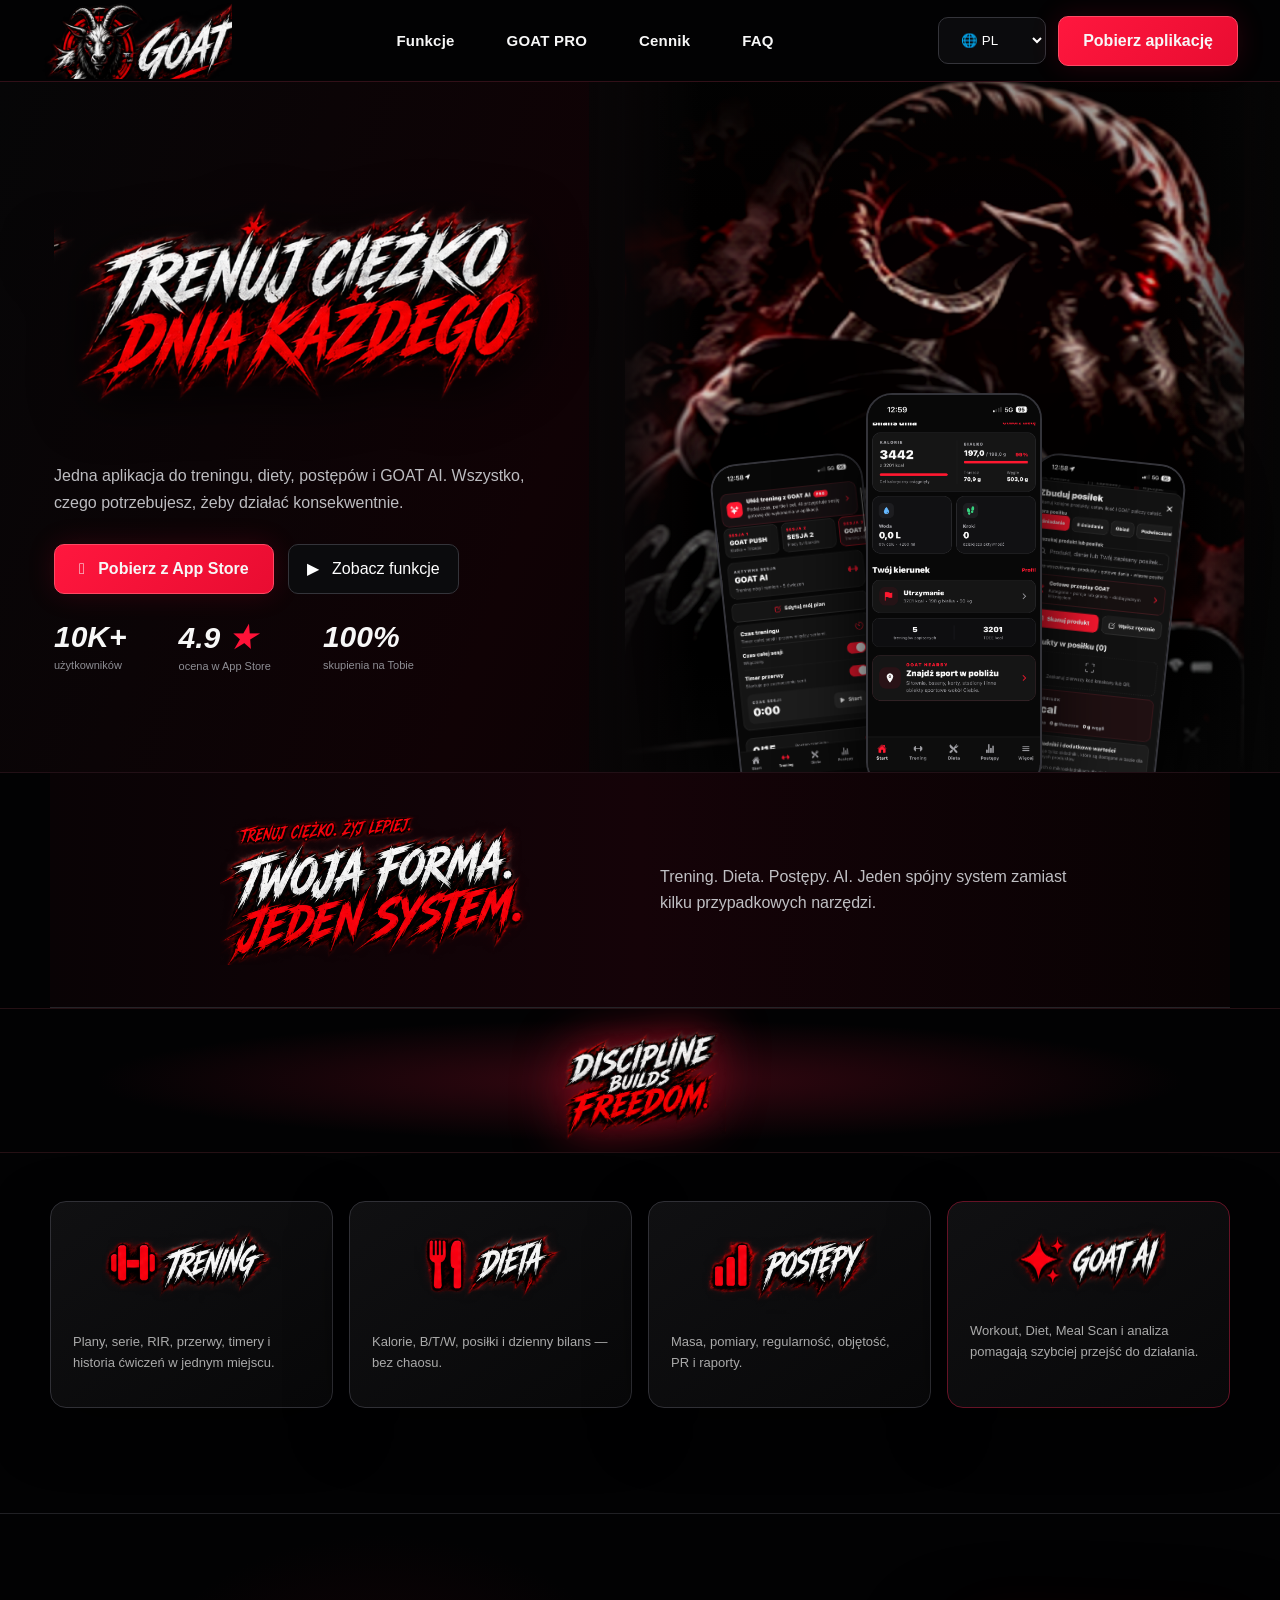
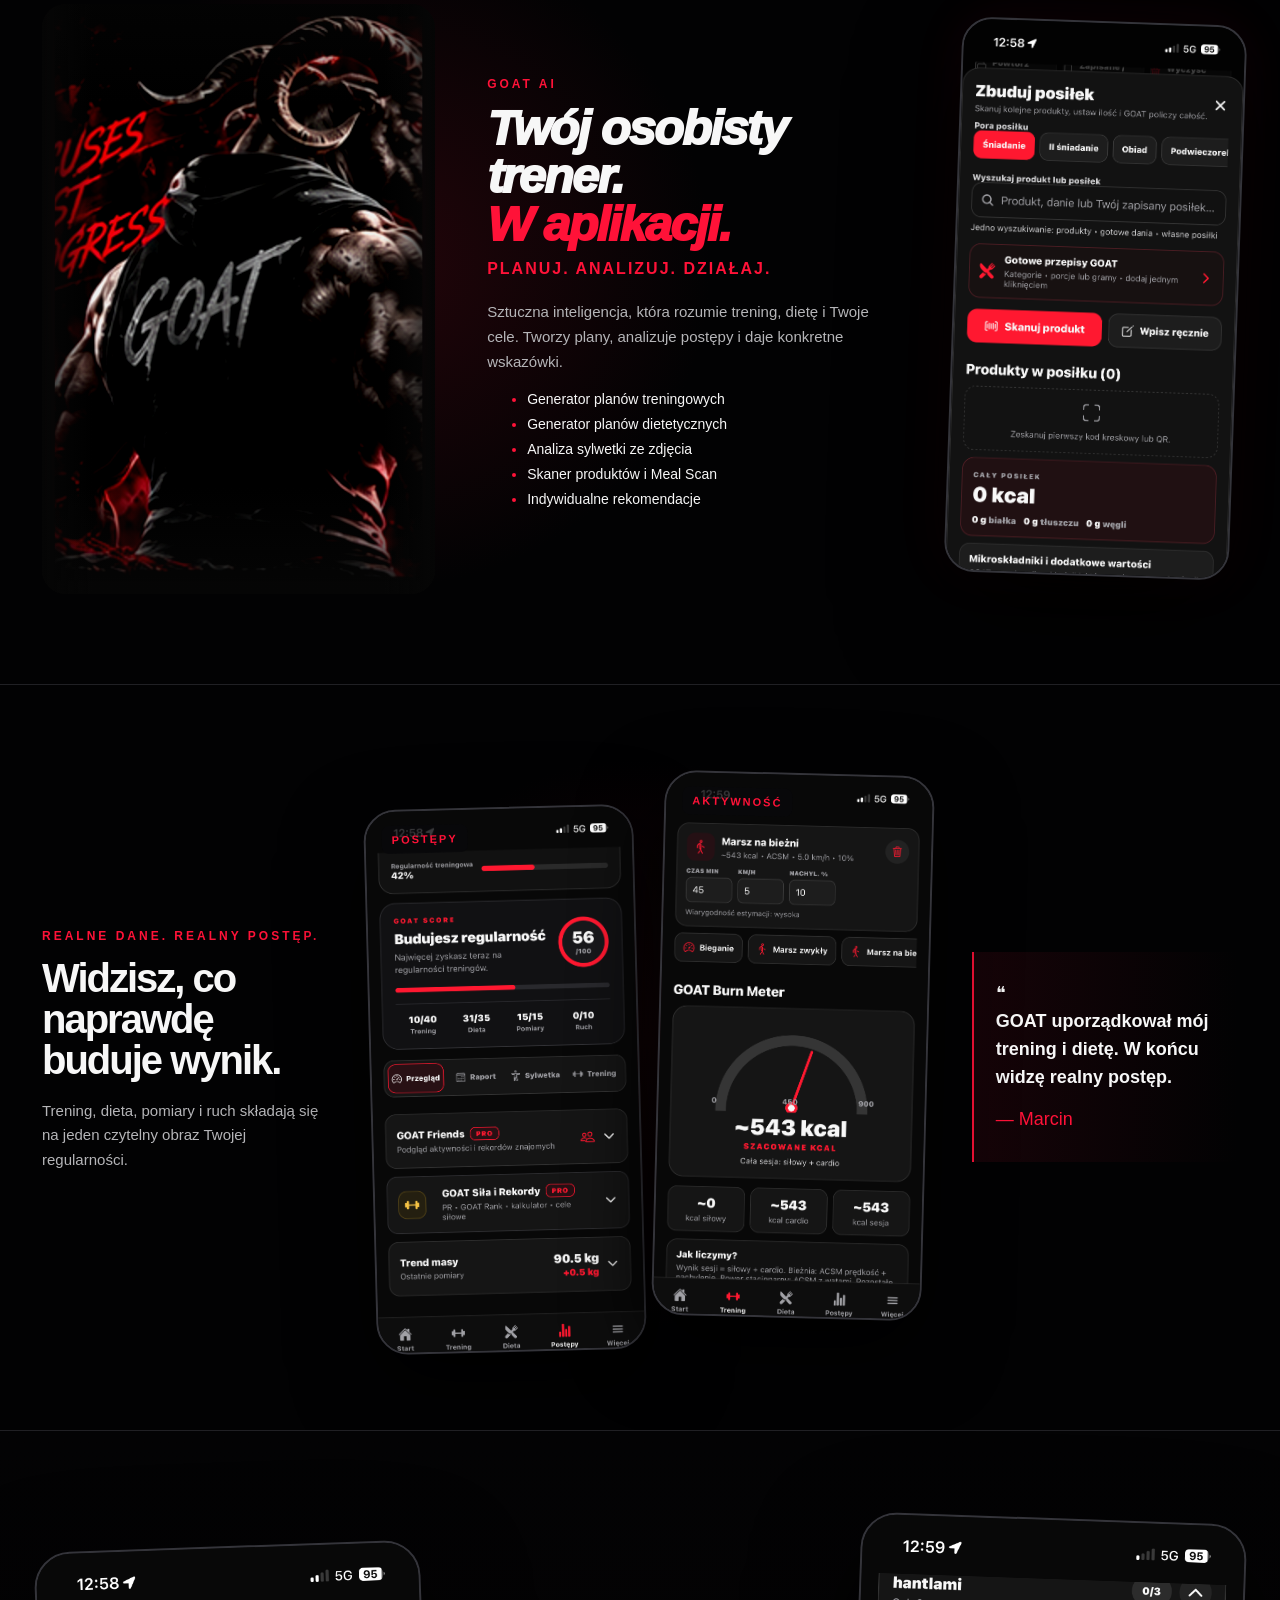
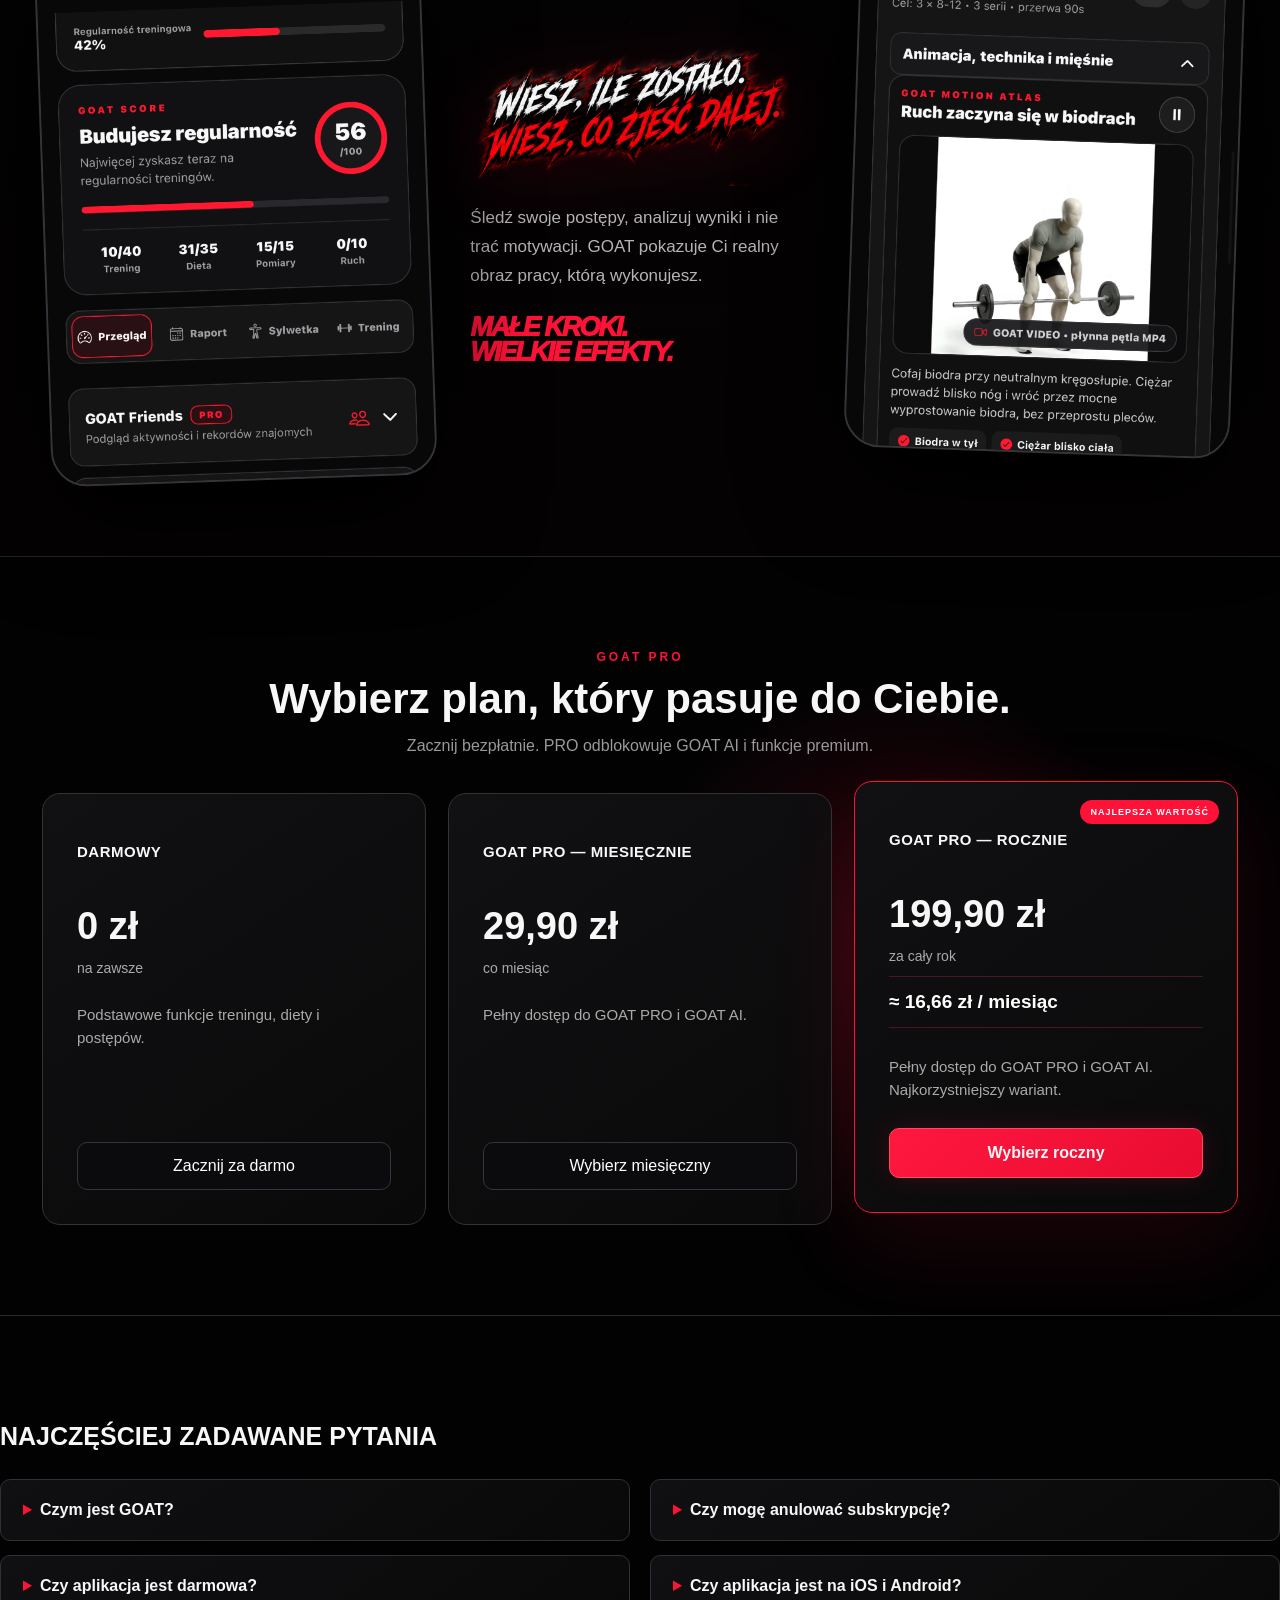
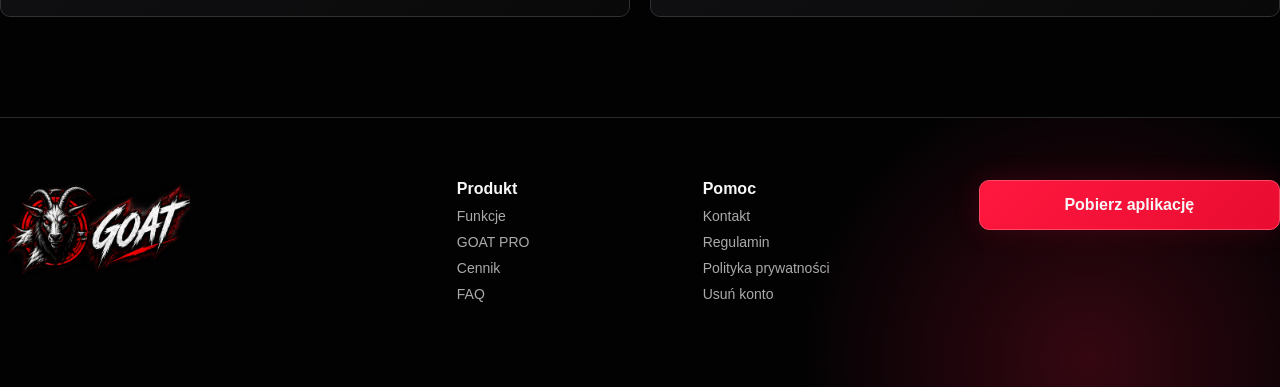
==== index.html @ b2b96bf7 "Add files via upload" ====
<!DOCTYPE html>
<html lang="pl"><head><meta charset="utf-8"/><meta content="width=device-width,initial-scale=1" name="viewport"/><title>GOAT — Trenuj ciężko dnia każdego</title><meta content="GOAT łączy trening, dietę, postępy i GOAT AI w jednej aplikacji." name="description"/><link as="image" href="hero-title2.png" rel="preload"/><link as="image" href="hero-goat.png" rel="preload"/><link href="styles.css" rel="stylesheet"/><!-- GOAT_DEPLOY_V22_20260923_1628 -->
</head><body>
<header class="nav"><a class="brand" href="#top"><img alt="GOAT" src="brand.png"/></a><nav><a data-i18n="nav_features" href="#features">Funkcje</a><a data-i18n="nav_pro" href="#ai">GOAT PRO</a><a data-i18n="nav_pricing" href="#pricing">Cennik</a><a data-i18n="nav_faq" href="#faq">FAQ</a></nav><div class="actions"><select aria-label="Language" id="lang"><option value="pl">🌐 PL</option><option value="en">🌐 EN</option><option value="de">🌐 DE</option><option value="fr">🌐 FR</option><option value="it">🌐 IT</option><option value="es">🌐 ES</option><option value="pt">🌐 PT</option></select><a class="btn" data-i18n="download" href="https://apps.apple.com/app/id6810804684" rel="noopener" target="_blank">Pobierz aplikację</a></div></header>
<main id="top"><section class="hero"><div class="hero-copy"><img alt="Trenuj ciężko dnia każdego" class="art hero-art" id="asset-hero" src="hero-title2.png"/><p class="hero-lead" data-i18n="hero_lead">Jedna aplikacja do treningu, diety, postępów i GOAT AI. Wszystko, czego potrzebujesz, żeby działać konsekwentnie.</p><div class="cta"><a class="btn" data-i18n="appstore" href="https://apps.apple.com/app/id6810804684" rel="noopener" target="_blank">   Pobierz z App Store</a><a class="ghost" data-i18n="see_features" href="#features">▶   Zobacz funkcje</a></div><div class="stats"><b>10K+<small data-i18n="stat_users">użytkowników</small></b><b>4.9 <i>★</i><small data-i18n="stat_rating">ocena w App Store</small></b><b>100%<small data-i18n="stat_focus">skupienia na Tobie</small></b></div></div><div class="hero-visual"><img alt="GOAT — siła, dyscyplina i progres" class="hero-goat" src="hero-goat.png"/><div class="phones"><img src="training.png"/><img class="mainphone" src="start.png"/><img src="diet.png"/></div></div></section>
<section class="statement"><img alt="Twoja forma. Jeden system." id="asset-system" src="twoja.png"/><p data-i18n="statement">Trening. Dieta. Postępy. AI. Jeden spójny system zamiast kilku przypadkowych narzędzi.</p></section>
<section class="discipline"><img id="asset-middle" src="discipline.png" alt="Discipline builds freedom"/></section>
<section class="feature-grid" id="features">
<article><img id="asset-training" src="training-label.png" alt="Training"/><p data-i18n="feat_training">Plany, serie, RIR, przerwy, timery i historia ćwiczeń w jednym miejscu.</p></article>
<article><img id="asset-diet" src="diet-label.png" alt="Dieta"/><p data-i18n="feat_diet">Kalorie, B/T/W, posiłki i dzienny bilans — bez chaosu.</p></article>
<article><img id="asset-progress" src="progress-label.png" alt="Postępy"/><p data-i18n="feat_progress">Masa, pomiary, regularność, objętość, PR i raporty.</p></article>
<article><img src="ai-label.png" alt="GOAT AI"/><p data-i18n="feat_ai">Workout, Diet, Meal Scan i analiza pomagają szybciej przejść do działania.</p></article>
</section>
<section class="ai-section" id="ai"><div class="ai-photo"><img src="ai-goat.png"/></div><div class="ai-copy"><span class="kicker">GOAT AI</span><h2 data-i18n="ai_title">Twój osobisty trener.<br/><span>W aplikacji.</span></h2><h3 data-i18n="ai_tag">PLANUJ. ANALIZUJ. DZIAŁAJ.</h3><p data-i18n="ai_desc">Sztuczna inteligencja, która rozumie trening, dietę i Twoje cele. Tworzy plany, analizuje postępy i daje konkretne wskazówki.</p><ul><li data-i18n="ai1">Generator planów treningowych</li><li data-i18n="ai2">Generator planów dietetycznych</li><li data-i18n="ai3">Analiza sylwetki ze zdjęcia</li><li data-i18n="ai4">Skaner produktów i Meal Scan</li><li data-i18n="ai5">Indywidualne rekomendacje</li></ul></div><div class="single-phone"><img src="diet.png"/></div></section>
<section class="results"><div class="results-head"><span class="kicker" data-i18n="results_kicker">REALNE DANE. REALNY POSTĘP.</span><h2 data-i18n="results_title">Widzisz, co naprawdę buduje wynik.</h2><p data-i18n="results_desc">Trening, dieta, pomiary i ruch składają się na jeden czytelny obraz Twojej regularności.</p></div><div class="result-screens"><div class="screen-wrap"><b data-i18n="progress_label">POSTĘPY</b><img src="progress.png"/></div><div class="screen-wrap"><b data-i18n="activity_label">AKTYWNOŚĆ</b><img src="burn.png"/></div></div><div class="quote">❝<br/><b data-i18n="quote">GOAT uporządkował mój trening i dietę. W końcu widzę realny postęp.</b><br/><span>— Marcin</span></div></section>
<section class="control"><div class="phone-side"><img src="progress.png"/></div><div class="control-copy"><img id="asset-food" src="wiesz.png"/><p data-i18n="control">Śledź swoje postępy, analizuj wyniki i nie trać motywacji. GOAT pokazuje Ci realny obraz pracy, którą wykonujesz.</p><div id="asset-steps" class="scribble red small" data-i18n="small_steps">MAŁE KROKI.<br/>WIELKIE EFEKTY.</div></div><div class="phone-side"><img src="meal.png"/></div></section>
<section class="pricing-wrap" id="pricing"><div class="pricing-head"><span class="kicker">GOAT PRO</span><h2 data-i18n="pricing_title">Wybierz plan, który pasuje do Ciebie.</h2><p data-i18n="pricing_desc">Zacznij bezpłatnie. PRO odblokowuje GOAT AI i funkcje premium.</p></div><div class="pricing"><article><h3 data-i18n="free">DARMOWY</h3><strong id="price-free">0 zł</strong><span data-i18n="forever">na zawsze</span><p data-i18n="free_desc">Podstawowe funkcje treningu, diety i postępów.</p><a class="ghost" data-i18n="free_btn" href="https://apps.apple.com/app/id6810804684" rel="noopener" target="_blank">Zacznij za darmo</a></article><article><h3 data-i18n="monthly">GOAT PRO — MIESIĘCZNIE</h3><strong id="price-monthly">29,90 zł</strong><span data-i18n="per_month">co miesiąc</span><p data-i18n="pro_desc">Pełny dostęp do GOAT PRO i GOAT AI.</p><a class="ghost" data-i18n="monthly_btn" href="https://apps.apple.com/app/id6810804684" rel="noopener" target="_blank">Wybierz miesięczny</a></article><article class="hot"><div class="best" data-i18n="best">NAJLEPSZA WARTOŚĆ</div><h3 data-i18n="yearly">GOAT PRO — ROCZNIE</h3><strong id="price-yearly">199,90 zł</strong><span data-i18n="per_year">za cały rok</span><div class="saving" data-i18n="saving">≈ 16,66 zł / miesiąc</div><p data-i18n="yearly_desc">Pełny dostęp do GOAT PRO i GOAT AI. Najkorzystniejszy wariant.</p><a class="btn" data-i18n="yearly_btn" href="https://apps.apple.com/app/id6810804684" rel="noopener" target="_blank">Wybierz roczny</a></article></div></section>
<section class="faq" id="faq"><h2 data-i18n="faq_title">NAJCZĘŚCIEJ ZADAWANE PYTANIA</h2><div class="faq-grid"><details><summary data-i18n="q1">Czym jest GOAT?</summary><p data-i18n="a1">GOAT łączy trening, dietę, postępy i AI.</p></details><details><summary data-i18n="q2">Czy mogę anulować subskrypcję?</summary><p data-i18n="a2">Tak, z poziomu konta sklepu.</p></details><details><summary data-i18n="q3">Czy aplikacja jest darmowa?</summary><p data-i18n="a3">Tak. Podstawowe funkcje są bezpłatne.</p></details><details><summary data-i18n="q4">Czy aplikacja jest na iOS i Android?</summary><p data-i18n="a4">Zależnie od dostępności platform.</p></details></div></section></main>
<footer id="download"><img src="brand.png"/><div><b data-i18n="product">Produkt</b><a data-i18n="nav_features" href="#features">Funkcje</a><a data-i18n="nav_pro" href="#ai">GOAT PRO</a><a data-i18n="nav_pricing" href="#pricing">Cennik</a><a data-i18n="nav_faq" href="#faq">FAQ</a></div><div><b data-i18n="help">Pomoc</b><a data-i18n="contact" href="mailto:goatfitness.support@gmail.com">Kontakt</a><a data-i18n="terms" href="terms.html">Regulamin</a><a data-i18n="privacy" href="https://goatapp91.github.io/goatfitnessapp/privacy.html" rel="noopener" target="_blank">Polityka prywatności</a><a data-i18n="delete" href="https://goatapp91.github.io/goatfitnessapp/delete-account.html" rel="noopener" target="_blank">Usuń konto</a></div><a class="btn" data-i18n="download" href="https://apps.apple.com/app/id6810804684" rel="noopener" target="_blank">Pobierz aplikację</a></footer><script src="app-v15.js?v=26-clean-final-20260923"></script></body></html>
---- styles.css ----
:root{--r:#ff1238;--bg:#030303;--panel:#0d0d0f;--line:#2c2c31;--muted:#aaa;--max:1440px}*{box-sizing:border-box}html{scroll-behavior:smooth}body{margin:0;background:#030303;color:#f7f7f7;font-family:Arial,Helvetica,sans-serif;overflow-x:hidden}a{color:inherit;text-decoration:none}.nav{height:86px;position:sticky;top:0;z-index:100;display:flex;align-items:center;padding:0 max(calc((100vw - 1440px)/2 + 28px),28px);background:#050505f2;border-bottom:1px solid #311018;backdrop-filter:blur(16px)}.brand{width:210px;height:80px;overflow:hidden;flex:none}.brand img{width:230px;height:120px;object-fit:cover;object-position:left top;transform:translate(-4px,-8px)}.nav nav{display:flex;gap:42px;margin:auto}.nav nav a{font-weight:900;font-size:14px}.actions{display:flex;gap:12px;align-items:center}.actions select,.ghost{background:#0b0b0d;color:#fff;border:1px solid #34343a;border-radius:10px;padding:14px 18px}.btn{display:inline-flex;align-items:center;justify-content:center;background:linear-gradient(135deg,#ff173e,#e90c31);border:1px solid #ff4964;border-radius:10px;padding:15px 24px;font-weight:900;box-shadow:0 0 28px #ff123827}.hero{min-height:720px;max-width:var(--max);margin:auto;display:grid;grid-template-columns:48% 52%;overflow:hidden;background:linear-gradient(100deg,#050505,#0e0204 48%,#050505)}.hero-copy{padding:45px 20px 55px 38px;z-index:4;display:flex;flex-direction:column;justify-content:center}.hero-art{width:min(620px,100%);height:auto;display:block}.system-art{width:min(560px,95%);height:auto;display:block;margin-top:-18px}.hero-copy>p{max-width:590px;color:#bdbdc1;line-height:1.65;font-size:17px;margin:0}.cta{display:flex;gap:14px;margin:24px 0}.stats{display:flex;gap:46px}.stats b{font-size:30px;font-style:italic}.stats i{color:var(--r)}.stats small{display:block;font-size:11px;color:#8e8e94;font-style:normal;font-weight:400;margin-top:5px}.hero-visual{position:relative;min-height:720px;overflow:hidden;background:radial-gradient(circle at 60% 35%,#550816 0,transparent 36%)}.hero-goat{position:absolute;width:100%;height:100%;object-fit:cover;object-position:64% top;opacity:.58;filter:contrast(1.08) saturate(1.08)}.phones{position:absolute;left:3%;right:2%;bottom:18px;height:490px;display:flex;justify-content:center;align-items:flex-end;z-index:3}.phones img{width:27%;height:405px;object-fit:cover;object-position:top;border:2px solid #34343a;border-radius:30px;box-shadow:0 30px 80px #000;transform:rotate(-6deg);margin-right:-18px}.phones .mainphone{width:32%;height:470px;transform:none;z-index:4}.phones img:last-child{transform:rotate(6deg);margin-left:-18px;margin-right:0}.discipline{height:210px;display:grid;place-items:center;overflow:hidden;background:radial-gradient(ellipse at center,#5b0717 0,transparent 62%);border-block:1px solid #251014}.discipline img{width:390px;max-height:175px;object-fit:contain;filter:drop-shadow(0 0 25px #8d0a1d)}.feature-grid{max-width:1320px;margin:auto;padding:55px 30px 90px;display:grid;grid-template-columns:repeat(4,1fr);gap:18px}.feature-grid article{min-height:220px;padding:20px;background:linear-gradient(145deg,#101012,#080809);border:1px solid #303036;border-radius:14px;box-shadow:0 20px 55px #0008}.feature-grid article:last-child{border-color:#651326}.feature-grid article img{width:100%;height:100px;object-fit:contain}.feature-grid p{color:#aaa;line-height:1.55;font-size:14px}.ai-section,.results,.control{max-width:1320px;margin:auto;padding:90px 35px;display:grid;align-items:center;gap:48px;border-top:1px solid #202024}.ai-section{grid-template-columns:.9fr 1fr .65fr;background:radial-gradient(circle at 20% 50%,#350710 0,transparent 30%)}.ai-photo{height:620px;overflow:hidden;border-radius:22px}.ai-photo img{width:100%;height:100%;object-fit:cover;object-position:center;filter:contrast(1.08)}.ai-copy{max-width:520px}.ai-copy h2{font-size:54px;line-height:.95;margin:8px 0 10px;font-weight:1000;font-style:italic}.ai-copy h2 span,.ai-copy h3{color:var(--r)}.ai-copy h3{font-size:22px;margin:0 0 22px}.ai-copy p,.results p,.control p{color:#b5b5b8;line-height:1.65}.ai-copy li{margin:11px 0}.ai-copy li::marker{color:var(--r)}.single-phone{width:300px;height:590px;overflow:hidden;border:2px solid #34343a;border-radius:34px;box-shadow:0 30px 80px #000}.single-phone img{width:100%;height:100%;object-fit:cover;object-position:top}.scribble{font-size:42px;line-height:.92;font-weight:1000;font-style:italic;letter-spacing:-2px}.scribble.red{color:var(--r)}.results{grid-template-columns:.75fr 1.3fr .75fr;background:radial-gradient(circle at 52% 48%,#2e050c 0,transparent 35%)}.result-screens{height:620px;display:flex;justify-content:center;align-items:center;gap:18px}.result-screens img{width:300px;height:590px;object-fit:cover;object-position:top;border:2px solid #34343a;border-radius:34px;box-shadow:0 30px 80px #000}.result-screens img:last-child{transform:translateY(26px)}.quote{font-size:20px;line-height:1.5}.quote span{display:block;color:var(--r);margin-top:15px}.control{grid-template-columns:.8fr 1fr .8fr;background:radial-gradient(circle at 50% 50%,#26050b 0,transparent 30%)}.phone-side{height:600px;overflow:hidden;border:2px solid #34343a;border-radius:34px;box-shadow:0 30px 80px #000}.phone-side img{width:100%;height:100%;object-fit:cover;object-position:top}.control-copy{max-width:500px}.control-copy>img{width:100%;height:auto;display:block}.control .scribble{font-size:30px;margin-top:24px}.pricing{max-width:1320px;margin:auto;padding:90px 35px;display:grid;grid-template-columns:.7fr 1fr 1fr .55fr;gap:20px;align-items:stretch;border-top:1px solid #252525;background:radial-gradient(circle at 66% 50%,#350711 0,transparent 28%)}.plan-intro .scribble,.pricing>.scribble{font-size:46px;line-height:.9;font-weight:1000;font-style:italic}.pricing>.scribble{color:var(--r)}.pricing article{min-height:330px;background:linear-gradient(145deg,#111113,#09090a);border:1px solid #333;border-radius:14px;padding:30px;display:flex;flex-direction:column;gap:12px}.pricing .hot{border-color:var(--r);box-shadow:0 0 42px #ff17382b}.pricing strong{font-size:34px}.pricing strong small,.pricing span,.pricing p{font-size:13px;color:#999}.pricing article .btn,.pricing article .ghost{margin-top:auto;text-align:center}.faq{max-width:1320px;margin:auto;padding:70px 35px 90px;border-top:1px solid #292929}.faq h2{font-size:25px;margin-bottom:28px}.faq-grid{display:grid;grid-template-columns:1fr 1fr;gap:14px 20px}.faq details{background:linear-gradient(145deg,#101012,#09090a);border:1px solid #303035;border-radius:10px;padding:19px}.faq details[open]{border-color:#741428}.faq summary{cursor:pointer;font-weight:800}.faq summary::marker{color:var(--r)}.faq p{color:#aaa;line-height:1.5}footer{max-width:1320px;margin:auto;padding:55px 35px 75px;border-top:1px solid #2a2a2a;display:grid;grid-template-columns:1.4fr .7fr .8fr 1fr;gap:35px;align-items:start;background:radial-gradient(circle at 85% 90%,#350711 0,transparent 26%)}footer>img{width:190px;height:100px;object-fit:cover;object-position:left top}footer div{display:flex;flex-direction:column;gap:10px}footer div a{color:#aaa;font-size:14px}
@media(max-width:1000px){.nav nav{display:none}.hero{grid-template-columns:1fr}.hero-visual{min-height:620px}.feature-grid{grid-template-columns:1fr 1fr}.ai-section,.results,.control,.pricing{grid-template-columns:1fr}.ai-photo{height:520px}.single-phone,.phone-side{width:min(360px,100%);height:600px;margin:auto}.result-screens{height:auto;flex-wrap:wrap}.pricing>.scribble{display:none}.faq-grid{grid-template-columns:1fr}footer{grid-template-columns:1fr 1fr}}
@media(max-width:600px){.nav{padding:0 14px}.brand{width:150px}.actions .btn{display:none}.hero-copy{padding:30px 18px}.hero-visual{min-height:520px}.feature-grid{grid-template-columns:1fr;padding:45px 18px}.stats{gap:18px}.stats b{font-size:22px}.phones{height:410px}.phones img{height:340px}.phones .mainphone{height:400px}.ai-section,.results,.control,.pricing,.faq{padding:60px 18px}.result-screens img{width:46%;height:500px}footer{grid-template-columns:1fr;padding-inline:18px}}

/* V5 — editorial/premium layout pass */
.hero{height:690px;grid-template-columns:45% 55%}.hero-copy{padding:62px 30px 52px 46px}.hero-art{width:min(575px,100%);margin:0 0 28px}.hero-lead{font-size:18px;max-width:560px}.hero-visual{height:690px}.hero-goat{width:116%;height:116%;left:-8%;top:-7%;object-position:64% 25%;opacity:.92}.hero-visual:after{content:"";position:absolute;inset:0;background:linear-gradient(90deg,#050505 0%,transparent 18%,transparent 82%,#05050555 100%);pointer-events:none}.phones{left:10%;right:3%;bottom:-30px;height:420px}.phones img{height:335px}.phones .mainphone{height:405px}.statement{max-width:var(--max);margin:auto;padding:42px 6%;display:flex;align-items:center;justify-content:center;gap:72px;border-bottom:1px solid #242428;background:linear-gradient(90deg,#050505,#160307,#050505)}.statement img{width:430px;max-width:44%}.statement p{max-width:520px;color:#a9a9ae;font-size:17px;line-height:1.65}.discipline{height:170px;background:radial-gradient(ellipse at center,#360711 0,transparent 60%)}.discipline img{width:310px;max-height:135px}.feature-grid{padding-top:42px}.feature-grid article{min-height:210px}.feature-grid article img{height:90px}.ai-section{grid-template-columns:.9fr 1fr .62fr;gap:58px;padding-top:110px;padding-bottom:110px}.ai-photo{height:600px;border-radius:20px}.ai-photo img{width:120%;height:100%;object-fit:cover;object-position:left center}.ai-copy h2{font-size:52px;line-height:1;margin:12px 0 12px}.ai-copy h2 span{color:var(--r)}.ai-copy h3{font-size:14px;letter-spacing:2px}.kicker{color:var(--r);font-size:12px;letter-spacing:3px;font-weight:900}.single-phone{width:292px;height:580px}.results{grid-template-columns:.78fr 1.45fr .7fr;gap:44px;padding-top:110px;padding-bottom:110px}.results-head h2{font-size:42px;line-height:1.05;margin:14px 0 18px;letter-spacing:-1.5px}.results-head p{font-size:17px}.result-screens{height:610px;gap:22px;align-items:center}.screen-wrap{width:292px;height:610px;position:relative}.screen-wrap>b{position:absolute;z-index:3;left:18px;top:16px;padding:8px 10px;border-radius:7px;background:#08080acc;color:var(--r);font-size:11px;letter-spacing:2px}.screen-wrap img{width:100%!important;height:100%!important;transform:none!important;object-fit:cover!important;object-position:top!important;border:2px solid #34343a;border-radius:32px;box-shadow:0 30px 80px #000}.quote{padding:28px;border-left:2px solid var(--r);background:linear-gradient(90deg,#140408,transparent);font-size:18px}.control{grid-template-columns:1fr .72fr .72fr;gap:34px;padding-top:105px;padding-bottom:105px}.control-copy{padding-right:30px}.control-copy>img{max-width:520px}.phone-side{height:560px}.pricing-wrap{max-width:1320px;margin:auto;padding:105px 35px;border-top:1px solid #252525;background:radial-gradient(circle at 70% 52%,#30060e 0,transparent 28%)}.pricing-head{text-align:center;max-width:760px;margin:0 auto 48px}.pricing-head h2{font-size:46px;line-height:1.05;margin:12px 0 14px}.pricing-head p{color:#999;font-size:16px}.pricing-wrap .pricing{padding:0;max-width:none;display:grid;grid-template-columns:repeat(3,1fr);gap:18px;border:0;background:none}.pricing-wrap .pricing article{min-height:390px;padding:32px}.pricing-wrap .pricing h3{font-size:15px;letter-spacing:.5px}.pricing-wrap .pricing strong{font-size:42px;margin-top:18px}.pricing-wrap .pricing span{font-size:14px;color:#aaa}.pricing-wrap .pricing p{font-size:15px;line-height:1.55;color:#aaa}.pricing-wrap .pricing .hot{position:relative;border-color:var(--r);transform:translateY(-10px);box-shadow:0 24px 70px #ff173820}.best{position:absolute;right:18px;top:18px;background:var(--r);color:white;border-radius:999px;padding:7px 10px;font-size:9px;font-weight:900;letter-spacing:1px}.saving{font-size:18px!important;color:#fff!important;font-weight:800;padding:12px 0;border-block:1px solid #4a1621}.faq{padding-top:80px}footer{padding-top:65px}
@media(max-width:1000px){.statement{flex-direction:column;gap:22px;text-align:center}.statement img{max-width:80%}.results{grid-template-columns:1fr}.results-head{text-align:center}.control{grid-template-columns:1fr}.pricing-wrap .pricing{grid-template-columns:1fr}.pricing-wrap .pricing .hot{transform:none}.ai-section{grid-template-columns:1fr}.ai-photo{height:520px}.screen-wrap{width:min(330px,46vw)}}
@media(max-width:600px){.hero{height:auto}.hero-copy{padding:36px 18px}.hero-visual{height:540px}.statement{padding:36px 18px}.statement img{max-width:100%}.result-screens{height:auto;flex-wrap:wrap}.screen-wrap{width:46%;height:480px}.pricing-wrap{padding:65px 18px}.pricing-head h2{font-size:34px}}

/* V6 — image framing corrections */
/* HERO: stop enlarging the 740x540 artwork beyond necessity; keep the goat cleaner and less soft. */
.hero-visual{background:#050505;isolation:isolate}
.hero-goat{width:100%;height:100%;left:0;top:0;object-fit:cover;object-position:58% 28%;opacity:.96;filter:contrast(1.14) saturate(1.12);transform:scale(1.01);image-rendering:auto}
.hero-visual:after{background:linear-gradient(90deg,#050505 0%,rgba(5,5,5,.52) 5%,transparent 22%,transparent 88%,rgba(5,5,5,.3) 100%)}

/* AI section: show the full supplied goat artwork instead of cropping its bottom caption. */
.ai-photo{height:560px;overflow:hidden;background:radial-gradient(circle at 50% 48%,#24050b 0,#080809 68%);display:flex;align-items:center;justify-content:center;border-radius:20px}
.ai-photo img{width:88%;height:88%;object-fit:contain;object-position:center center;filter:contrast(1.08) saturate(1.05);transform:none}
.ai-section{grid-template-columns:.82fr 1fr .62fr;gap:54px}

@media(max-width:1000px){.ai-photo{height:500px}.ai-photo img{width:84%;height:84%}}
@media(max-width:600px){.ai-photo{height:440px}.ai-photo img{width:90%;height:90%}}

/* V7 — premium composition pass */
:root{--max:1500px;--content:1240px}
body{background:#020203}
.nav{height:92px;padding-inline:max(calc((100vw - 1500px)/2 + 42px),42px);background:rgba(3,3,4,.94)}
.brand{width:205px;height:86px}.brand img{width:210px;height:109px;transform:translate(-2px,-4px);object-fit:cover}
.nav nav{gap:52px}.nav nav a{font-size:15px;letter-spacing:.2px}.actions select{min-width:108px}

/* HERO — image and product are separate, no destructive cropping */
.hero{max-width:1500px;height:auto;min-height:780px;grid-template-columns:46% 54%;position:relative;background:linear-gradient(110deg,#060607 0%,#100205 45%,#030304 100%);border-bottom:1px solid #241015}
.hero-copy{padding:70px 36px 66px 62px;justify-content:center}
.hero-art{width:min(590px,100%);margin:0 0 26px;filter:drop-shadow(0 10px 28px #000)}
.hero-lead{max-width:570px!important;font-size:17px!important;line-height:1.7!important}
.hero-visual{min-height:780px;height:780px;background:radial-gradient(circle at 62% 40%,#5c0716 0%,#180308 37%,#050506 72%);overflow:hidden}
.hero-goat{position:absolute;width:88%;height:88%;left:7%;top:2%;object-fit:contain;object-position:center top;opacity:1;filter:contrast(1.16) saturate(1.08) drop-shadow(0 20px 50px #000);transform:none}
.hero-visual:after{background:linear-gradient(90deg,#080607 0%,transparent 16%,transparent 86%,#03030488 100%)}
.phones{left:8%;right:4%;bottom:-26px;height:470px;align-items:flex-end}
.phones img{width:25%;height:350px;border-radius:26px;margin-right:-12px}.phones .mainphone{width:30%;height:430px}.phones img:last-child{margin-left:-12px}
.cta{margin:28px 0 26px}.stats{gap:52px}

/* secondary brand beat: smaller, intentional */
.statement{max-width:1500px;padding:38px 8%;gap:90px;min-height:190px}.statement img{width:350px;max-width:38%}.statement p{font-size:16px;max-width:480px}
.discipline{height:150px}.discipline img{width:285px;max-height:118px}

.feature-grid{max-width:1240px;padding:58px 0 110px;gap:20px}.feature-grid article{min-height:230px;padding:24px;border-radius:16px;transition:.25s transform,.25s border-color,.25s box-shadow}.feature-grid article:hover{transform:translateY(-5px);border-color:#5e1725;box-shadow:0 24px 70px #000,0 0 30px #ff123812}.feature-grid article img{height:94px}.feature-grid p{font-size:15px;line-height:1.6}

/* GOAT AI — one composed editorial scene instead of 3 disconnected columns */
.ai-section{max-width:1500px;min-height:760px;padding:105px max(calc((100% - 1240px)/2),36px);grid-template-columns:1.05fr 1fr .62fr;gap:44px;position:relative;background:radial-gradient(circle at 20% 50%,#330711 0%,transparent 28%),linear-gradient(180deg,#030304,#060304);overflow:hidden}
.ai-photo{height:590px;border:0;border-radius:0;background:transparent;overflow:visible;align-self:center}
.ai-photo img{width:100%;height:100%;object-fit:contain;object-position:center;filter:contrast(1.14) saturate(1.08) drop-shadow(0 25px 60px #000)}
.ai-copy{position:relative;z-index:2}.ai-copy h2{font-size:58px;line-height:.93;letter-spacing:-2px}.ai-copy h3{font-size:13px;letter-spacing:3px}.ai-copy p{font-size:16px}.ai-copy li{font-size:15px}
.single-phone{width:285px;height:620px;border-radius:38px;transform:rotate(2deg);box-shadow:0 40px 100px #000,0 0 55px #ff123812}

/* Results — stronger product hierarchy */
.results{max-width:1500px;padding:120px max(calc((100% - 1240px)/2),36px);grid-template-columns:.72fr 1.42fr .72fr;gap:52px;min-height:760px;background:radial-gradient(circle at 52% 45%,#25050b 0%,transparent 34%)}
.results-head h2{font-size:48px;line-height:1;letter-spacing:-2px}.result-screens{height:610px;gap:24px}.screen-wrap{width:300px;height:600px}.screen-wrap:nth-child(1){transform:translateY(22px) rotate(-1.5deg)}.screen-wrap:nth-child(2){transform:translateY(-12px) rotate(1.5deg)}.quote{font-size:20px;padding:34px 26px;border-left:2px solid var(--r);background:linear-gradient(90deg,#160408,transparent)}

/* Control — convert into premium editorial product showcase */
.control{max-width:1500px;min-height:720px;padding:115px max(calc((100% - 1240px)/2),36px);grid-template-columns:.82fr .72fr .82fr;gap:54px;background:linear-gradient(180deg,#030304,#050203);position:relative}
.phone-side{height:570px;border-radius:36px;background:#09090a;box-shadow:0 36px 100px #000}.phone-side:first-child{transform:rotate(-2deg) translateY(20px)}.phone-side:last-child{transform:rotate(2deg) translateY(-8px)}
.control-copy{text-align:left;padding:0}.control-copy>img{max-width:470px;filter:drop-shadow(0 12px 35px #ff12381c)}.control-copy p{font-size:17px;line-height:1.7}.control .scribble{font-size:32px}

/* Pricing — product-grade three-card hierarchy */
.pricing-wrap{max-width:1240px;padding:110px 0 120px}.pricing-head{margin-bottom:56px}.pricing-head h2{font-size:50px}.pricing-wrap .pricing{gap:22px}.pricing-wrap .pricing article{min-height:420px;padding:34px;border-radius:18px}.pricing-wrap .pricing strong{font-size:44px}.pricing-wrap .pricing .hot{transform:translateY(-12px);box-shadow:0 30px 90px #ff17381c}.saving{font-size:19px!important;padding:14px 0}

.faq{max-width:1240px;padding:85px 0 100px}.faq details{padding:21px 22px}footer{max-width:1240px;padding:62px 0 85px}

@media(max-width:1100px){.nav{padding-inline:24px}.hero{grid-template-columns:1fr;min-height:auto}.hero-copy{padding:60px 8% 30px}.hero-visual{height:680px;min-height:680px}.hero-goat{width:80%;left:10%}.feature-grid{padding-inline:24px}.ai-section,.results,.control{grid-template-columns:1fr;padding-inline:8%}.ai-photo{height:560px}.single-phone{margin:auto}.results-head,.quote{text-align:center}.result-screens{height:auto}.control-copy{text-align:center}.control-copy>img{margin:auto}.pricing-wrap,.faq,footer{padding-inline:24px}}
@media(max-width:650px){.nav{height:76px}.brand{width:145px;height:70px}.brand img{width:155px;height:85px}.hero-copy{padding:38px 20px 20px}.hero-visual{height:530px;min-height:530px}.hero-goat{width:100%;height:78%;left:0}.phones{height:340px;left:2%;right:2%}.phones img{height:260px}.phones .mainphone{height:325px}.statement{padding:32px 20px;gap:22px}.statement img{width:300px;max-width:100%}.feature-grid{padding-inline:18px}.ai-section,.results,.control{padding:72px 20px}.ai-copy h2{font-size:44px}.ai-photo{height:440px}.result-screens{gap:10px}.screen-wrap{width:48%;height:470px}.control{gap:30px}.pricing-wrap,.faq,footer{padding-inline:18px}.pricing-head h2{font-size:36px}}

/* V9 — visual polish pass */
@media(min-width:1101px){
  .nav{height:82px}.brand{width:190px;height:76px}.brand img{width:205px;height:105px;transform:translate(-2px,-5px)}
  .hero{max-width:1440px;min-height:690px;grid-template-columns:46% 54%;border-bottom:1px solid #221016}
  .hero-copy{padding:56px 44px 52px 54px}
  .hero-art{width:min(520px,92%);margin-bottom:30px}
  .hero-lead{font-size:16px!important;max-width:535px!important;color:#c3c3c7}
  .hero-visual{height:690px;min-height:690px;background:radial-gradient(circle at 56% 38%,#3a0710 0,#100205 42%,#030303 76%)}
  .hero-goat{width:82%;height:82%;left:9%;top:1%;object-fit:contain;object-position:center top;filter:contrast(1.1) saturate(1.04) drop-shadow(0 22px 60px #000);opacity:.9}
  .phones{left:11%;right:7%;bottom:-16px;height:430px}.phones img{height:330px;width:27%;border-radius:26px}.phones .mainphone{height:395px;width:31%}
  .statement{max-width:1180px;min-height:220px;padding:42px 58px;gap:90px;background:linear-gradient(90deg,#090305,#150308 50%,#080203)}
  .statement img{width:370px;max-height:165px}.statement p{max-width:440px;font-size:16px;line-height:1.65;color:#c0c0c4}
  .discipline{height:145px}.discipline img{width:260px;max-height:120px}
  .feature-grid{max-width:1180px;padding:48px 0 105px;gap:16px}.feature-grid article{min-height:205px;padding:20px 22px}.feature-grid article img{height:82px}.feature-grid p{font-size:13px}
  .ai-section{max-width:1280px;min-height:690px;padding:90px 42px;grid-template-columns:.78fr 1.05fr .68fr;gap:48px;background:radial-gradient(circle at 30% 45%,#22050a 0,transparent 33%)}
  .ai-photo{height:470px;border-radius:18px;background:#080809;padding:18px;display:flex;align-items:center;justify-content:center}.ai-photo img{width:100%;height:100%;object-fit:contain;object-position:center;filter:contrast(1.05) saturate(1.03)}
  .ai-copy h2{font-size:49px;line-height:.98}.ai-copy h3{font-size:16px;letter-spacing:2px}.ai-copy p{font-size:15px}.ai-copy li{font-size:14px;margin:9px 0}
  .single-phone{width:285px;height:555px;border-radius:30px}
  .results{max-width:1280px;min-height:690px;padding:95px 42px;grid-template-columns:.8fr 1.35fr .75fr;gap:44px;background:radial-gradient(circle at 50% 48%,#190408 0,transparent 38%)}
  .results-head h2{font-size:40px;line-height:1.02;max-width:290px}.results-head p{font-size:15px;max-width:300px}.result-screens{height:555px;gap:18px}.screen-wrap{width:270px;height:545px}.quote{font-size:18px;line-height:1.55;padding:28px 22px}
  .control{max-width:1280px;padding:95px 42px;gap:42px}.phone-side{height:535px}.control-copy>img{max-width:440px}.control .scribble{font-size:27px}
  .pricing-wrap{max-width:1280px;padding:90px 42px}.pricing-head{margin-bottom:38px}.pricing-head h2{font-size:42px}.pricing-wrap .pricing article{min-height:355px}.pricing-wrap .pricing strong{font-size:38px}
  .faq,footer{max-width:1280px}
}
/* V10 — clean crops: never show baked-in edge text from goat artwork */
.hero-visual{background:radial-gradient(circle at 58% 38%,#420812 0,#120205 43%,#030303 76%)}
.hero-goat{width:100%;height:100%;left:0;top:0;object-fit:cover;object-position:56% 46%;clip-path:inset(0 10% 0 10%);transform:scale(1.12);filter:contrast(1.14) saturate(1.08) brightness(.9)}
.hero-visual:before{content:"";position:absolute;z-index:2;inset:0;background:linear-gradient(90deg,#080506 0%,transparent 16%,transparent 83%,#050505 100%),linear-gradient(180deg,#05050555 0%,transparent 20%,transparent 82%,#050505 100%);pointer-events:none}
.phones{z-index:4}
/* AI goat: use it as a deliberate portrait crop, not a tiny poster */
.ai-photo{height:590px;position:relative;overflow:hidden;border-radius:24px;background:radial-gradient(circle at 55% 42%,#3b0710 0,#0a0506 58%,#050505 100%);padding:0}
.ai-photo img{width:100%;height:100%;object-fit:cover;object-position:52% 46%;transform:scale(1.14);clip-path:inset(5% 9% 8% 9%);filter:contrast(1.16) saturate(1.08) brightness(.94)}
.ai-photo:after{content:"";position:absolute;inset:0;background:linear-gradient(90deg,#050505 0%,transparent 13%,transparent 87%,#050505 100%),linear-gradient(180deg,#05050588 0%,transparent 17%,transparent 82%,#050505 100%);pointer-events:none}
.ai-section{grid-template-columns:.95fr 1fr .66fr;gap:52px}
@media(max-width:1100px){.hero-goat{clip-path:inset(0 5%);transform:scale(1.06)}.ai-photo img{clip-path:inset(3% 6% 7%);transform:scale(1.08)}}

/* FINAL MULTILINGUAL ART — single source of truth */
#asset-hero,#asset-system,#asset-middle,#asset-training,#asset-diet,#asset-progress,#asset-food{
 display:block;
 visibility:visible;
 opacity:1;
 object-fit:contain;
 object-position:center center;
}
#asset-hero{width:100%;height:250px;margin:0 0 26px}
#asset-system{width:390px;height:150px;max-width:42%;margin:0}
#asset-middle{width:330px;height:118px;margin:0 auto}
.feature-grid article #asset-training,
.feature-grid article #asset-diet,
.feature-grid article #asset-progress{
 width:100%;height:92px;margin:0 auto 18px
}
.control-copy #asset-food{width:100%;height:165px;max-width:470px;margin:0 auto 18px}
.feature-grid article{overflow:visible}
@media(max-width:1000px){
 #asset-system{max-width:80%;width:390px;margin:0 auto}
}
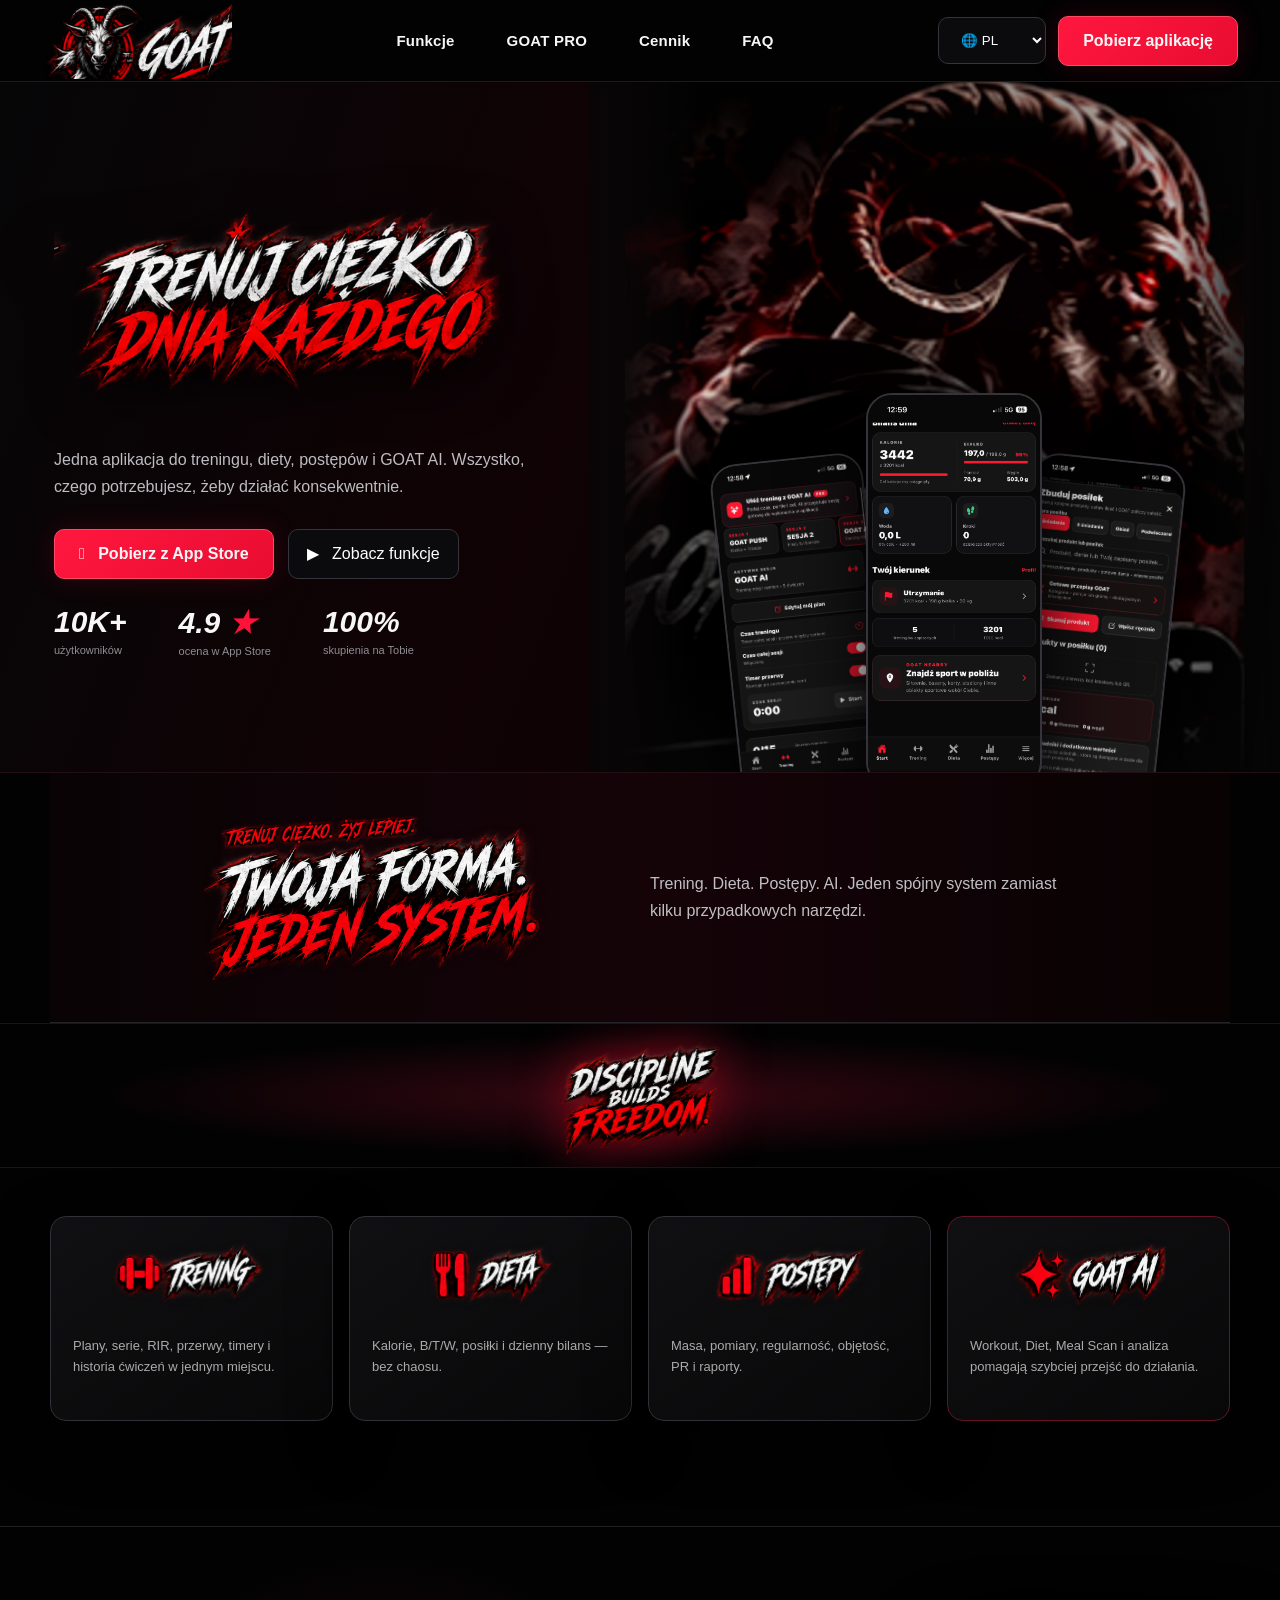
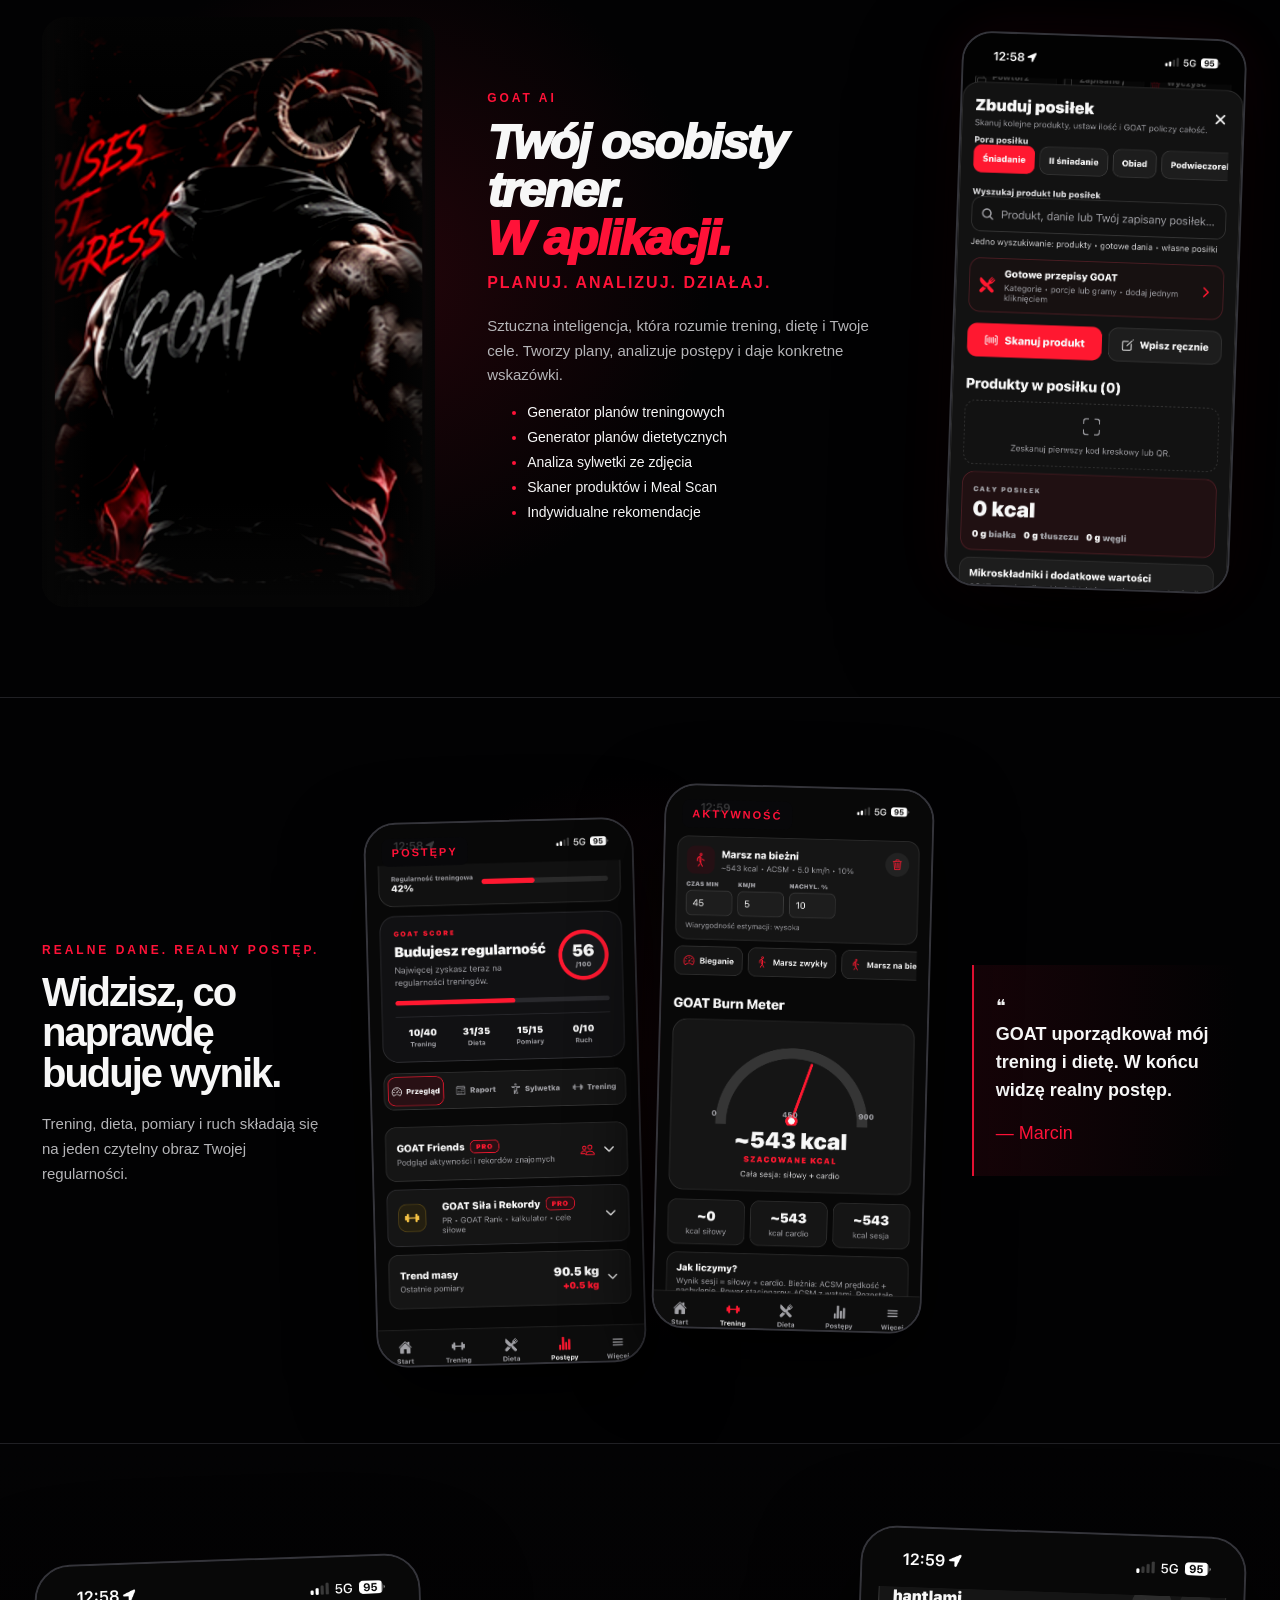
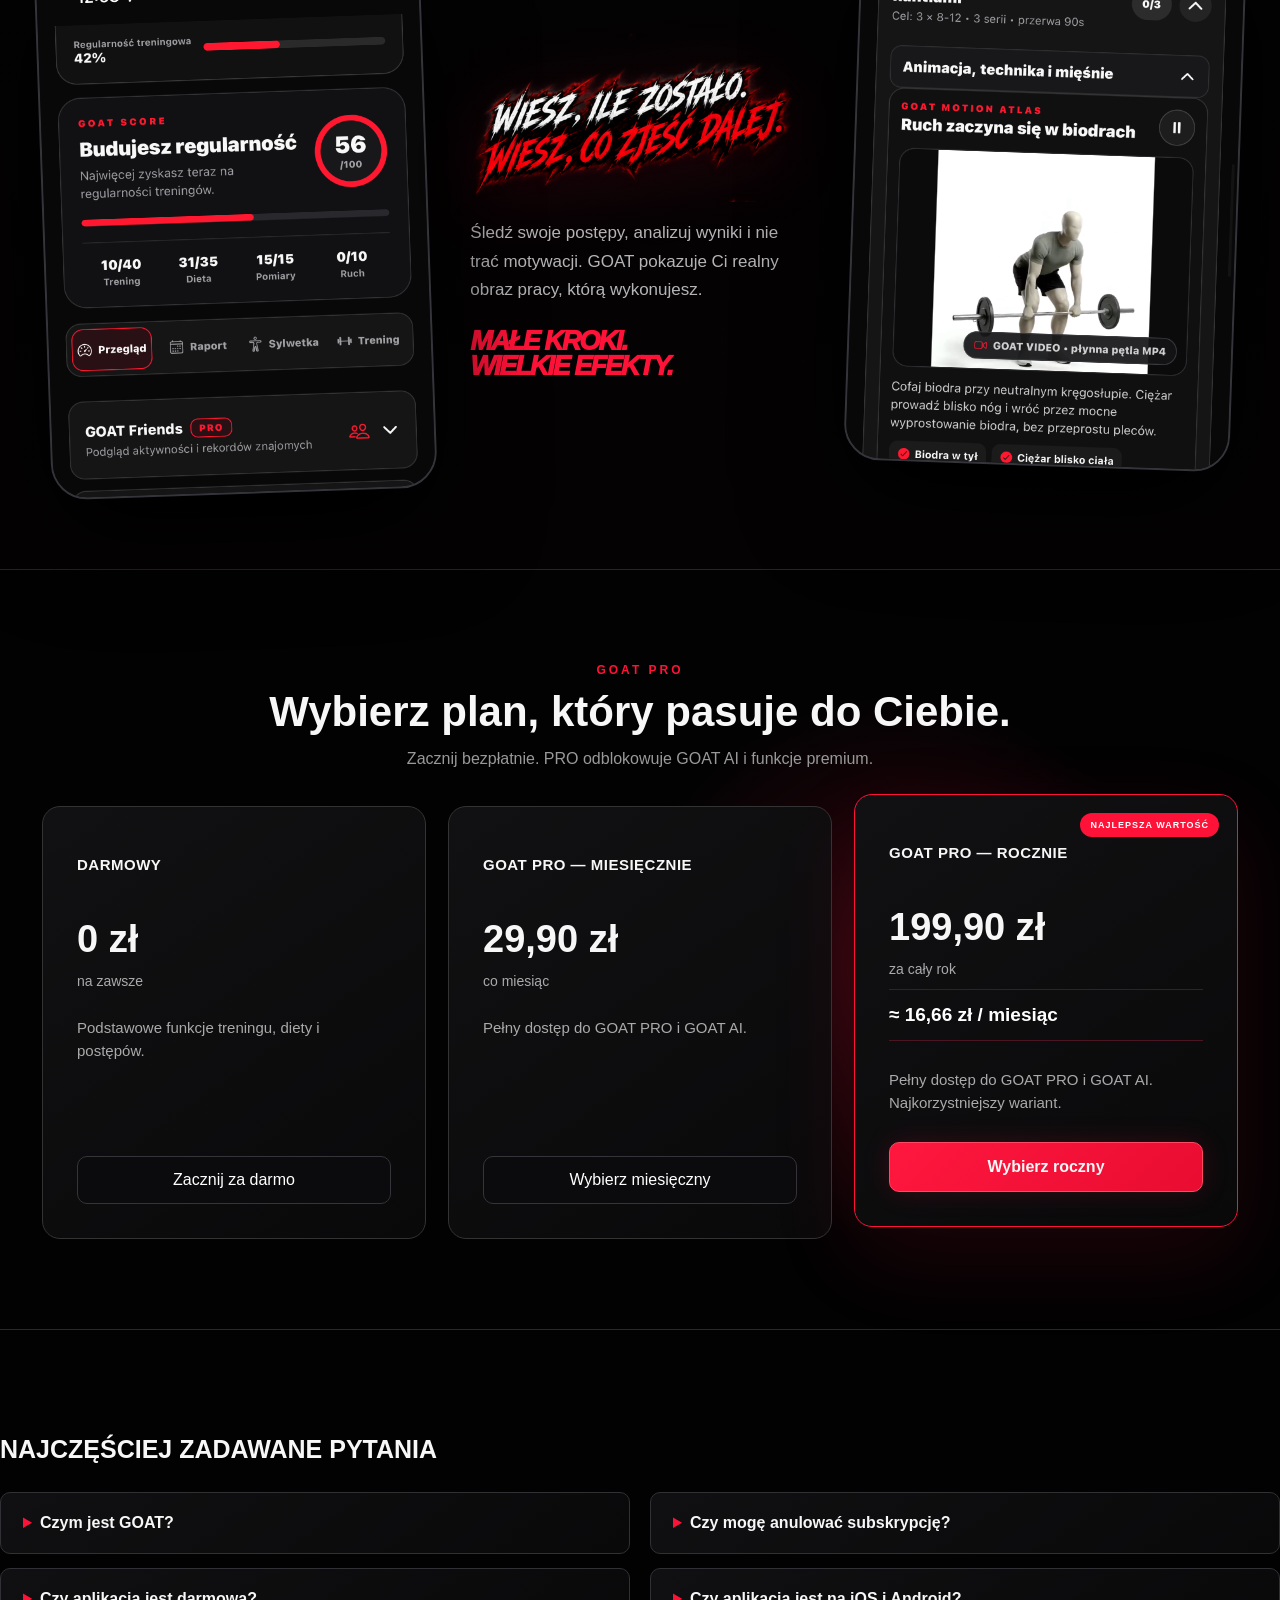
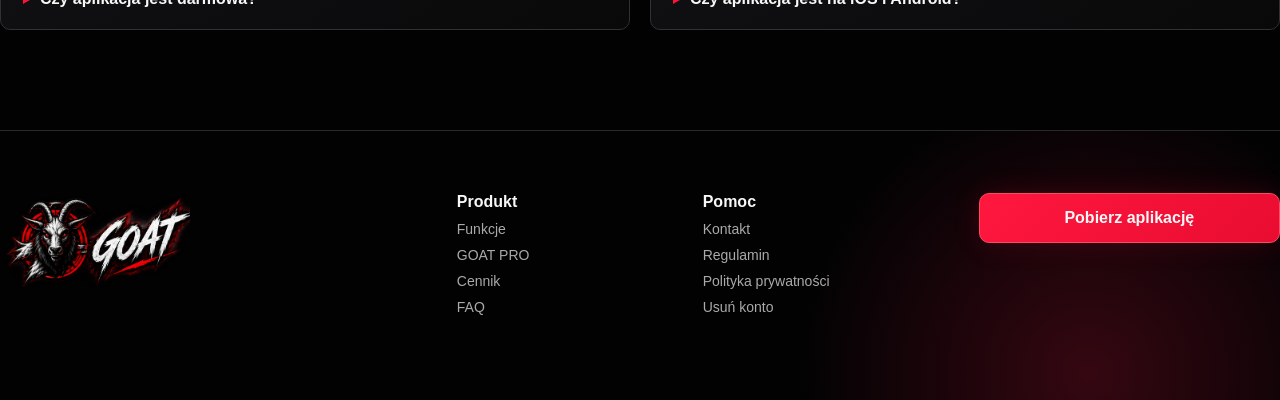
==== commit 74b980e6: "Add files via upload" ====
--- a/index.html
+++ b/index.html
@@ -16,4 +16,4 @@
 <section class="control"><div class="phone-side"><img src="progress.png"/></div><div class="control-copy"><img id="asset-food" src="wiesz.png"/><p data-i18n="control">Śledź swoje postępy, analizuj wyniki i nie trać motywacji. GOAT pokazuje Ci realny obraz pracy, którą wykonujesz.</p><div id="asset-steps" class="scribble red small" data-i18n="small_steps">MAŁE KROKI.<br/>WIELKIE EFEKTY.</div></div><div class="phone-side"><img src="meal.png"/></div></section>
 <section class="pricing-wrap" id="pricing"><div class="pricing-head"><span class="kicker">GOAT PRO</span><h2 data-i18n="pricing_title">Wybierz plan, który pasuje do Ciebie.</h2><p data-i18n="pricing_desc">Zacznij bezpłatnie. PRO odblokowuje GOAT AI i funkcje premium.</p></div><div class="pricing"><article><h3 data-i18n="free">DARMOWY</h3><strong id="price-free">0 zł</strong><span data-i18n="forever">na zawsze</span><p data-i18n="free_desc">Podstawowe funkcje treningu, diety i postępów.</p><a class="ghost" data-i18n="free_btn" href="https://apps.apple.com/app/id6810804684" rel="noopener" target="_blank">Zacznij za darmo</a></article><article><h3 data-i18n="monthly">GOAT PRO — MIESIĘCZNIE</h3><strong id="price-monthly">29,90 zł</strong><span data-i18n="per_month">co miesiąc</span><p data-i18n="pro_desc">Pełny dostęp do GOAT PRO i GOAT AI.</p><a class="ghost" data-i18n="monthly_btn" href="https://apps.apple.com/app/id6810804684" rel="noopener" target="_blank">Wybierz miesięczny</a></article><article class="hot"><div class="best" data-i18n="best">NAJLEPSZA WARTOŚĆ</div><h3 data-i18n="yearly">GOAT PRO — ROCZNIE</h3><strong id="price-yearly">199,90 zł</strong><span data-i18n="per_year">za cały rok</span><div class="saving" data-i18n="saving">≈ 16,66 zł / miesiąc</div><p data-i18n="yearly_desc">Pełny dostęp do GOAT PRO i GOAT AI. Najkorzystniejszy wariant.</p><a class="btn" data-i18n="yearly_btn" href="https://apps.apple.com/app/id6810804684" rel="noopener" target="_blank">Wybierz roczny</a></article></div></section>
 <section class="faq" id="faq"><h2 data-i18n="faq_title">NAJCZĘŚCIEJ ZADAWANE PYTANIA</h2><div class="faq-grid"><details><summary data-i18n="q1">Czym jest GOAT?</summary><p data-i18n="a1">GOAT łączy trening, dietę, postępy i AI.</p></details><details><summary data-i18n="q2">Czy mogę anulować subskrypcję?</summary><p data-i18n="a2">Tak, z poziomu konta sklepu.</p></details><details><summary data-i18n="q3">Czy aplikacja jest darmowa?</summary><p data-i18n="a3">Tak. Podstawowe funkcje są bezpłatne.</p></details><details><summary data-i18n="q4">Czy aplikacja jest na iOS i Android?</summary><p data-i18n="a4">Zależnie od dostępności platform.</p></details></div></section></main>
-<footer id="download"><img src="brand.png"/><div><b data-i18n="product">Produkt</b><a data-i18n="nav_features" href="#features">Funkcje</a><a data-i18n="nav_pro" href="#ai">GOAT PRO</a><a data-i18n="nav_pricing" href="#pricing">Cennik</a><a data-i18n="nav_faq" href="#faq">FAQ</a></div><div><b data-i18n="help">Pomoc</b><a data-i18n="contact" href="mailto:goatfitness.support@gmail.com">Kontakt</a><a data-i18n="terms" href="terms.html">Regulamin</a><a data-i18n="privacy" href="https://goatapp91.github.io/goatfitnessapp/privacy.html" rel="noopener" target="_blank">Polityka prywatności</a><a data-i18n="delete" href="https://goatapp91.github.io/goatfitnessapp/delete-account.html" rel="noopener" target="_blank">Usuń konto</a></div><a class="btn" data-i18n="download" href="https://apps.apple.com/app/id6810804684" rel="noopener" target="_blank">Pobierz aplikację</a></footer><script src="app-v15.js?v=26-clean-final-20260923"></script></body></html>
+<footer id="download"><img src="brand.png"/><div><b data-i18n="product">Produkt</b><a data-i18n="nav_features" href="#features">Funkcje</a><a data-i18n="nav_pro" href="#ai">GOAT PRO</a><a data-i18n="nav_pricing" href="#pricing">Cennik</a><a data-i18n="nav_faq" href="#faq">FAQ</a></div><div><b data-i18n="help">Pomoc</b><a data-i18n="contact" href="mailto:goatfitness.support@gmail.com">Kontakt</a><a data-i18n="terms" href="terms.html">Regulamin</a><a data-i18n="privacy" href="https://goatapp91.github.io/goatfitnessapp/privacy.html" rel="noopener" target="_blank">Polityka prywatności</a><a data-i18n="delete" href="https://goatapp91.github.io/goatfitnessapp/delete-account.html" rel="noopener" target="_blank">Usuń konto</a></div><a class="btn" data-i18n="download" href="https://apps.apple.com/app/id6810804684" rel="noopener" target="_blank">Pobierz aplikację</a></footer><script src="app-v15.js?v=27-layout-match"></script></body></html>
--- a/styles.css
+++ b/styles.css
@@ -106,24 +106,11 @@
 .ai-section{grid-template-columns:.95fr 1fr .66fr;gap:52px}
 @media(max-width:1100px){.hero-goat{clip-path:inset(0 5%);transform:scale(1.06)}.ai-photo img{clip-path:inset(3% 6% 7%);transform:scale(1.08)}}
 
-/* FINAL MULTILINGUAL ART — single source of truth */
+/* V27 — language graphics inherit the exact original Polish layout.
+   No language-specific dimensions, offsets, scaling or hiding. */
 #asset-hero,#asset-system,#asset-middle,#asset-training,#asset-diet,#asset-progress,#asset-food{
- display:block;
- visibility:visible;
- opacity:1;
- object-fit:contain;
- object-position:center center;
+  visibility:visible!important;
+  opacity:1!important;
+  object-fit:contain!important;
+  object-position:center center!important;
 }
-#asset-hero{width:100%;height:250px;margin:0 0 26px}
-#asset-system{width:390px;height:150px;max-width:42%;margin:0}
-#asset-middle{width:330px;height:118px;margin:0 auto}
-.feature-grid article #asset-training,
-.feature-grid article #asset-diet,
-.feature-grid article #asset-progress{
- width:100%;height:92px;margin:0 auto 18px
-}
-.control-copy #asset-food{width:100%;height:165px;max-width:470px;margin:0 auto 18px}
-.feature-grid article{overflow:visible}
-@media(max-width:1000px){
- #asset-system{max-width:80%;width:390px;margin:0 auto}
-}
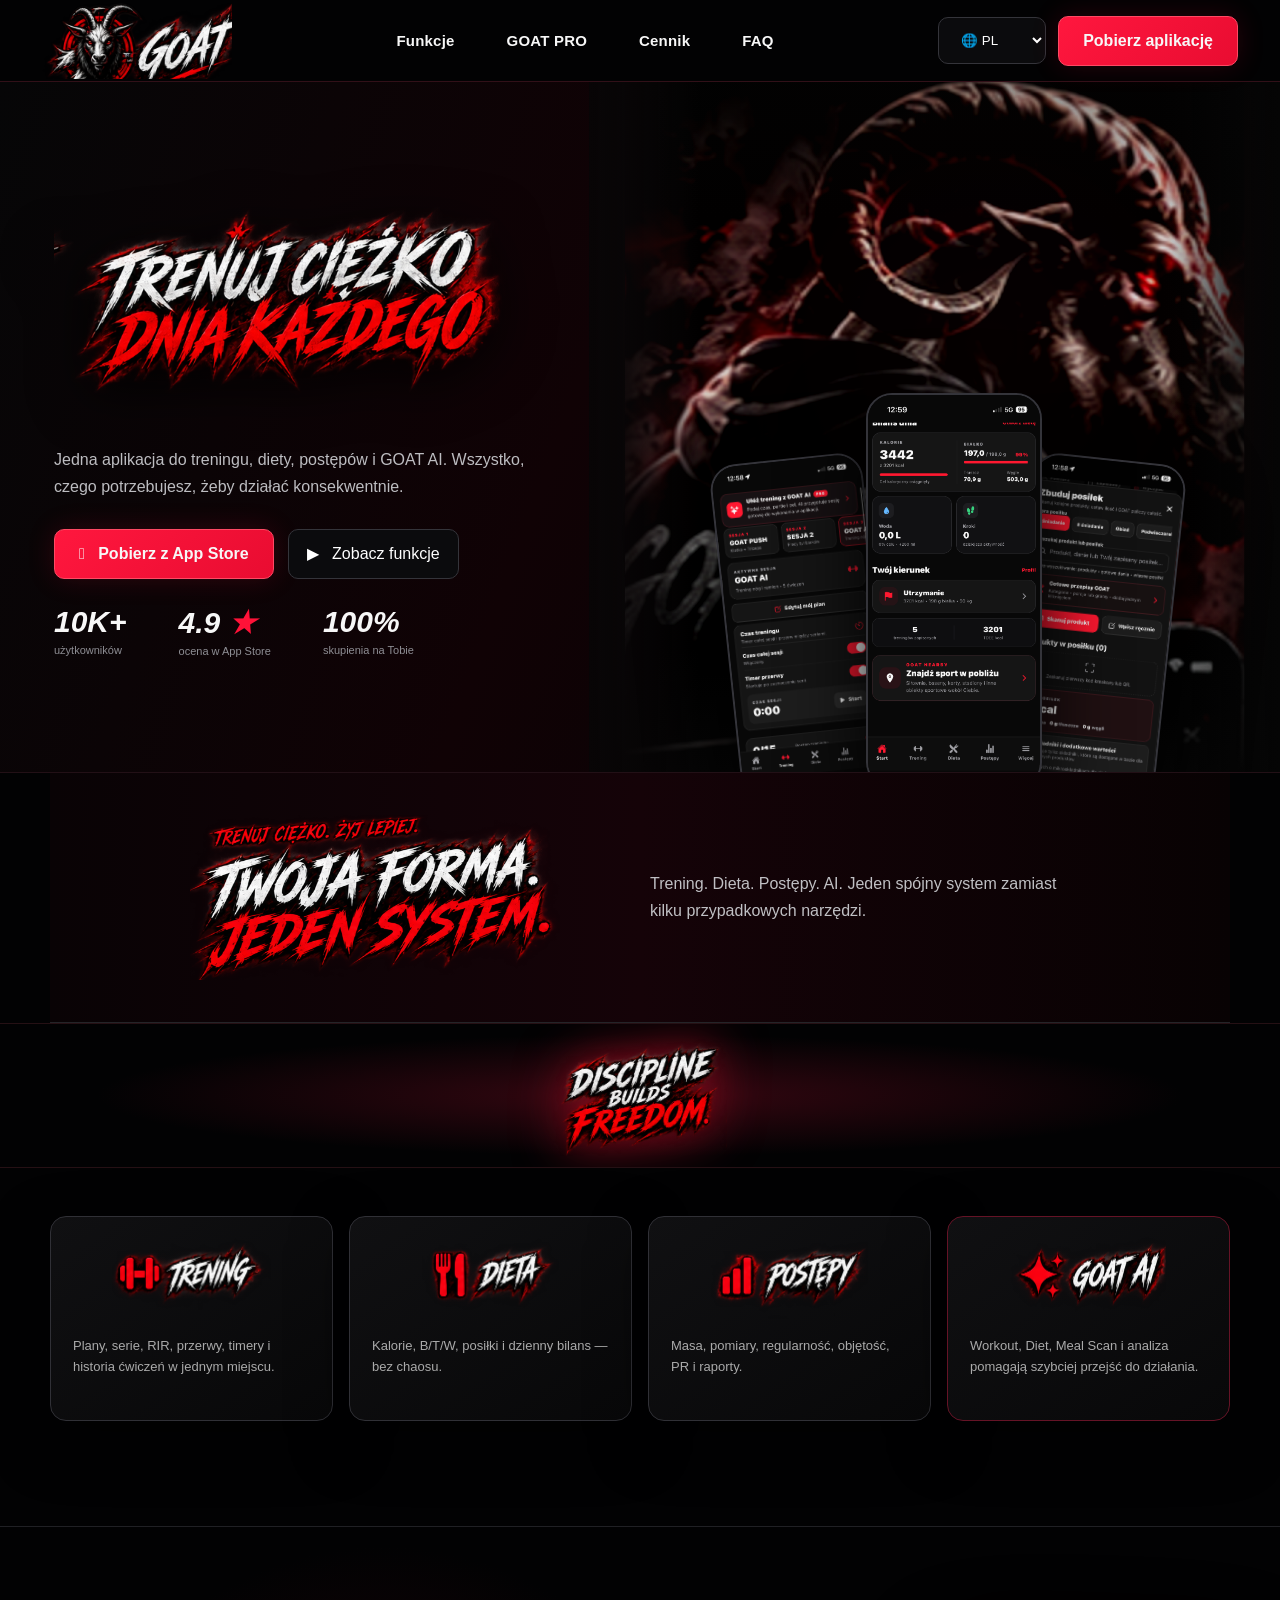
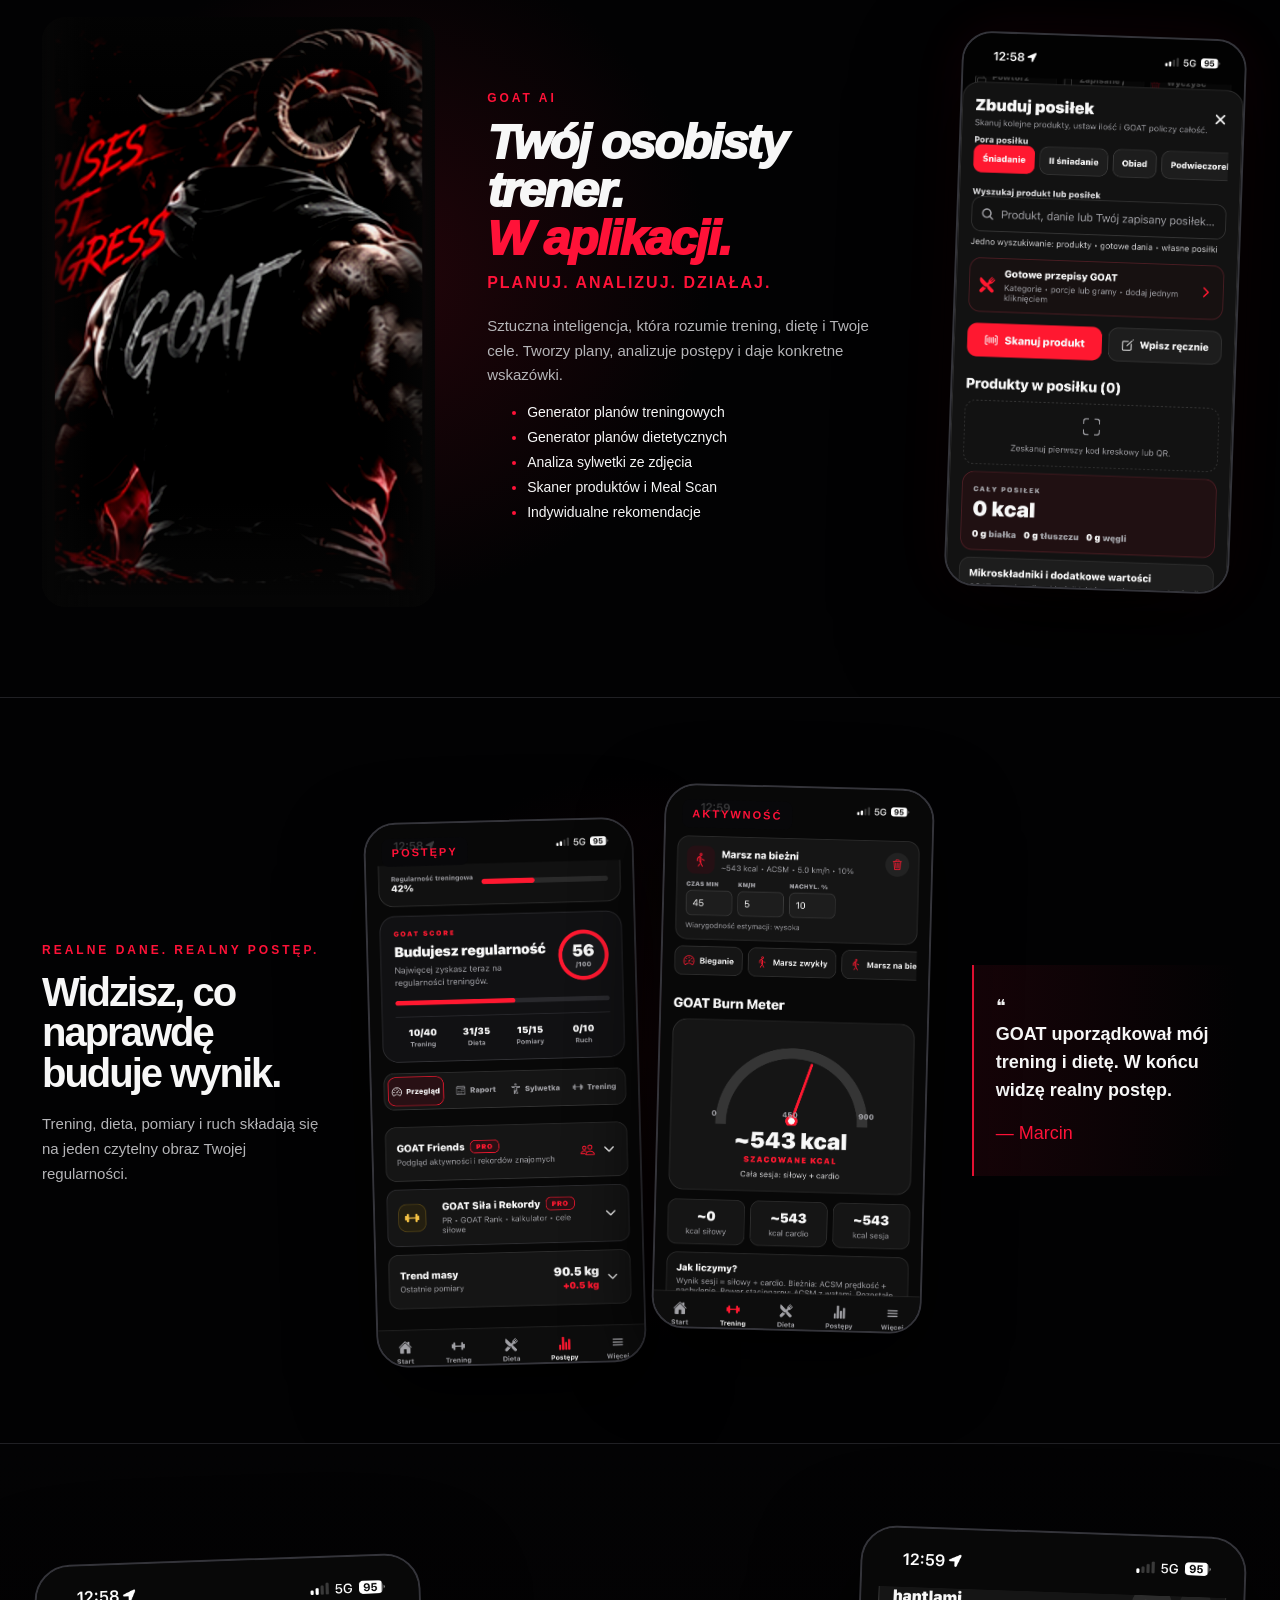
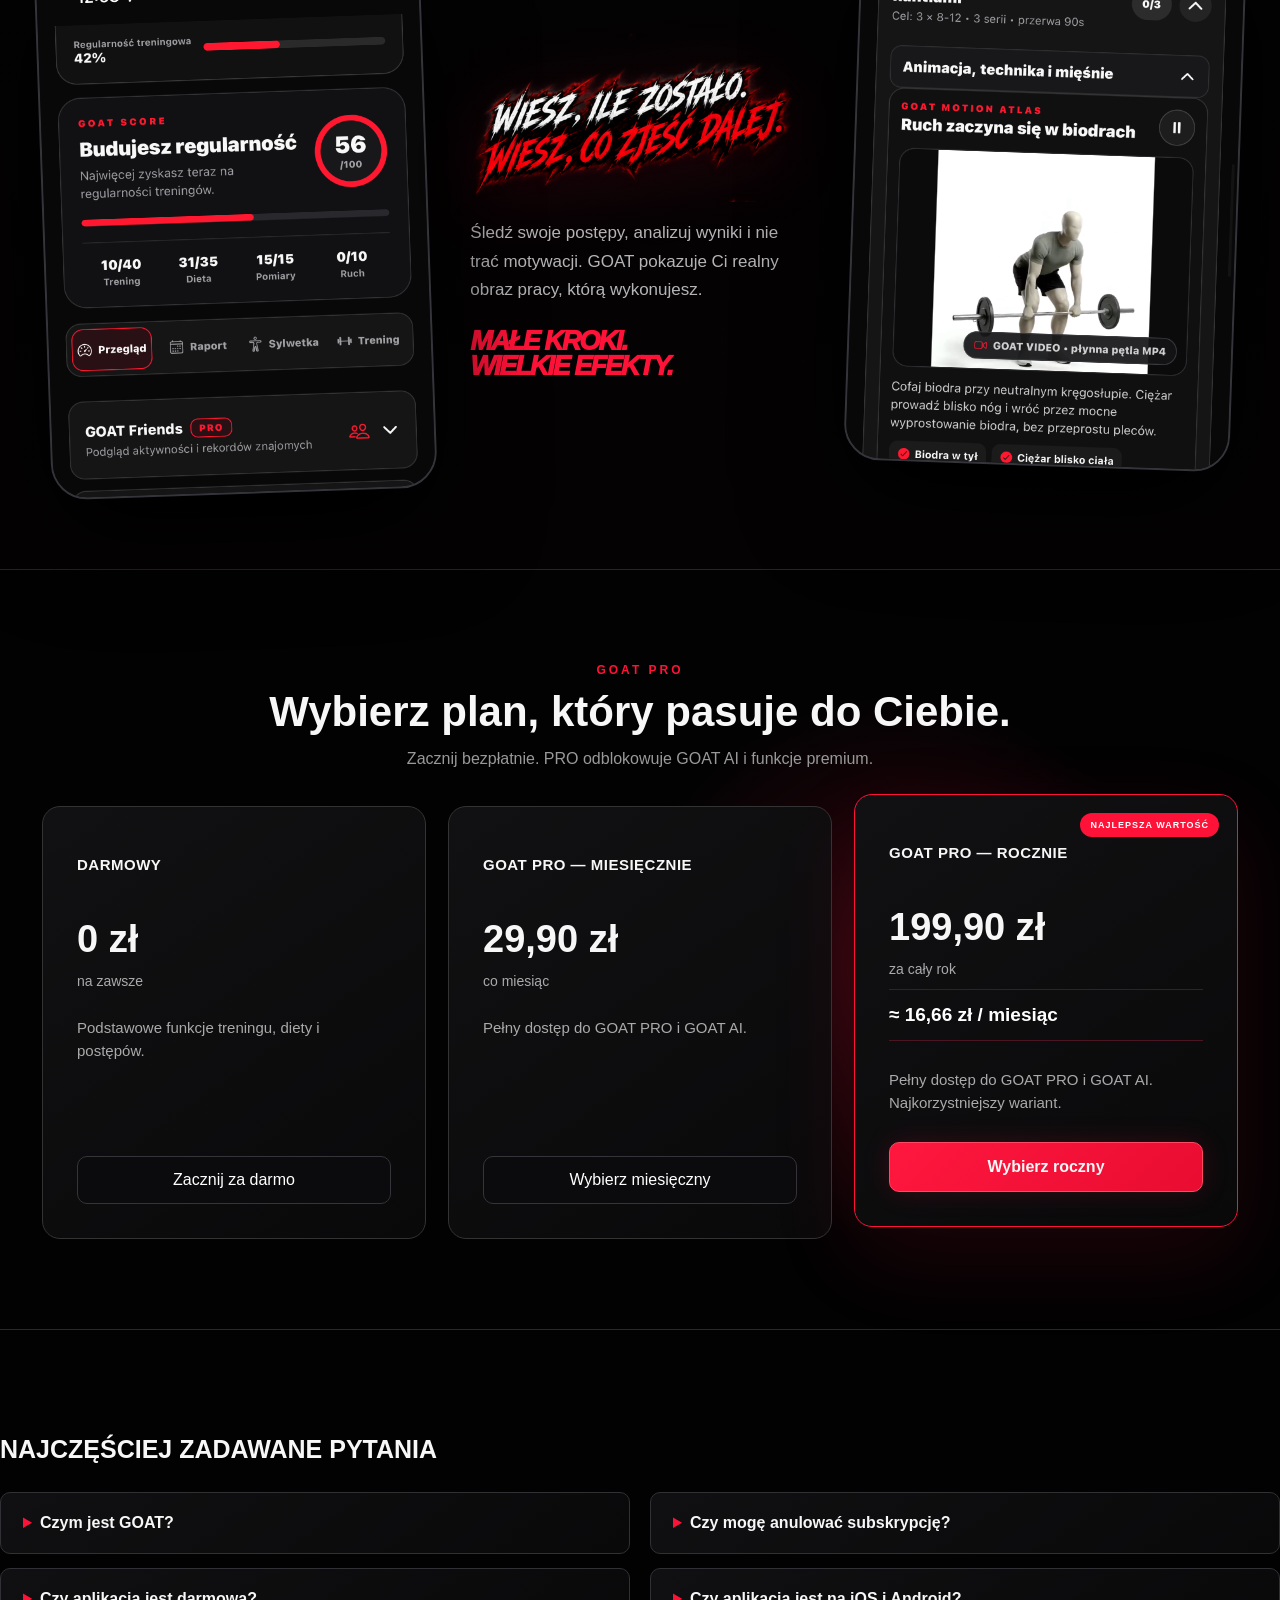
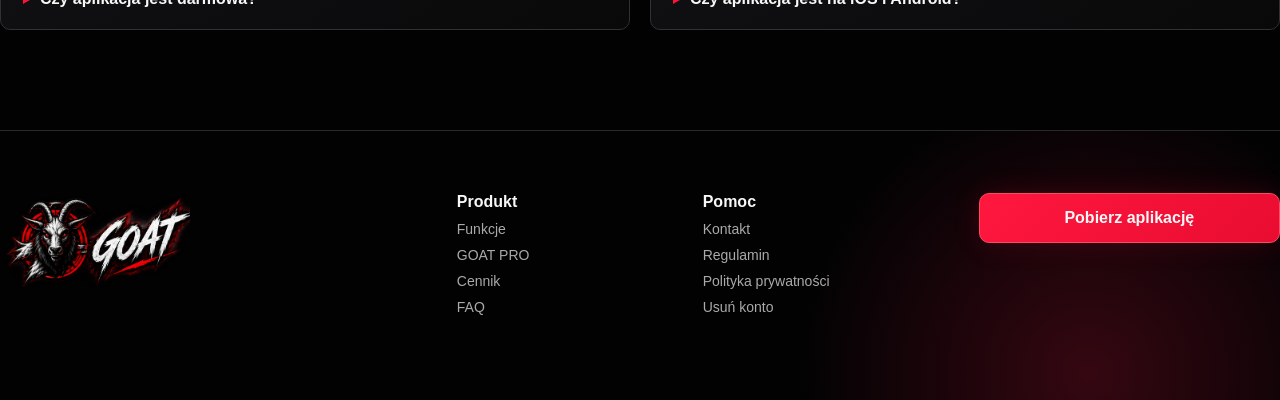
==== commit dc7a8274: "Add files via upload" ====
--- a/index.html
+++ b/index.html
@@ -1,19 +1,13 @@
 <!DOCTYPE html>
-<html lang="pl"><head><meta charset="utf-8"/><meta content="width=device-width,initial-scale=1" name="viewport"/><title>GOAT — Trenuj ciężko dnia każdego</title><meta content="GOAT łączy trening, dietę, postępy i GOAT AI w jednej aplikacji." name="description"/><link as="image" href="hero-title2.png" rel="preload"/><link as="image" href="hero-goat.png" rel="preload"/><link href="styles.css" rel="stylesheet"/><!-- GOAT_DEPLOY_V22_20260923_1628 -->
-</head><body>
+<html lang="pl"><head><meta charset="utf-8"/><meta content="width=device-width,initial-scale=1" name="viewport"/><title>GOAT — Trenuj ciężko dnia każdego</title><meta content="GOAT łączy trening, dietę, postępy i GOAT AI w jednej aplikacji." name="description"/><link as="image" href="hero-title2.png" rel="preload"/><link as="image" href="hero-goat.png" rel="preload"/><link href="styles.css" rel="stylesheet"/></head><body>
 <header class="nav"><a class="brand" href="#top"><img alt="GOAT" src="brand.png"/></a><nav><a data-i18n="nav_features" href="#features">Funkcje</a><a data-i18n="nav_pro" href="#ai">GOAT PRO</a><a data-i18n="nav_pricing" href="#pricing">Cennik</a><a data-i18n="nav_faq" href="#faq">FAQ</a></nav><div class="actions"><select aria-label="Language" id="lang"><option value="pl">🌐 PL</option><option value="en">🌐 EN</option><option value="de">🌐 DE</option><option value="fr">🌐 FR</option><option value="it">🌐 IT</option><option value="es">🌐 ES</option><option value="pt">🌐 PT</option></select><a class="btn" data-i18n="download" href="https://apps.apple.com/app/id6810804684" rel="noopener" target="_blank">Pobierz aplikację</a></div></header>
 <main id="top"><section class="hero"><div class="hero-copy"><img alt="Trenuj ciężko dnia każdego" class="art hero-art" id="asset-hero" src="hero-title2.png"/><p class="hero-lead" data-i18n="hero_lead">Jedna aplikacja do treningu, diety, postępów i GOAT AI. Wszystko, czego potrzebujesz, żeby działać konsekwentnie.</p><div class="cta"><a class="btn" data-i18n="appstore" href="https://apps.apple.com/app/id6810804684" rel="noopener" target="_blank">   Pobierz z App Store</a><a class="ghost" data-i18n="see_features" href="#features">▶   Zobacz funkcje</a></div><div class="stats"><b>10K+<small data-i18n="stat_users">użytkowników</small></b><b>4.9 <i>★</i><small data-i18n="stat_rating">ocena w App Store</small></b><b>100%<small data-i18n="stat_focus">skupienia na Tobie</small></b></div></div><div class="hero-visual"><img alt="GOAT — siła, dyscyplina i progres" class="hero-goat" src="hero-goat.png"/><div class="phones"><img src="training.png"/><img class="mainphone" src="start.png"/><img src="diet.png"/></div></div></section>
 <section class="statement"><img alt="Twoja forma. Jeden system." id="asset-system" src="twoja.png"/><p data-i18n="statement">Trening. Dieta. Postępy. AI. Jeden spójny system zamiast kilku przypadkowych narzędzi.</p></section>
-<section class="discipline"><img id="asset-middle" src="discipline.png" alt="Discipline builds freedom"/></section>
-<section class="feature-grid" id="features">
-<article><img id="asset-training" src="training-label.png" alt="Training"/><p data-i18n="feat_training">Plany, serie, RIR, przerwy, timery i historia ćwiczeń w jednym miejscu.</p></article>
-<article><img id="asset-diet" src="diet-label.png" alt="Dieta"/><p data-i18n="feat_diet">Kalorie, B/T/W, posiłki i dzienny bilans — bez chaosu.</p></article>
-<article><img id="asset-progress" src="progress-label.png" alt="Postępy"/><p data-i18n="feat_progress">Masa, pomiary, regularność, objętość, PR i raporty.</p></article>
-<article><img src="ai-label.png" alt="GOAT AI"/><p data-i18n="feat_ai">Workout, Diet, Meal Scan i analiza pomagają szybciej przejść do działania.</p></article>
-</section>
+<section class="discipline"><img id="asset-middle" src="discipline.png"/></section>
+<section class="feature-grid" id="features"><article><img id="asset-training" src="training-label.png"/><p data-i18n="feat_training">Plany, serie, RIR, przerwy, timery i historia ćwiczeń w jednym miejscu.</p></article><article><img id="asset-diet" src="diet-label.png"/><p data-i18n="feat_diet">Kalorie, B/T/W, posiłki i dzienny bilans — bez chaosu.</p></article><article><img id="asset-progress" src="progress-label.png"/><p data-i18n="feat_progress">Masa, pomiary, regularność, objętość, PR i raporty.</p></article><article><img src="ai-label.png"/><p data-i18n="feat_ai">Workout, Diet, Meal Scan i analiza pomagają szybciej przejść do działania.</p></article></section>
 <section class="ai-section" id="ai"><div class="ai-photo"><img src="ai-goat.png"/></div><div class="ai-copy"><span class="kicker">GOAT AI</span><h2 data-i18n="ai_title">Twój osobisty trener.<br/><span>W aplikacji.</span></h2><h3 data-i18n="ai_tag">PLANUJ. ANALIZUJ. DZIAŁAJ.</h3><p data-i18n="ai_desc">Sztuczna inteligencja, która rozumie trening, dietę i Twoje cele. Tworzy plany, analizuje postępy i daje konkretne wskazówki.</p><ul><li data-i18n="ai1">Generator planów treningowych</li><li data-i18n="ai2">Generator planów dietetycznych</li><li data-i18n="ai3">Analiza sylwetki ze zdjęcia</li><li data-i18n="ai4">Skaner produktów i Meal Scan</li><li data-i18n="ai5">Indywidualne rekomendacje</li></ul></div><div class="single-phone"><img src="diet.png"/></div></section>
 <section class="results"><div class="results-head"><span class="kicker" data-i18n="results_kicker">REALNE DANE. REALNY POSTĘP.</span><h2 data-i18n="results_title">Widzisz, co naprawdę buduje wynik.</h2><p data-i18n="results_desc">Trening, dieta, pomiary i ruch składają się na jeden czytelny obraz Twojej regularności.</p></div><div class="result-screens"><div class="screen-wrap"><b data-i18n="progress_label">POSTĘPY</b><img src="progress.png"/></div><div class="screen-wrap"><b data-i18n="activity_label">AKTYWNOŚĆ</b><img src="burn.png"/></div></div><div class="quote">❝<br/><b data-i18n="quote">GOAT uporządkował mój trening i dietę. W końcu widzę realny postęp.</b><br/><span>— Marcin</span></div></section>
-<section class="control"><div class="phone-side"><img src="progress.png"/></div><div class="control-copy"><img id="asset-food" src="wiesz.png"/><p data-i18n="control">Śledź swoje postępy, analizuj wyniki i nie trać motywacji. GOAT pokazuje Ci realny obraz pracy, którą wykonujesz.</p><div id="asset-steps" class="scribble red small" data-i18n="small_steps">MAŁE KROKI.<br/>WIELKIE EFEKTY.</div></div><div class="phone-side"><img src="meal.png"/></div></section>
+<section class="control"><div class="phone-side"><img src="progress.png"/></div><div class="control-copy"><img id="asset-food" src="wiesz.png"/><p data-i18n="control">Śledź swoje postępy, analizuj wyniki i nie trać motywacji. GOAT pokazuje Ci realny obraz pracy, którą wykonujesz.</p><div class="scribble red small" data-i18n="small_steps">MAŁE KROKI.<br/>WIELKIE EFEKTY.</div></div><div class="phone-side"><img src="meal.png"/></div></section>
 <section class="pricing-wrap" id="pricing"><div class="pricing-head"><span class="kicker">GOAT PRO</span><h2 data-i18n="pricing_title">Wybierz plan, który pasuje do Ciebie.</h2><p data-i18n="pricing_desc">Zacznij bezpłatnie. PRO odblokowuje GOAT AI i funkcje premium.</p></div><div class="pricing"><article><h3 data-i18n="free">DARMOWY</h3><strong id="price-free">0 zł</strong><span data-i18n="forever">na zawsze</span><p data-i18n="free_desc">Podstawowe funkcje treningu, diety i postępów.</p><a class="ghost" data-i18n="free_btn" href="https://apps.apple.com/app/id6810804684" rel="noopener" target="_blank">Zacznij za darmo</a></article><article><h3 data-i18n="monthly">GOAT PRO — MIESIĘCZNIE</h3><strong id="price-monthly">29,90 zł</strong><span data-i18n="per_month">co miesiąc</span><p data-i18n="pro_desc">Pełny dostęp do GOAT PRO i GOAT AI.</p><a class="ghost" data-i18n="monthly_btn" href="https://apps.apple.com/app/id6810804684" rel="noopener" target="_blank">Wybierz miesięczny</a></article><article class="hot"><div class="best" data-i18n="best">NAJLEPSZA WARTOŚĆ</div><h3 data-i18n="yearly">GOAT PRO — ROCZNIE</h3><strong id="price-yearly">199,90 zł</strong><span data-i18n="per_year">za cały rok</span><div class="saving" data-i18n="saving">≈ 16,66 zł / miesiąc</div><p data-i18n="yearly_desc">Pełny dostęp do GOAT PRO i GOAT AI. Najkorzystniejszy wariant.</p><a class="btn" data-i18n="yearly_btn" href="https://apps.apple.com/app/id6810804684" rel="noopener" target="_blank">Wybierz roczny</a></article></div></section>
 <section class="faq" id="faq"><h2 data-i18n="faq_title">NAJCZĘŚCIEJ ZADAWANE PYTANIA</h2><div class="faq-grid"><details><summary data-i18n="q1">Czym jest GOAT?</summary><p data-i18n="a1">GOAT łączy trening, dietę, postępy i AI.</p></details><details><summary data-i18n="q2">Czy mogę anulować subskrypcję?</summary><p data-i18n="a2">Tak, z poziomu konta sklepu.</p></details><details><summary data-i18n="q3">Czy aplikacja jest darmowa?</summary><p data-i18n="a3">Tak. Podstawowe funkcje są bezpłatne.</p></details><details><summary data-i18n="q4">Czy aplikacja jest na iOS i Android?</summary><p data-i18n="a4">Zależnie od dostępności platform.</p></details></div></section></main>
-<footer id="download"><img src="brand.png"/><div><b data-i18n="product">Produkt</b><a data-i18n="nav_features" href="#features">Funkcje</a><a data-i18n="nav_pro" href="#ai">GOAT PRO</a><a data-i18n="nav_pricing" href="#pricing">Cennik</a><a data-i18n="nav_faq" href="#faq">FAQ</a></div><div><b data-i18n="help">Pomoc</b><a data-i18n="contact" href="mailto:goatfitness.support@gmail.com">Kontakt</a><a data-i18n="terms" href="terms.html">Regulamin</a><a data-i18n="privacy" href="https://goatapp91.github.io/goatfitnessapp/privacy.html" rel="noopener" target="_blank">Polityka prywatności</a><a data-i18n="delete" href="https://goatapp91.github.io/goatfitnessapp/delete-account.html" rel="noopener" target="_blank">Usuń konto</a></div><a class="btn" data-i18n="download" href="https://apps.apple.com/app/id6810804684" rel="noopener" target="_blank">Pobierz aplikację</a></footer><script src="app-v15.js?v=27-layout-match"></script></body></html>
+<footer id="download"><img src="brand.png"/><div><b data-i18n="product">Produkt</b><a data-i18n="nav_features" href="#features">Funkcje</a><a data-i18n="nav_pro" href="#ai">GOAT PRO</a><a data-i18n="nav_pricing" href="#pricing">Cennik</a><a data-i18n="nav_faq" href="#faq">FAQ</a></div><div><b data-i18n="help">Pomoc</b><a data-i18n="contact" href="mailto:goatfitness.support@gmail.com">Kontakt</a><a data-i18n="terms" href="terms.html">Regulamin</a><a data-i18n="privacy" href="https://goatapp91.github.io/goatfitnessapp/privacy.html" rel="noopener" target="_blank">Polityka prywatności</a><a data-i18n="delete" href="https://goatapp91.github.io/goatfitnessapp/delete-account.html" rel="noopener" target="_blank">Usuń konto</a></div><a class="btn" data-i18n="download" href="https://apps.apple.com/app/id6810804684" rel="noopener" target="_blank">Pobierz aplikację</a></footer><script src="app-v15.js?v=28-stable-rebuild"></script></body></html>
--- a/styles.css
+++ b/styles.css
@@ -105,12 +105,3 @@
 .ai-photo:after{content:"";position:absolute;inset:0;background:linear-gradient(90deg,#050505 0%,transparent 13%,transparent 87%,#050505 100%),linear-gradient(180deg,#05050588 0%,transparent 17%,transparent 82%,#050505 100%);pointer-events:none}
 .ai-section{grid-template-columns:.95fr 1fr .66fr;gap:52px}
 @media(max-width:1100px){.hero-goat{clip-path:inset(0 5%);transform:scale(1.06)}.ai-photo img{clip-path:inset(3% 6% 7%);transform:scale(1.08)}}
-
-/* V27 — language graphics inherit the exact original Polish layout.
-   No language-specific dimensions, offsets, scaling or hiding. */
-#asset-hero,#asset-system,#asset-middle,#asset-training,#asset-diet,#asset-progress,#asset-food{
-  visibility:visible!important;
-  opacity:1!important;
-  object-fit:contain!important;
-  object-position:center center!important;
-}
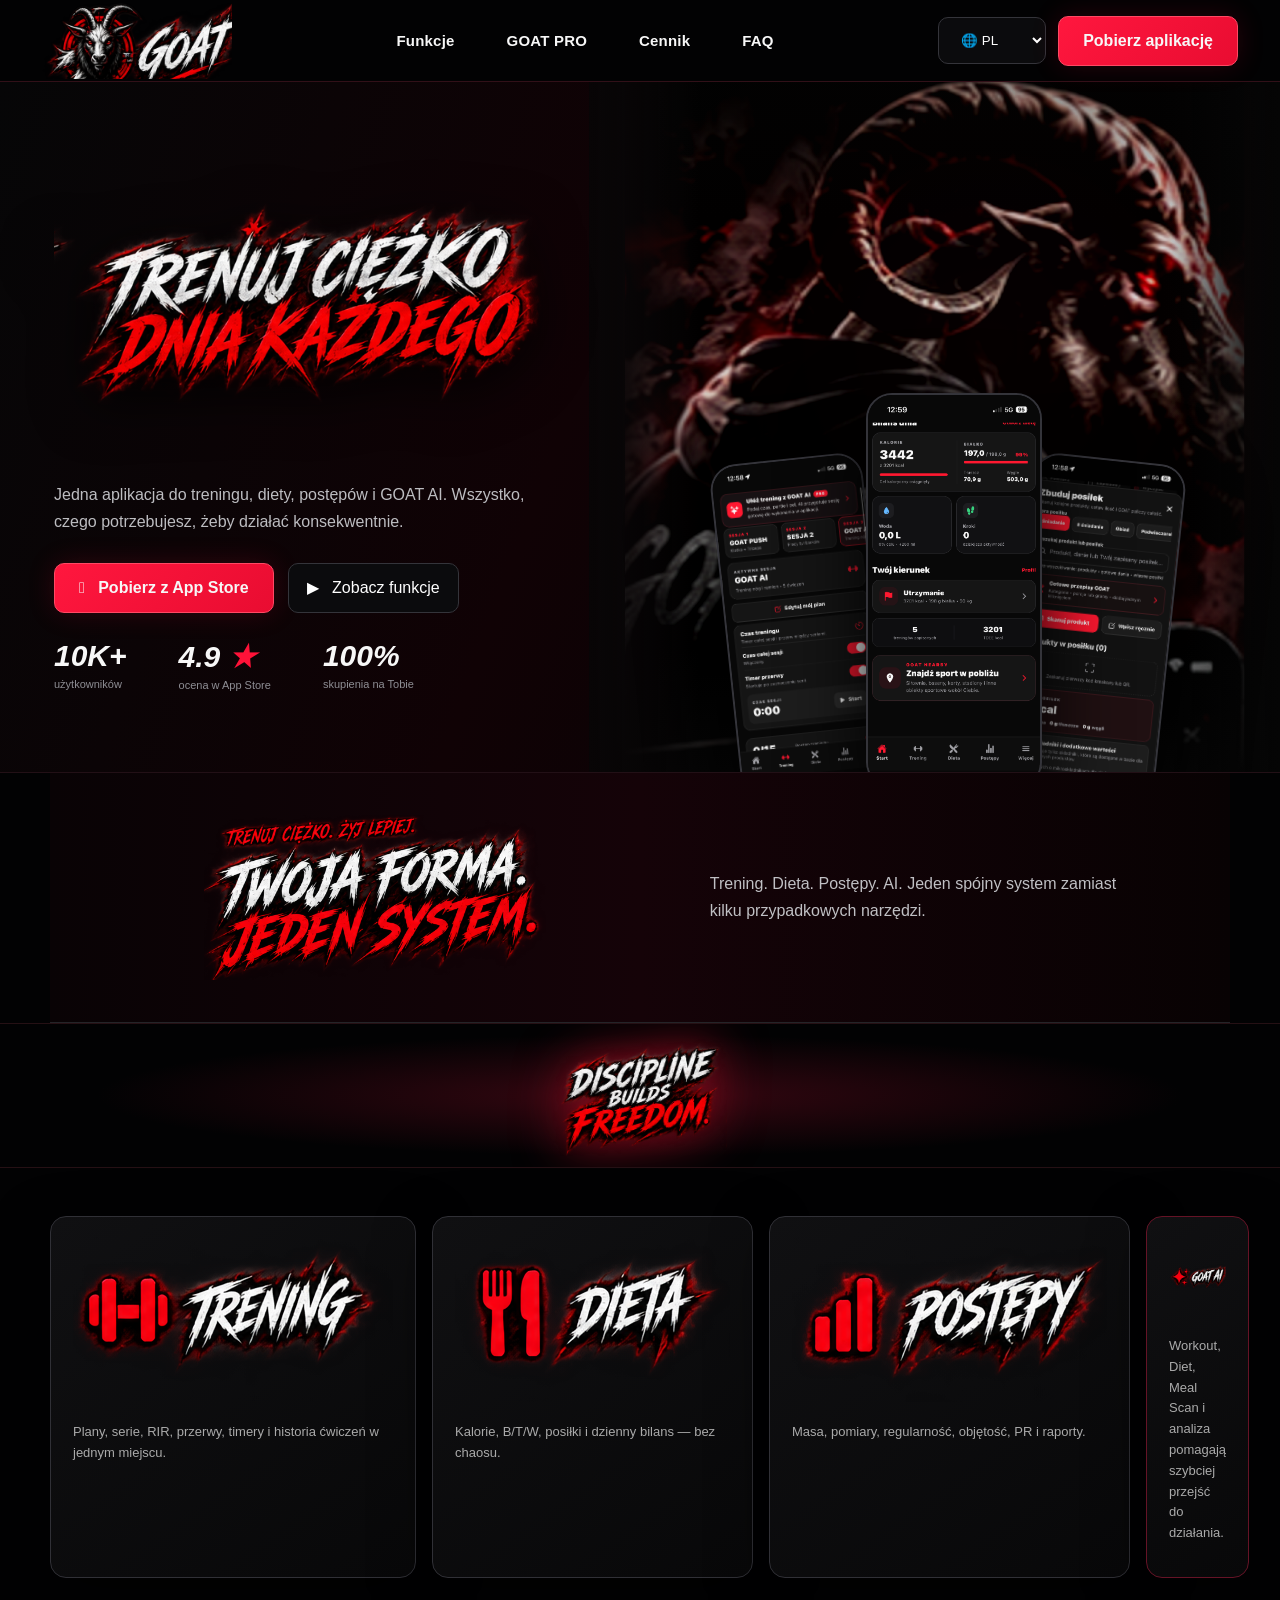
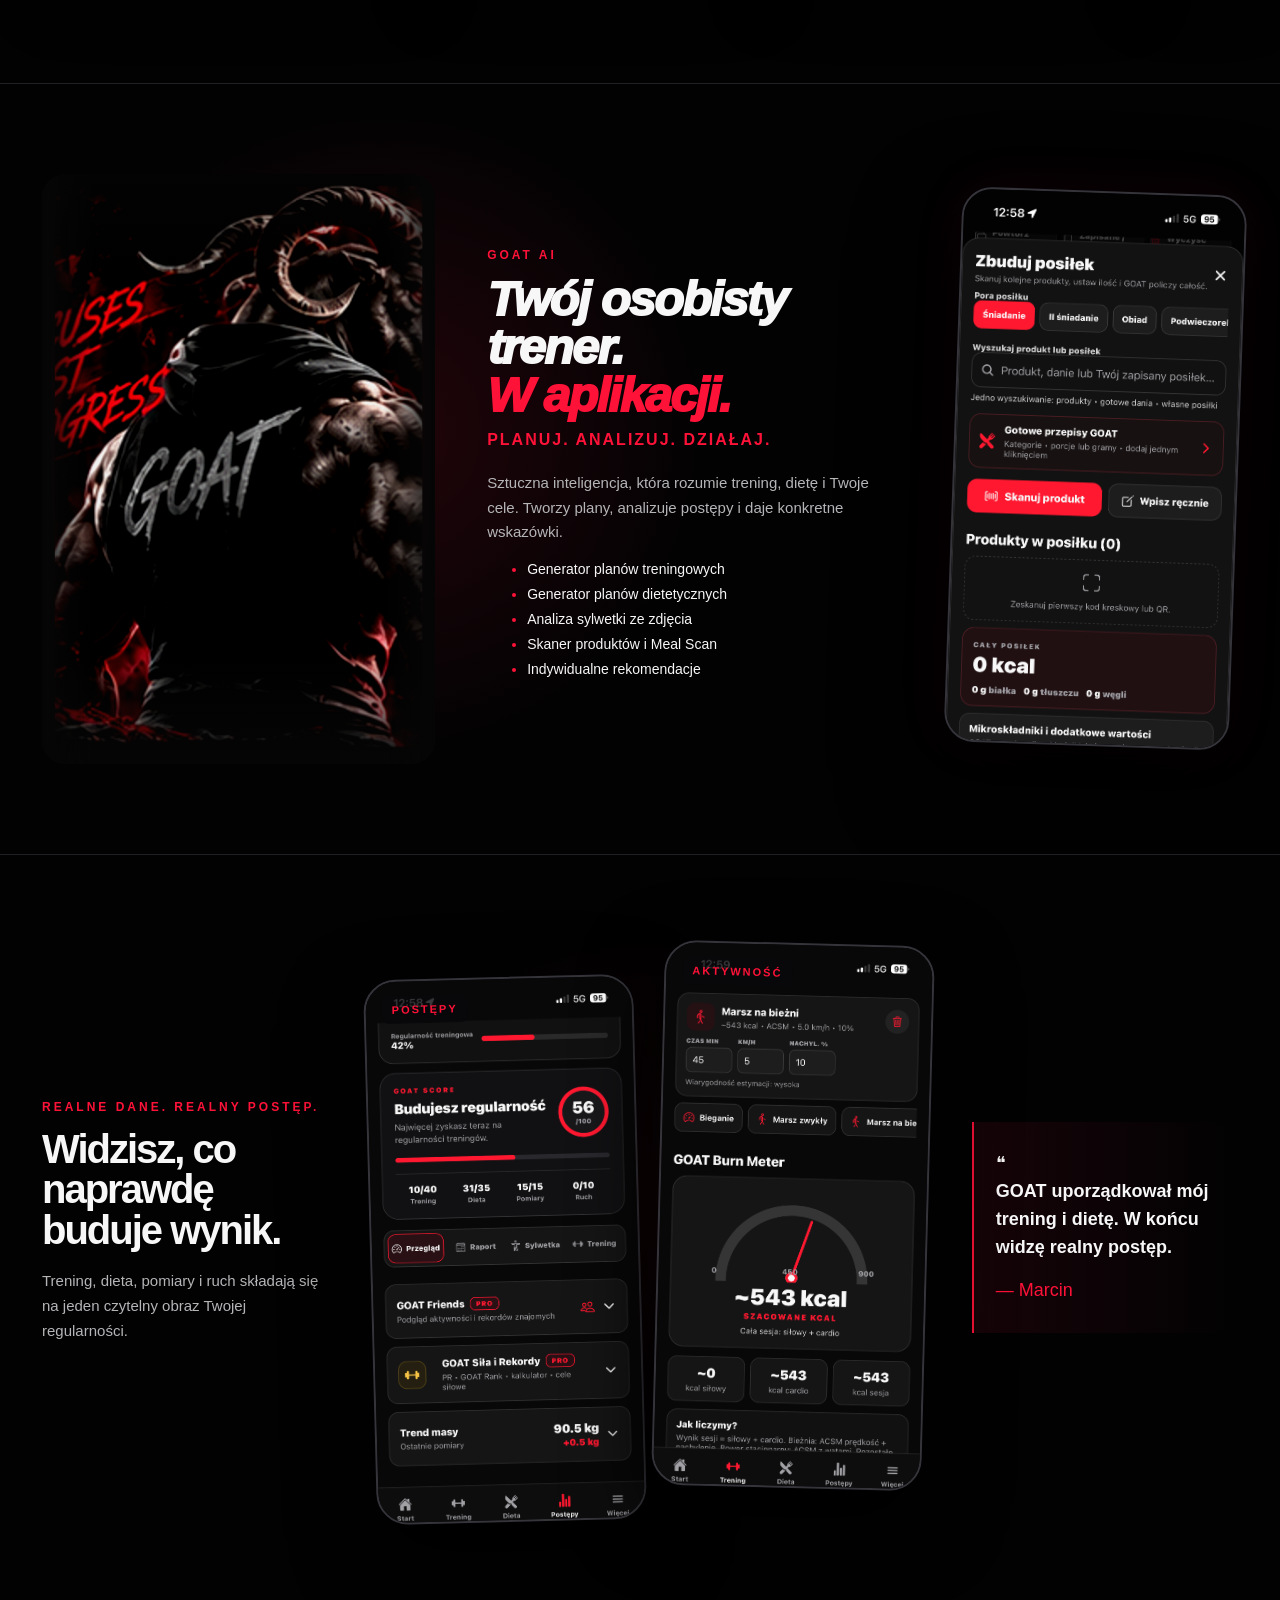
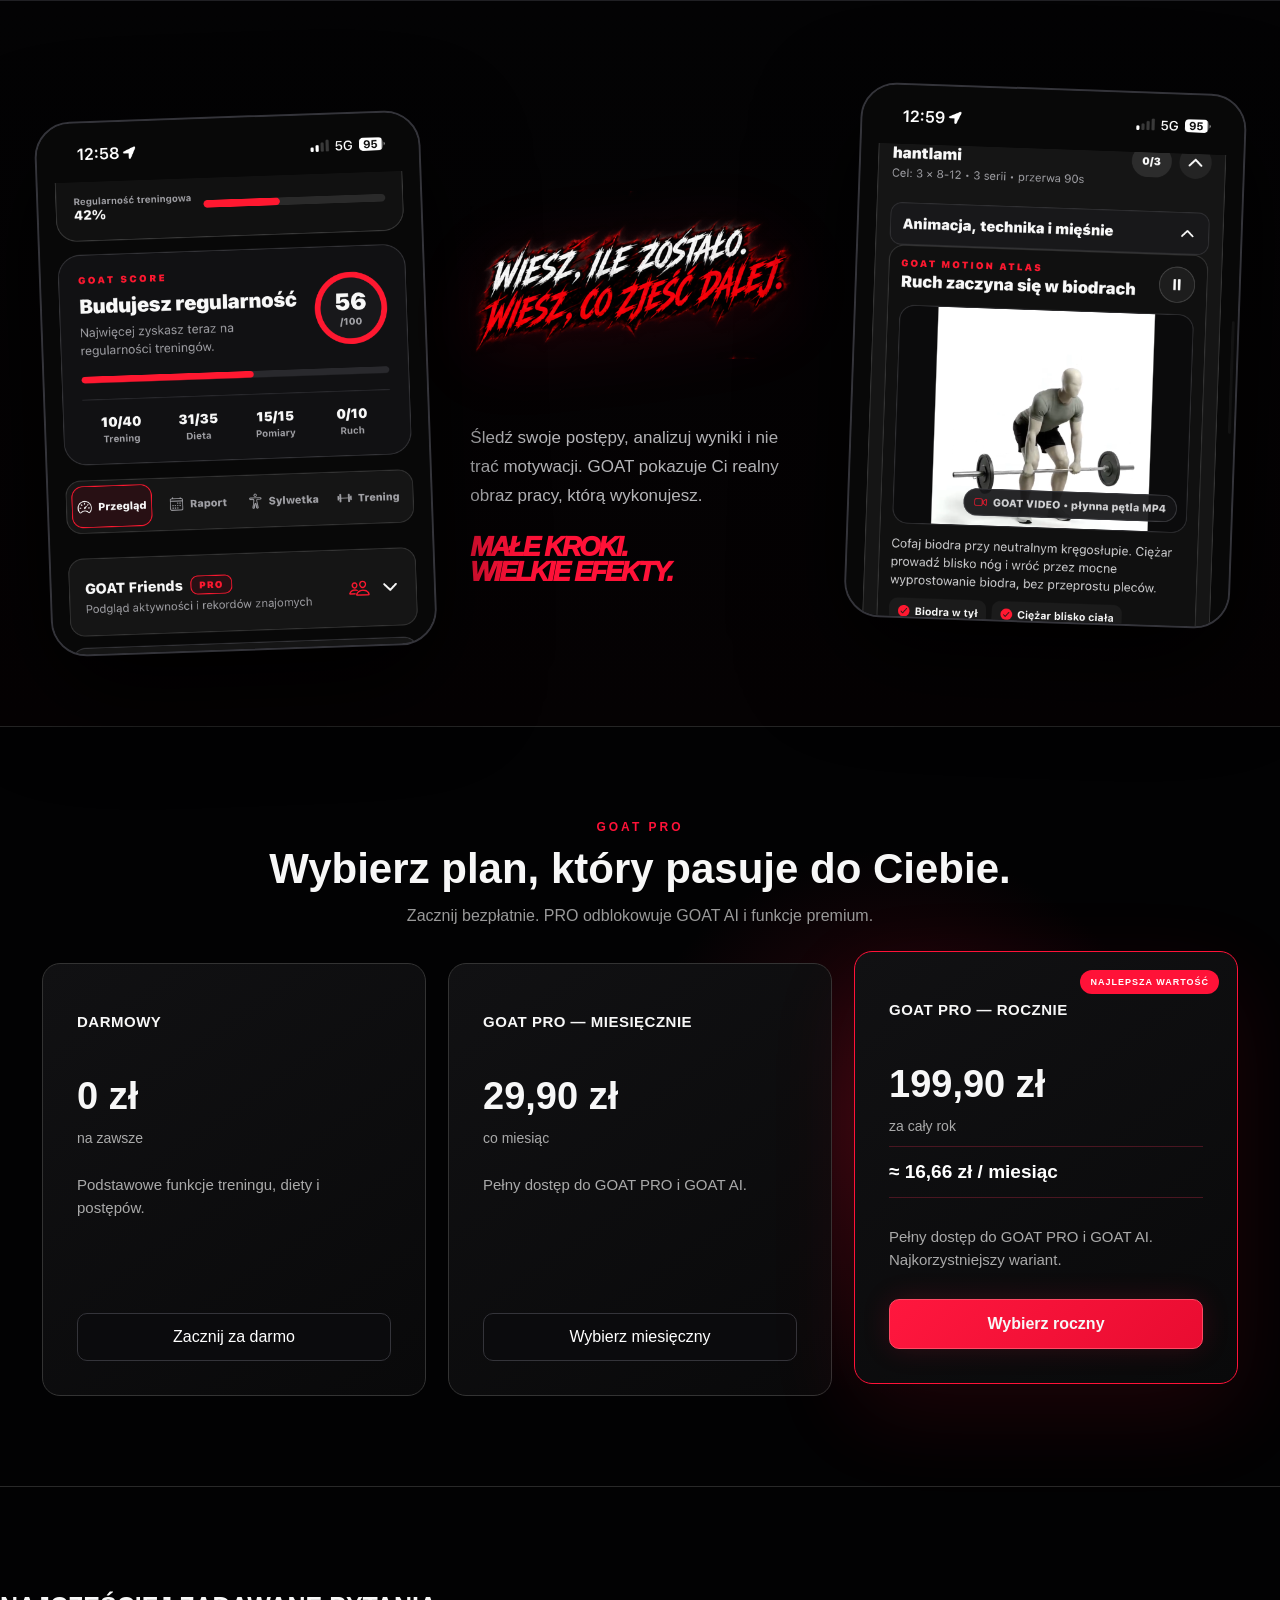
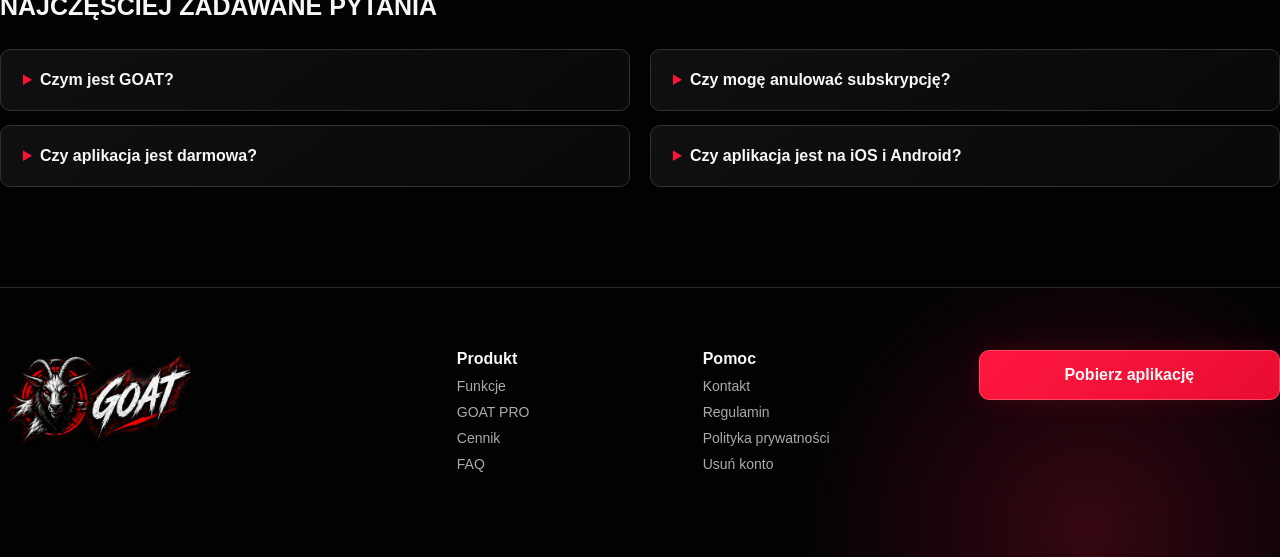
==== commit 32685d90: "Add files via upload" ====
--- a/index.html
+++ b/index.html
@@ -1,13 +1,19 @@
 <!DOCTYPE html>
-<html lang="pl"><head><meta charset="utf-8"/><meta content="width=device-width,initial-scale=1" name="viewport"/><title>GOAT — Trenuj ciężko dnia każdego</title><meta content="GOAT łączy trening, dietę, postępy i GOAT AI w jednej aplikacji." name="description"/><link as="image" href="hero-title2.png" rel="preload"/><link as="image" href="hero-goat.png" rel="preload"/><link href="styles.css" rel="stylesheet"/></head><body>
+<html lang="pl"><head><meta charset="utf-8"/><meta content="width=device-width,initial-scale=1" name="viewport"/><title>GOAT — Trenuj ciężko dnia każdego</title><meta content="GOAT łączy trening, dietę, postępy i GOAT AI w jednej aplikacji." name="description"/><link as="image" href="hero-title2.png" rel="preload"/><link as="image" href="hero-goat.png" rel="preload"/><link href="styles.css" rel="stylesheet"/><!-- GOAT_DEPLOY_V22_20260923_1628 -->
+</head><body>
 <header class="nav"><a class="brand" href="#top"><img alt="GOAT" src="brand.png"/></a><nav><a data-i18n="nav_features" href="#features">Funkcje</a><a data-i18n="nav_pro" href="#ai">GOAT PRO</a><a data-i18n="nav_pricing" href="#pricing">Cennik</a><a data-i18n="nav_faq" href="#faq">FAQ</a></nav><div class="actions"><select aria-label="Language" id="lang"><option value="pl">🌐 PL</option><option value="en">🌐 EN</option><option value="de">🌐 DE</option><option value="fr">🌐 FR</option><option value="it">🌐 IT</option><option value="es">🌐 ES</option><option value="pt">🌐 PT</option></select><a class="btn" data-i18n="download" href="https://apps.apple.com/app/id6810804684" rel="noopener" target="_blank">Pobierz aplikację</a></div></header>
 <main id="top"><section class="hero"><div class="hero-copy"><img alt="Trenuj ciężko dnia każdego" class="art hero-art" id="asset-hero" src="hero-title2.png"/><p class="hero-lead" data-i18n="hero_lead">Jedna aplikacja do treningu, diety, postępów i GOAT AI. Wszystko, czego potrzebujesz, żeby działać konsekwentnie.</p><div class="cta"><a class="btn" data-i18n="appstore" href="https://apps.apple.com/app/id6810804684" rel="noopener" target="_blank">   Pobierz z App Store</a><a class="ghost" data-i18n="see_features" href="#features">▶   Zobacz funkcje</a></div><div class="stats"><b>10K+<small data-i18n="stat_users">użytkowników</small></b><b>4.9 <i>★</i><small data-i18n="stat_rating">ocena w App Store</small></b><b>100%<small data-i18n="stat_focus">skupienia na Tobie</small></b></div></div><div class="hero-visual"><img alt="GOAT — siła, dyscyplina i progres" class="hero-goat" src="hero-goat.png"/><div class="phones"><img src="training.png"/><img class="mainphone" src="start.png"/><img src="diet.png"/></div></div></section>
 <section class="statement"><img alt="Twoja forma. Jeden system." id="asset-system" src="twoja.png"/><p data-i18n="statement">Trening. Dieta. Postępy. AI. Jeden spójny system zamiast kilku przypadkowych narzędzi.</p></section>
-<section class="discipline"><img id="asset-middle" src="discipline.png"/></section>
-<section class="feature-grid" id="features"><article><img id="asset-training" src="training-label.png"/><p data-i18n="feat_training">Plany, serie, RIR, przerwy, timery i historia ćwiczeń w jednym miejscu.</p></article><article><img id="asset-diet" src="diet-label.png"/><p data-i18n="feat_diet">Kalorie, B/T/W, posiłki i dzienny bilans — bez chaosu.</p></article><article><img id="asset-progress" src="progress-label.png"/><p data-i18n="feat_progress">Masa, pomiary, regularność, objętość, PR i raporty.</p></article><article><img src="ai-label.png"/><p data-i18n="feat_ai">Workout, Diet, Meal Scan i analiza pomagają szybciej przejść do działania.</p></article></section>
+<section class="discipline"><img id="asset-middle" src="discipline.png" alt="Discipline builds freedom"/></section>
+<section class="feature-grid" id="features">
+<article><img id="asset-training" src="training-label.png" alt="Training"/><p data-i18n="feat_training">Plany, serie, RIR, przerwy, timery i historia ćwiczeń w jednym miejscu.</p></article>
+<article><img id="asset-diet" src="diet-label.png" alt="Dieta"/><p data-i18n="feat_diet">Kalorie, B/T/W, posiłki i dzienny bilans — bez chaosu.</p></article>
+<article><img id="asset-progress" src="progress-label.png" alt="Postępy"/><p data-i18n="feat_progress">Masa, pomiary, regularność, objętość, PR i raporty.</p></article>
+<article><img src="ai-label.png" alt="GOAT AI"/><p data-i18n="feat_ai">Workout, Diet, Meal Scan i analiza pomagają szybciej przejść do działania.</p></article>
+</section>
 <section class="ai-section" id="ai"><div class="ai-photo"><img src="ai-goat.png"/></div><div class="ai-copy"><span class="kicker">GOAT AI</span><h2 data-i18n="ai_title">Twój osobisty trener.<br/><span>W aplikacji.</span></h2><h3 data-i18n="ai_tag">PLANUJ. ANALIZUJ. DZIAŁAJ.</h3><p data-i18n="ai_desc">Sztuczna inteligencja, która rozumie trening, dietę i Twoje cele. Tworzy plany, analizuje postępy i daje konkretne wskazówki.</p><ul><li data-i18n="ai1">Generator planów treningowych</li><li data-i18n="ai2">Generator planów dietetycznych</li><li data-i18n="ai3">Analiza sylwetki ze zdjęcia</li><li data-i18n="ai4">Skaner produktów i Meal Scan</li><li data-i18n="ai5">Indywidualne rekomendacje</li></ul></div><div class="single-phone"><img src="diet.png"/></div></section>
 <section class="results"><div class="results-head"><span class="kicker" data-i18n="results_kicker">REALNE DANE. REALNY POSTĘP.</span><h2 data-i18n="results_title">Widzisz, co naprawdę buduje wynik.</h2><p data-i18n="results_desc">Trening, dieta, pomiary i ruch składają się na jeden czytelny obraz Twojej regularności.</p></div><div class="result-screens"><div class="screen-wrap"><b data-i18n="progress_label">POSTĘPY</b><img src="progress.png"/></div><div class="screen-wrap"><b data-i18n="activity_label">AKTYWNOŚĆ</b><img src="burn.png"/></div></div><div class="quote">❝<br/><b data-i18n="quote">GOAT uporządkował mój trening i dietę. W końcu widzę realny postęp.</b><br/><span>— Marcin</span></div></section>
-<section class="control"><div class="phone-side"><img src="progress.png"/></div><div class="control-copy"><img id="asset-food" src="wiesz.png"/><p data-i18n="control">Śledź swoje postępy, analizuj wyniki i nie trać motywacji. GOAT pokazuje Ci realny obraz pracy, którą wykonujesz.</p><div class="scribble red small" data-i18n="small_steps">MAŁE KROKI.<br/>WIELKIE EFEKTY.</div></div><div class="phone-side"><img src="meal.png"/></div></section>
+<section class="control"><div class="phone-side"><img src="progress.png"/></div><div class="control-copy"><img id="asset-food" src="wiesz.png"/><p data-i18n="control">Śledź swoje postępy, analizuj wyniki i nie trać motywacji. GOAT pokazuje Ci realny obraz pracy, którą wykonujesz.</p><div id="asset-steps" class="scribble red small" data-i18n="small_steps">MAŁE KROKI.<br/>WIELKIE EFEKTY.</div></div><div class="phone-side"><img src="meal.png"/></div></section>
 <section class="pricing-wrap" id="pricing"><div class="pricing-head"><span class="kicker">GOAT PRO</span><h2 data-i18n="pricing_title">Wybierz plan, który pasuje do Ciebie.</h2><p data-i18n="pricing_desc">Zacznij bezpłatnie. PRO odblokowuje GOAT AI i funkcje premium.</p></div><div class="pricing"><article><h3 data-i18n="free">DARMOWY</h3><strong id="price-free">0 zł</strong><span data-i18n="forever">na zawsze</span><p data-i18n="free_desc">Podstawowe funkcje treningu, diety i postępów.</p><a class="ghost" data-i18n="free_btn" href="https://apps.apple.com/app/id6810804684" rel="noopener" target="_blank">Zacznij za darmo</a></article><article><h3 data-i18n="monthly">GOAT PRO — MIESIĘCZNIE</h3><strong id="price-monthly">29,90 zł</strong><span data-i18n="per_month">co miesiąc</span><p data-i18n="pro_desc">Pełny dostęp do GOAT PRO i GOAT AI.</p><a class="ghost" data-i18n="monthly_btn" href="https://apps.apple.com/app/id6810804684" rel="noopener" target="_blank">Wybierz miesięczny</a></article><article class="hot"><div class="best" data-i18n="best">NAJLEPSZA WARTOŚĆ</div><h3 data-i18n="yearly">GOAT PRO — ROCZNIE</h3><strong id="price-yearly">199,90 zł</strong><span data-i18n="per_year">za cały rok</span><div class="saving" data-i18n="saving">≈ 16,66 zł / miesiąc</div><p data-i18n="yearly_desc">Pełny dostęp do GOAT PRO i GOAT AI. Najkorzystniejszy wariant.</p><a class="btn" data-i18n="yearly_btn" href="https://apps.apple.com/app/id6810804684" rel="noopener" target="_blank">Wybierz roczny</a></article></div></section>
 <section class="faq" id="faq"><h2 data-i18n="faq_title">NAJCZĘŚCIEJ ZADAWANE PYTANIA</h2><div class="faq-grid"><details><summary data-i18n="q1">Czym jest GOAT?</summary><p data-i18n="a1">GOAT łączy trening, dietę, postępy i AI.</p></details><details><summary data-i18n="q2">Czy mogę anulować subskrypcję?</summary><p data-i18n="a2">Tak, z poziomu konta sklepu.</p></details><details><summary data-i18n="q3">Czy aplikacja jest darmowa?</summary><p data-i18n="a3">Tak. Podstawowe funkcje są bezpłatne.</p></details><details><summary data-i18n="q4">Czy aplikacja jest na iOS i Android?</summary><p data-i18n="a4">Zależnie od dostępności platform.</p></details></div></section></main>
-<footer id="download"><img src="brand.png"/><div><b data-i18n="product">Produkt</b><a data-i18n="nav_features" href="#features">Funkcje</a><a data-i18n="nav_pro" href="#ai">GOAT PRO</a><a data-i18n="nav_pricing" href="#pricing">Cennik</a><a data-i18n="nav_faq" href="#faq">FAQ</a></div><div><b data-i18n="help">Pomoc</b><a data-i18n="contact" href="mailto:goatfitness.support@gmail.com">Kontakt</a><a data-i18n="terms" href="terms.html">Regulamin</a><a data-i18n="privacy" href="https://goatapp91.github.io/goatfitnessapp/privacy.html" rel="noopener" target="_blank">Polityka prywatności</a><a data-i18n="delete" href="https://goatapp91.github.io/goatfitnessapp/delete-account.html" rel="noopener" target="_blank">Usuń konto</a></div><a class="btn" data-i18n="download" href="https://apps.apple.com/app/id6810804684" rel="noopener" target="_blank">Pobierz aplikację</a></footer><script src="app-v15.js?v=28-stable-rebuild"></script></body></html>
+<footer id="download"><img src="brand.png"/><div><b data-i18n="product">Produkt</b><a data-i18n="nav_features" href="#features">Funkcje</a><a data-i18n="nav_pro" href="#ai">GOAT PRO</a><a data-i18n="nav_pricing" href="#pricing">Cennik</a><a data-i18n="nav_faq" href="#faq">FAQ</a></div><div><b data-i18n="help">Pomoc</b><a data-i18n="contact" href="mailto:goatfitness.support@gmail.com">Kontakt</a><a data-i18n="terms" href="terms.html">Regulamin</a><a data-i18n="privacy" href="https://goatapp91.github.io/goatfitnessapp/privacy.html" rel="noopener" target="_blank">Polityka prywatności</a><a data-i18n="delete" href="https://goatapp91.github.io/goatfitnessapp/delete-account.html" rel="noopener" target="_blank">Usuń konto</a></div><a class="btn" data-i18n="download" href="https://apps.apple.com/app/id6810804684" rel="noopener" target="_blank">Pobierz aplikację</a></footer><script src="app-v15.js?v=29-final-parity"></script></body></html>
--- a/styles.css
+++ b/styles.css
@@ -105,3 +105,18 @@
 .ai-photo:after{content:"";position:absolute;inset:0;background:linear-gradient(90deg,#050505 0%,transparent 13%,transparent 87%,#050505 100%),linear-gradient(180deg,#05050588 0%,transparent 17%,transparent 82%,#050505 100%);pointer-events:none}
 .ai-section{grid-template-columns:.95fr 1fr .66fr;gap:52px}
 @media(max-width:1100px){.hero-goat{clip-path:inset(0 5%);transform:scale(1.06)}.ai-photo img{clip-path:inset(3% 6% 7%);transform:scale(1.08)}}
+
+
+/* V29 FINAL PARITY — translated art uses exactly the Polish geometry. */
+#asset-hero{width:610px;height:290px;max-width:100%;object-fit:contain;object-position:center;margin:0 auto 24px;display:block}
+#asset-system{width:590px;height:285px;max-width:46%;object-fit:contain;object-position:center;display:block}
+#asset-middle{width:400px;height:275px;object-fit:contain;object-position:center;margin:0 auto;display:block}
+#asset-training{width:320px;height:165px;object-fit:contain;object-position:center;margin:0 auto 20px;display:block}
+#asset-diet{width:275px;height:165px;object-fit:contain;object-position:center;margin:0 auto 20px;display:block}
+#asset-progress{width:315px;height:165px;object-fit:contain;object-position:center;margin:0 auto 20px;display:block}
+#asset-food{width:536px;height:265px;max-width:100%;object-fit:contain;object-position:center;margin:0 auto 10px;display:block}
+#asset-hero,#asset-system,#asset-middle,#asset-training,#asset-diet,#asset-progress,#asset-food{visibility:visible;opacity:1}
+@media(max-width:1000px){
+ #asset-system{max-width:90%;margin-left:auto;margin-right:auto}
+ #asset-hero,#asset-system,#asset-middle,#asset-training,#asset-diet,#asset-progress,#asset-food{max-width:100%;height:auto}
+}
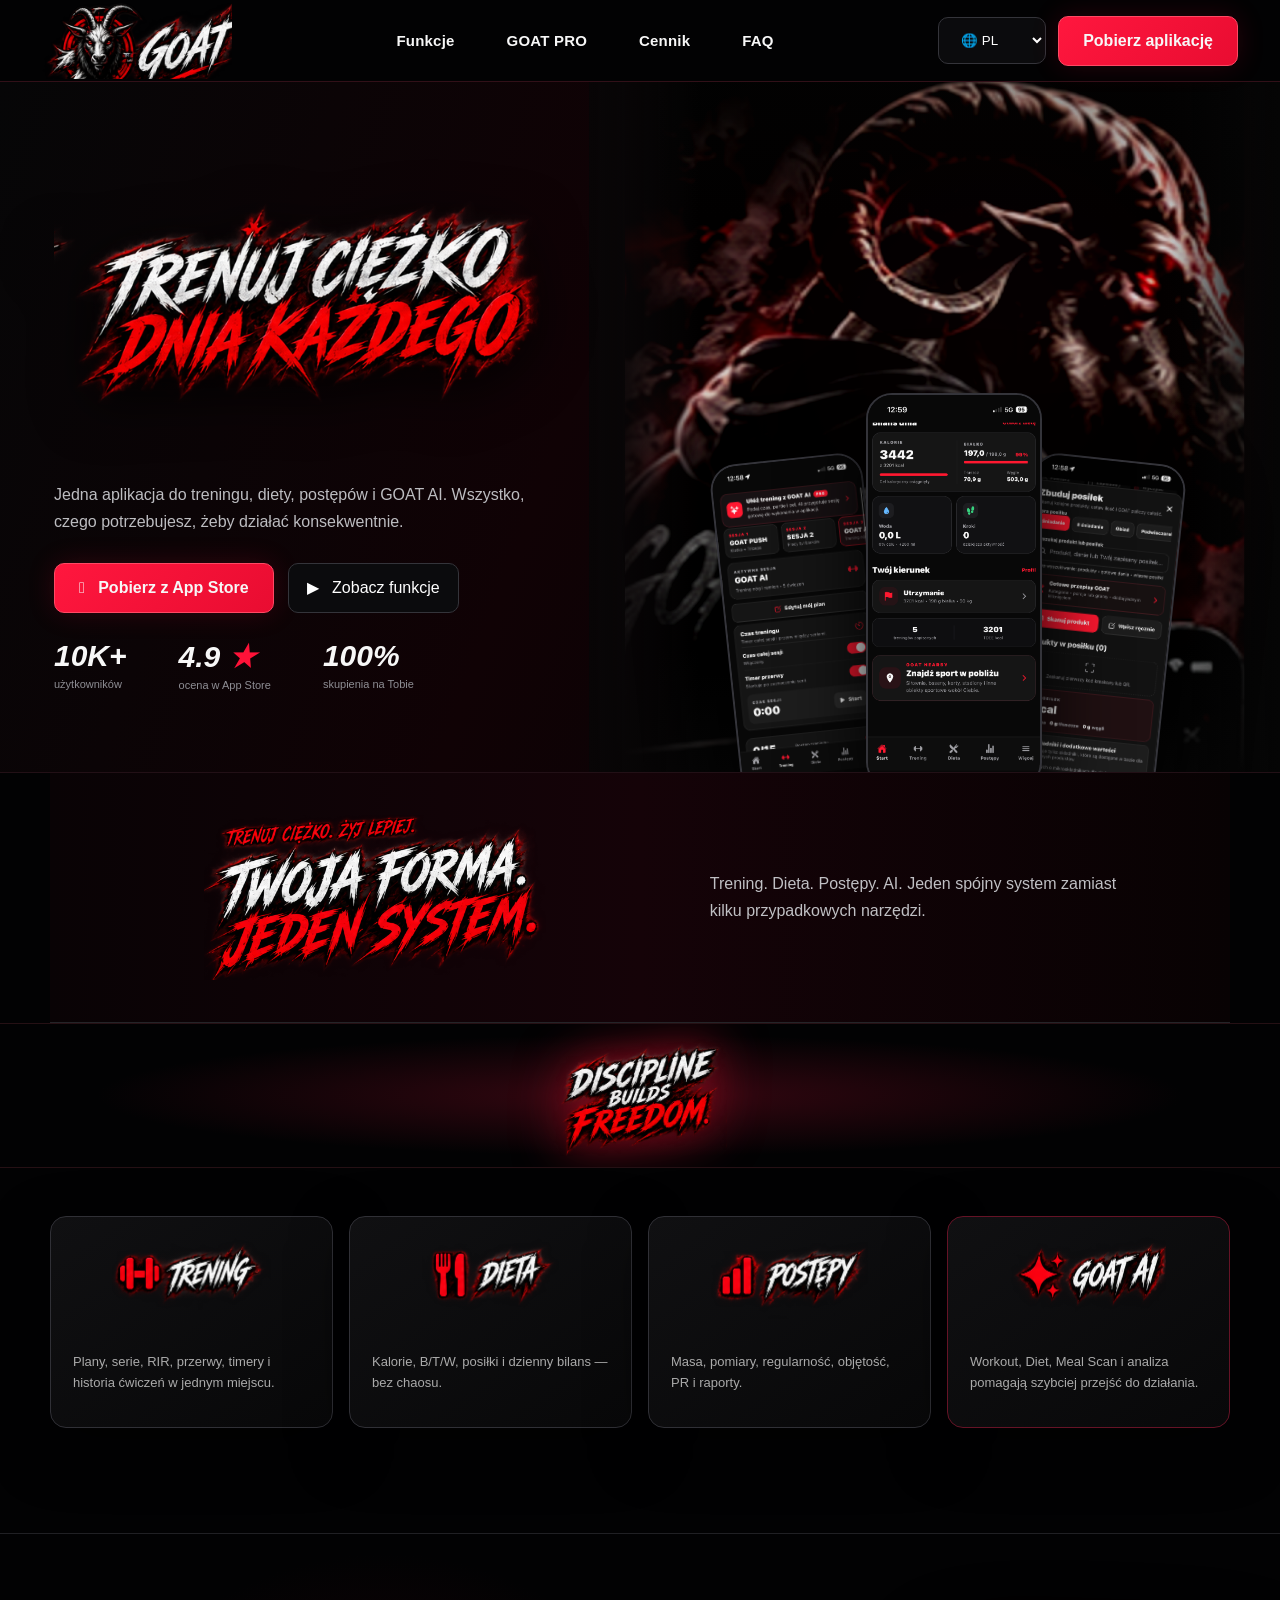
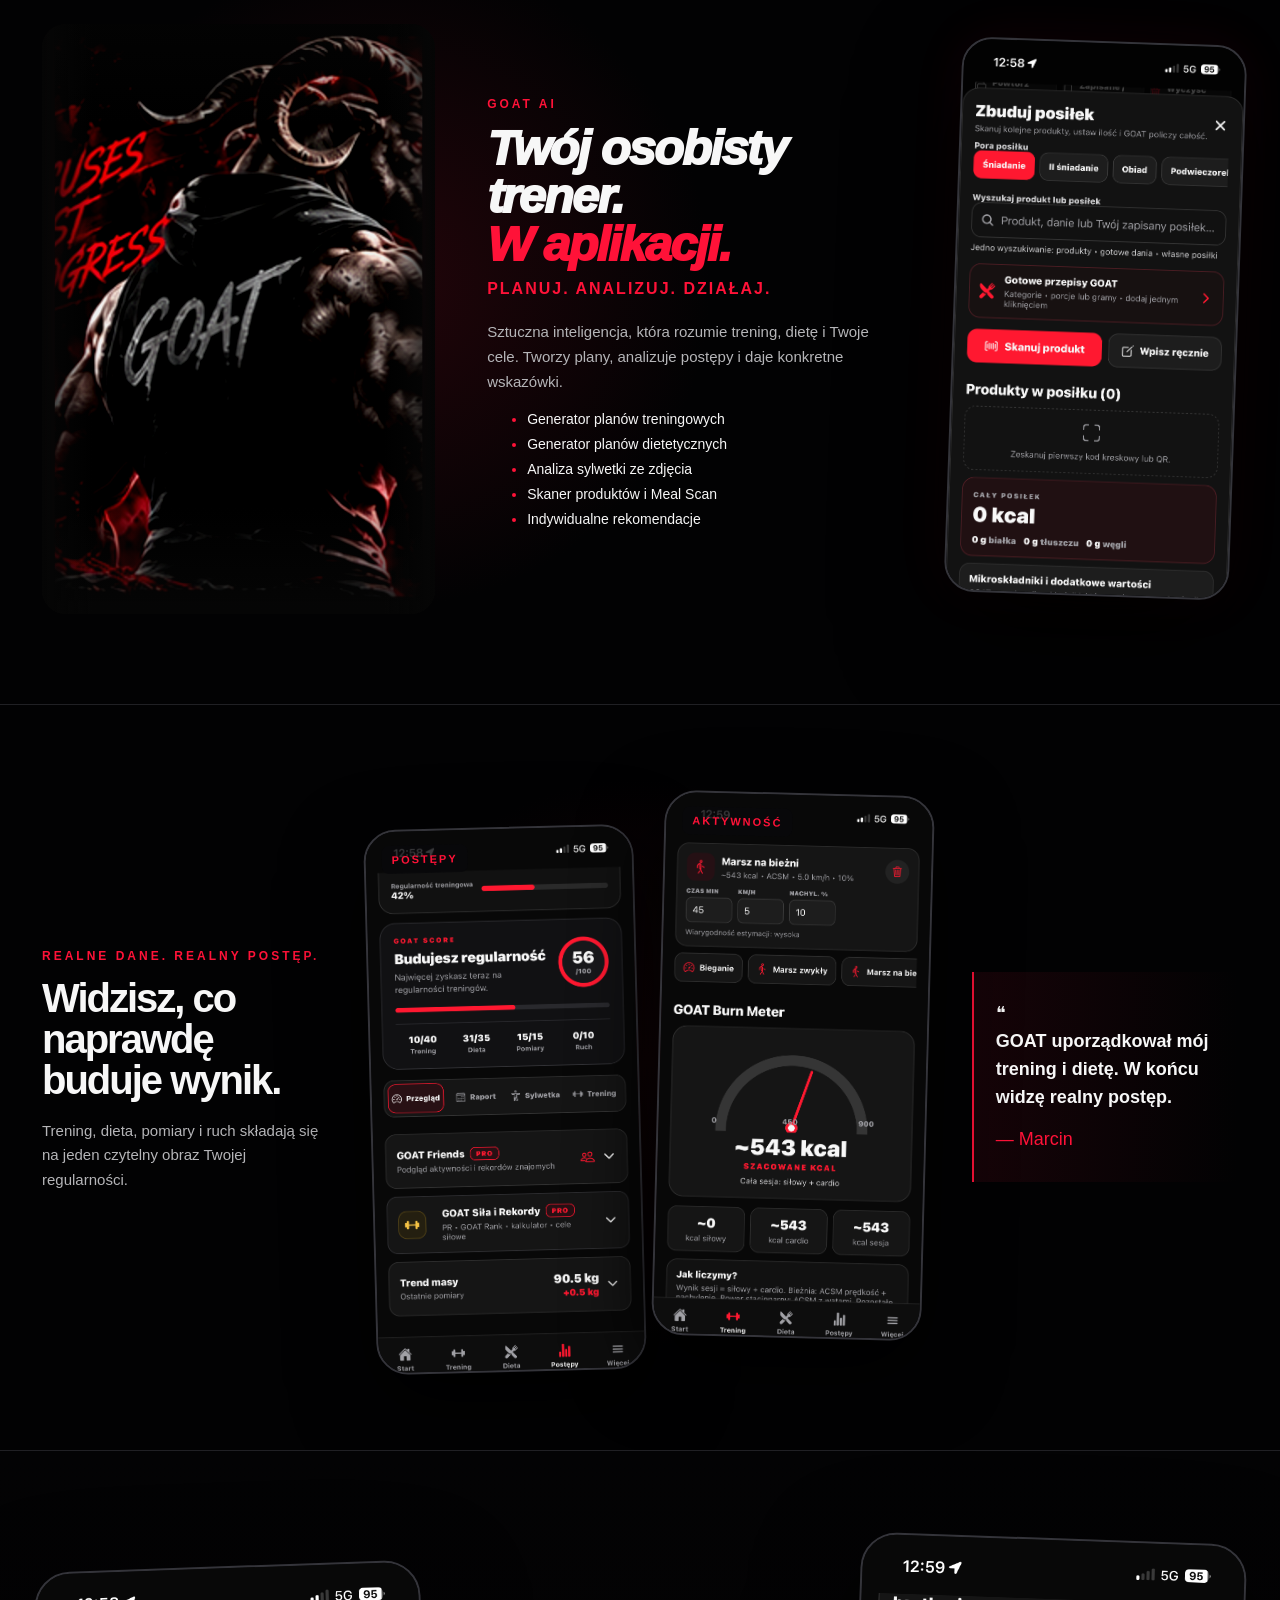
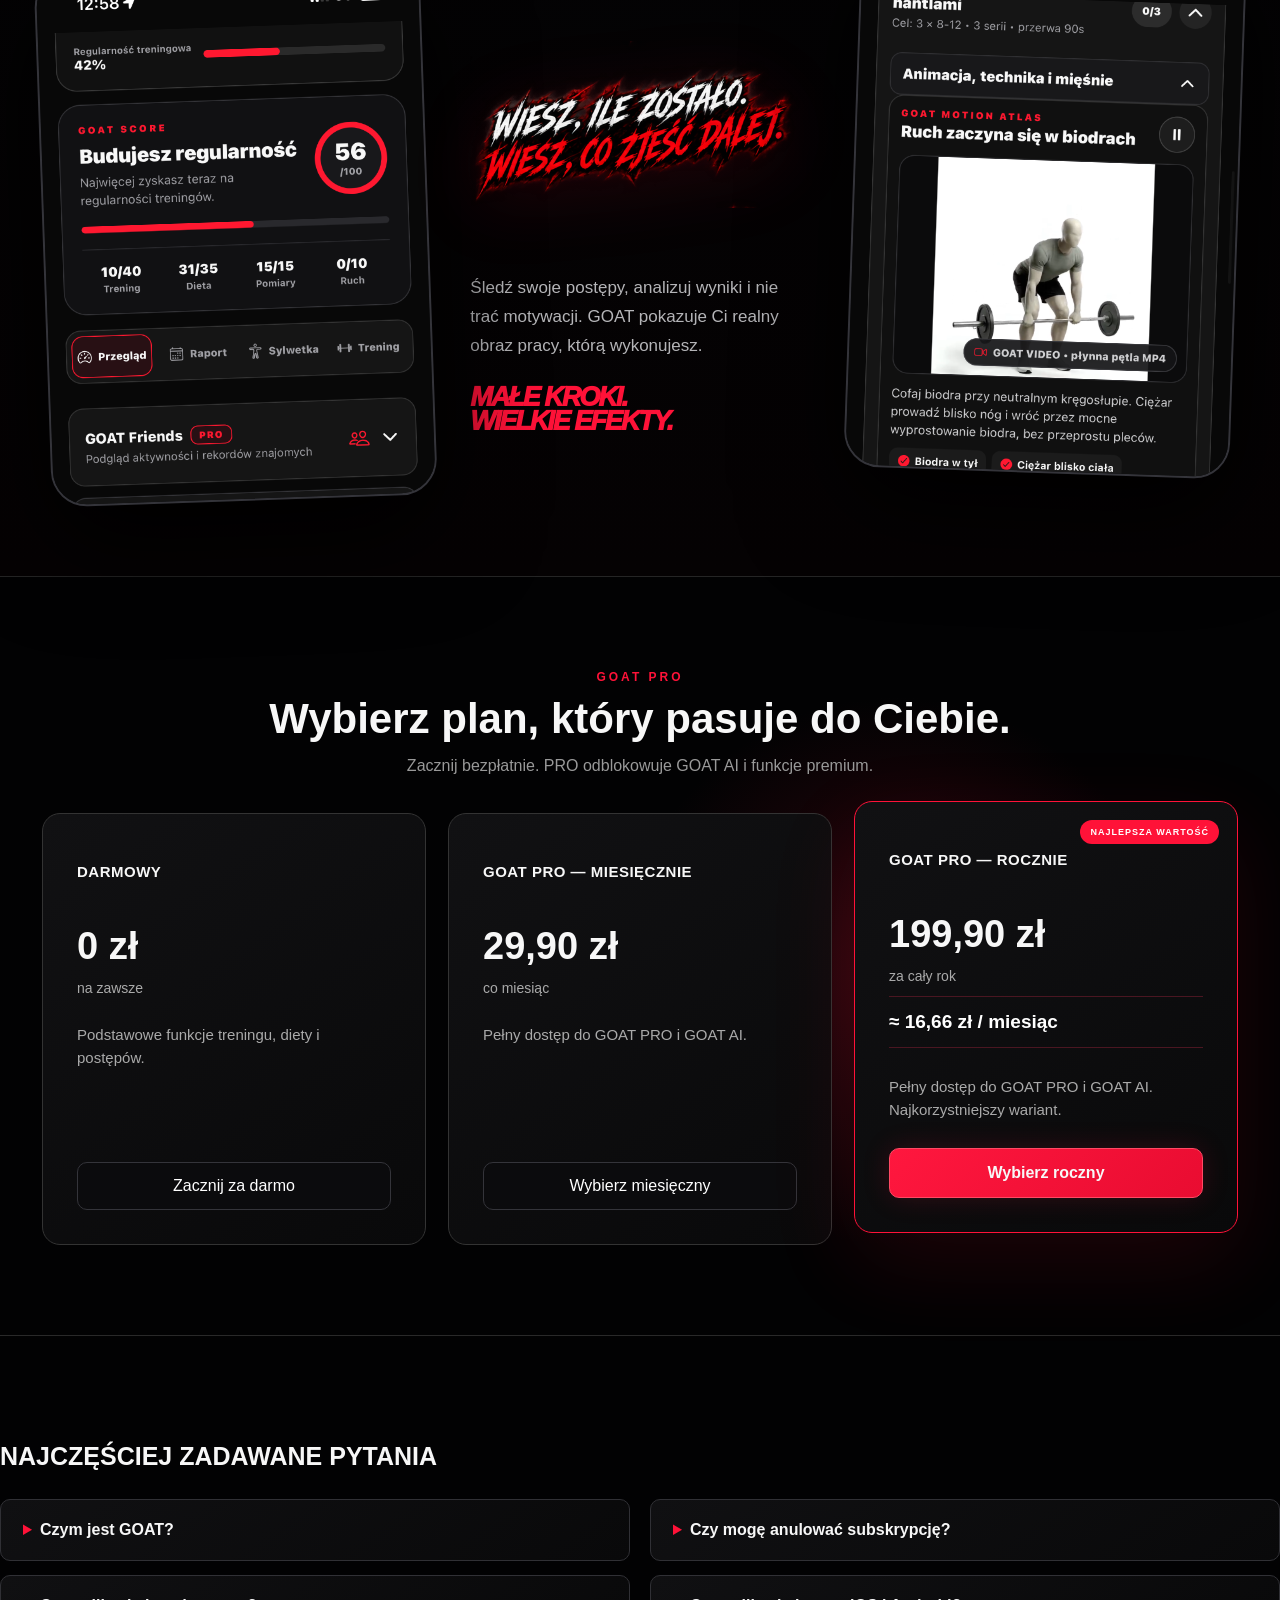
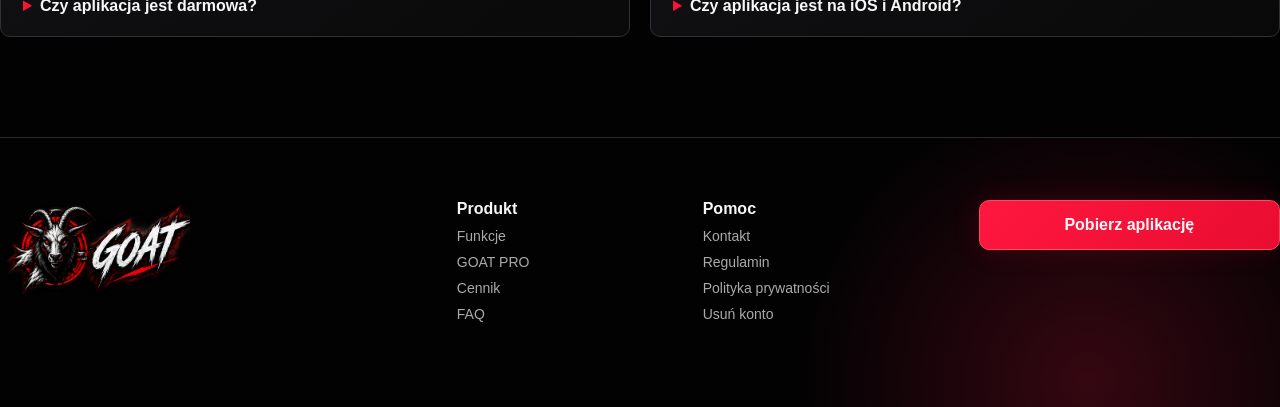
==== commit 1cd3fadb: "Add files via upload" ====
--- a/index.html
+++ b/index.html
@@ -1,5 +1,5 @@
 <!DOCTYPE html>
-<html lang="pl"><head><meta charset="utf-8"/><meta content="width=device-width,initial-scale=1" name="viewport"/><title>GOAT — Trenuj ciężko dnia każdego</title><meta content="GOAT łączy trening, dietę, postępy i GOAT AI w jednej aplikacji." name="description"/><link as="image" href="hero-title2.png" rel="preload"/><link as="image" href="hero-goat.png" rel="preload"/><link href="styles.css" rel="stylesheet"/><!-- GOAT_DEPLOY_V22_20260923_1628 -->
+<html lang="pl"><head><meta charset="utf-8"/><meta content="width=device-width,initial-scale=1" name="viewport"/><title>GOAT — Trenuj ciężko dnia każdego</title><meta content="GOAT łączy trening, dietę, postępy i GOAT AI w jednej aplikacji." name="description"/><link as="image" href="hero-title2.png" rel="preload"/><link as="image" href="hero-goat.png" rel="preload"/><link href="styles.css?v=31-equal-cards" rel="stylesheet"/><!-- GOAT_DEPLOY_V22_20260923_1628 -->
 </head><body>
 <header class="nav"><a class="brand" href="#top"><img alt="GOAT" src="brand.png"/></a><nav><a data-i18n="nav_features" href="#features">Funkcje</a><a data-i18n="nav_pro" href="#ai">GOAT PRO</a><a data-i18n="nav_pricing" href="#pricing">Cennik</a><a data-i18n="nav_faq" href="#faq">FAQ</a></nav><div class="actions"><select aria-label="Language" id="lang"><option value="pl">🌐 PL</option><option value="en">🌐 EN</option><option value="de">🌐 DE</option><option value="fr">🌐 FR</option><option value="it">🌐 IT</option><option value="es">🌐 ES</option><option value="pt">🌐 PT</option></select><a class="btn" data-i18n="download" href="https://apps.apple.com/app/id6810804684" rel="noopener" target="_blank">Pobierz aplikację</a></div></header>
 <main id="top"><section class="hero"><div class="hero-copy"><img alt="Trenuj ciężko dnia każdego" class="art hero-art" id="asset-hero" src="hero-title2.png"/><p class="hero-lead" data-i18n="hero_lead">Jedna aplikacja do treningu, diety, postępów i GOAT AI. Wszystko, czego potrzebujesz, żeby działać konsekwentnie.</p><div class="cta"><a class="btn" data-i18n="appstore" href="https://apps.apple.com/app/id6810804684" rel="noopener" target="_blank">   Pobierz z App Store</a><a class="ghost" data-i18n="see_features" href="#features">▶   Zobacz funkcje</a></div><div class="stats"><b>10K+<small data-i18n="stat_users">użytkowników</small></b><b>4.9 <i>★</i><small data-i18n="stat_rating">ocena w App Store</small></b><b>100%<small data-i18n="stat_focus">skupienia na Tobie</small></b></div></div><div class="hero-visual"><img alt="GOAT — siła, dyscyplina i progres" class="hero-goat" src="hero-goat.png"/><div class="phones"><img src="training.png"/><img class="mainphone" src="start.png"/><img src="diet.png"/></div></div></section>
@@ -16,4 +16,4 @@
 <section class="control"><div class="phone-side"><img src="progress.png"/></div><div class="control-copy"><img id="asset-food" src="wiesz.png"/><p data-i18n="control">Śledź swoje postępy, analizuj wyniki i nie trać motywacji. GOAT pokazuje Ci realny obraz pracy, którą wykonujesz.</p><div id="asset-steps" class="scribble red small" data-i18n="small_steps">MAŁE KROKI.<br/>WIELKIE EFEKTY.</div></div><div class="phone-side"><img src="meal.png"/></div></section>
 <section class="pricing-wrap" id="pricing"><div class="pricing-head"><span class="kicker">GOAT PRO</span><h2 data-i18n="pricing_title">Wybierz plan, który pasuje do Ciebie.</h2><p data-i18n="pricing_desc">Zacznij bezpłatnie. PRO odblokowuje GOAT AI i funkcje premium.</p></div><div class="pricing"><article><h3 data-i18n="free">DARMOWY</h3><strong id="price-free">0 zł</strong><span data-i18n="forever">na zawsze</span><p data-i18n="free_desc">Podstawowe funkcje treningu, diety i postępów.</p><a class="ghost" data-i18n="free_btn" href="https://apps.apple.com/app/id6810804684" rel="noopener" target="_blank">Zacznij za darmo</a></article><article><h3 data-i18n="monthly">GOAT PRO — MIESIĘCZNIE</h3><strong id="price-monthly">29,90 zł</strong><span data-i18n="per_month">co miesiąc</span><p data-i18n="pro_desc">Pełny dostęp do GOAT PRO i GOAT AI.</p><a class="ghost" data-i18n="monthly_btn" href="https://apps.apple.com/app/id6810804684" rel="noopener" target="_blank">Wybierz miesięczny</a></article><article class="hot"><div class="best" data-i18n="best">NAJLEPSZA WARTOŚĆ</div><h3 data-i18n="yearly">GOAT PRO — ROCZNIE</h3><strong id="price-yearly">199,90 zł</strong><span data-i18n="per_year">za cały rok</span><div class="saving" data-i18n="saving">≈ 16,66 zł / miesiąc</div><p data-i18n="yearly_desc">Pełny dostęp do GOAT PRO i GOAT AI. Najkorzystniejszy wariant.</p><a class="btn" data-i18n="yearly_btn" href="https://apps.apple.com/app/id6810804684" rel="noopener" target="_blank">Wybierz roczny</a></article></div></section>
 <section class="faq" id="faq"><h2 data-i18n="faq_title">NAJCZĘŚCIEJ ZADAWANE PYTANIA</h2><div class="faq-grid"><details><summary data-i18n="q1">Czym jest GOAT?</summary><p data-i18n="a1">GOAT łączy trening, dietę, postępy i AI.</p></details><details><summary data-i18n="q2">Czy mogę anulować subskrypcję?</summary><p data-i18n="a2">Tak, z poziomu konta sklepu.</p></details><details><summary data-i18n="q3">Czy aplikacja jest darmowa?</summary><p data-i18n="a3">Tak. Podstawowe funkcje są bezpłatne.</p></details><details><summary data-i18n="q4">Czy aplikacja jest na iOS i Android?</summary><p data-i18n="a4">Zależnie od dostępności platform.</p></details></div></section></main>
-<footer id="download"><img src="brand.png"/><div><b data-i18n="product">Produkt</b><a data-i18n="nav_features" href="#features">Funkcje</a><a data-i18n="nav_pro" href="#ai">GOAT PRO</a><a data-i18n="nav_pricing" href="#pricing">Cennik</a><a data-i18n="nav_faq" href="#faq">FAQ</a></div><div><b data-i18n="help">Pomoc</b><a data-i18n="contact" href="mailto:goatfitness.support@gmail.com">Kontakt</a><a data-i18n="terms" href="terms.html">Regulamin</a><a data-i18n="privacy" href="https://goatapp91.github.io/goatfitnessapp/privacy.html" rel="noopener" target="_blank">Polityka prywatności</a><a data-i18n="delete" href="https://goatapp91.github.io/goatfitnessapp/delete-account.html" rel="noopener" target="_blank">Usuń konto</a></div><a class="btn" data-i18n="download" href="https://apps.apple.com/app/id6810804684" rel="noopener" target="_blank">Pobierz aplikację</a></footer><script src="app-v15.js?v=29-final-parity"></script></body></html>
+<footer id="download"><img src="brand.png"/><div><b data-i18n="product">Produkt</b><a data-i18n="nav_features" href="#features">Funkcje</a><a data-i18n="nav_pro" href="#ai">GOAT PRO</a><a data-i18n="nav_pricing" href="#pricing">Cennik</a><a data-i18n="nav_faq" href="#faq">FAQ</a></div><div><b data-i18n="help">Pomoc</b><a data-i18n="contact" href="mailto:goatfitness.support@gmail.com">Kontakt</a><a data-i18n="terms" href="terms.html">Regulamin</a><a data-i18n="privacy" href="https://goatapp91.github.io/goatfitnessapp/privacy.html" rel="noopener" target="_blank">Polityka prywatności</a><a data-i18n="delete" href="https://goatapp91.github.io/goatfitnessapp/delete-account.html" rel="noopener" target="_blank">Usuń konto</a></div><a class="btn" data-i18n="download" href="https://apps.apple.com/app/id6810804684" rel="noopener" target="_blank">Pobierz aplikację</a></footer><script src="app-v15.js?v=31-equal-cards"></script></body></html>
--- a/styles.css
+++ b/styles.css
@@ -120,3 +120,11 @@
  #asset-system{max-width:90%;margin-left:auto;margin-right:auto}
  #asset-hero,#asset-system,#asset-middle,#asset-training,#asset-diet,#asset-progress,#asset-food{max-width:100%;height:auto}
 }
+
+/* V31 — feature cards: force four equal columns. Do not let intrinsic image/text width shrink GOAT AI. */
+@media (min-width:1001px){
+  .feature-grid{grid-template-columns:repeat(4,minmax(0,1fr))!important;align-items:stretch!important}
+  .feature-grid>article{width:auto!important;min-width:0!important;max-width:none!important;display:flex!important;flex-direction:column!important}
+  .feature-grid>article>img{width:100%!important;max-width:100%!important;height:82px!important;object-fit:contain!important;object-position:center!important;margin:0 auto 20px!important}
+  .feature-grid>article>p{width:100%!important;max-width:none!important;overflow-wrap:normal!important;word-break:normal!important}
+}
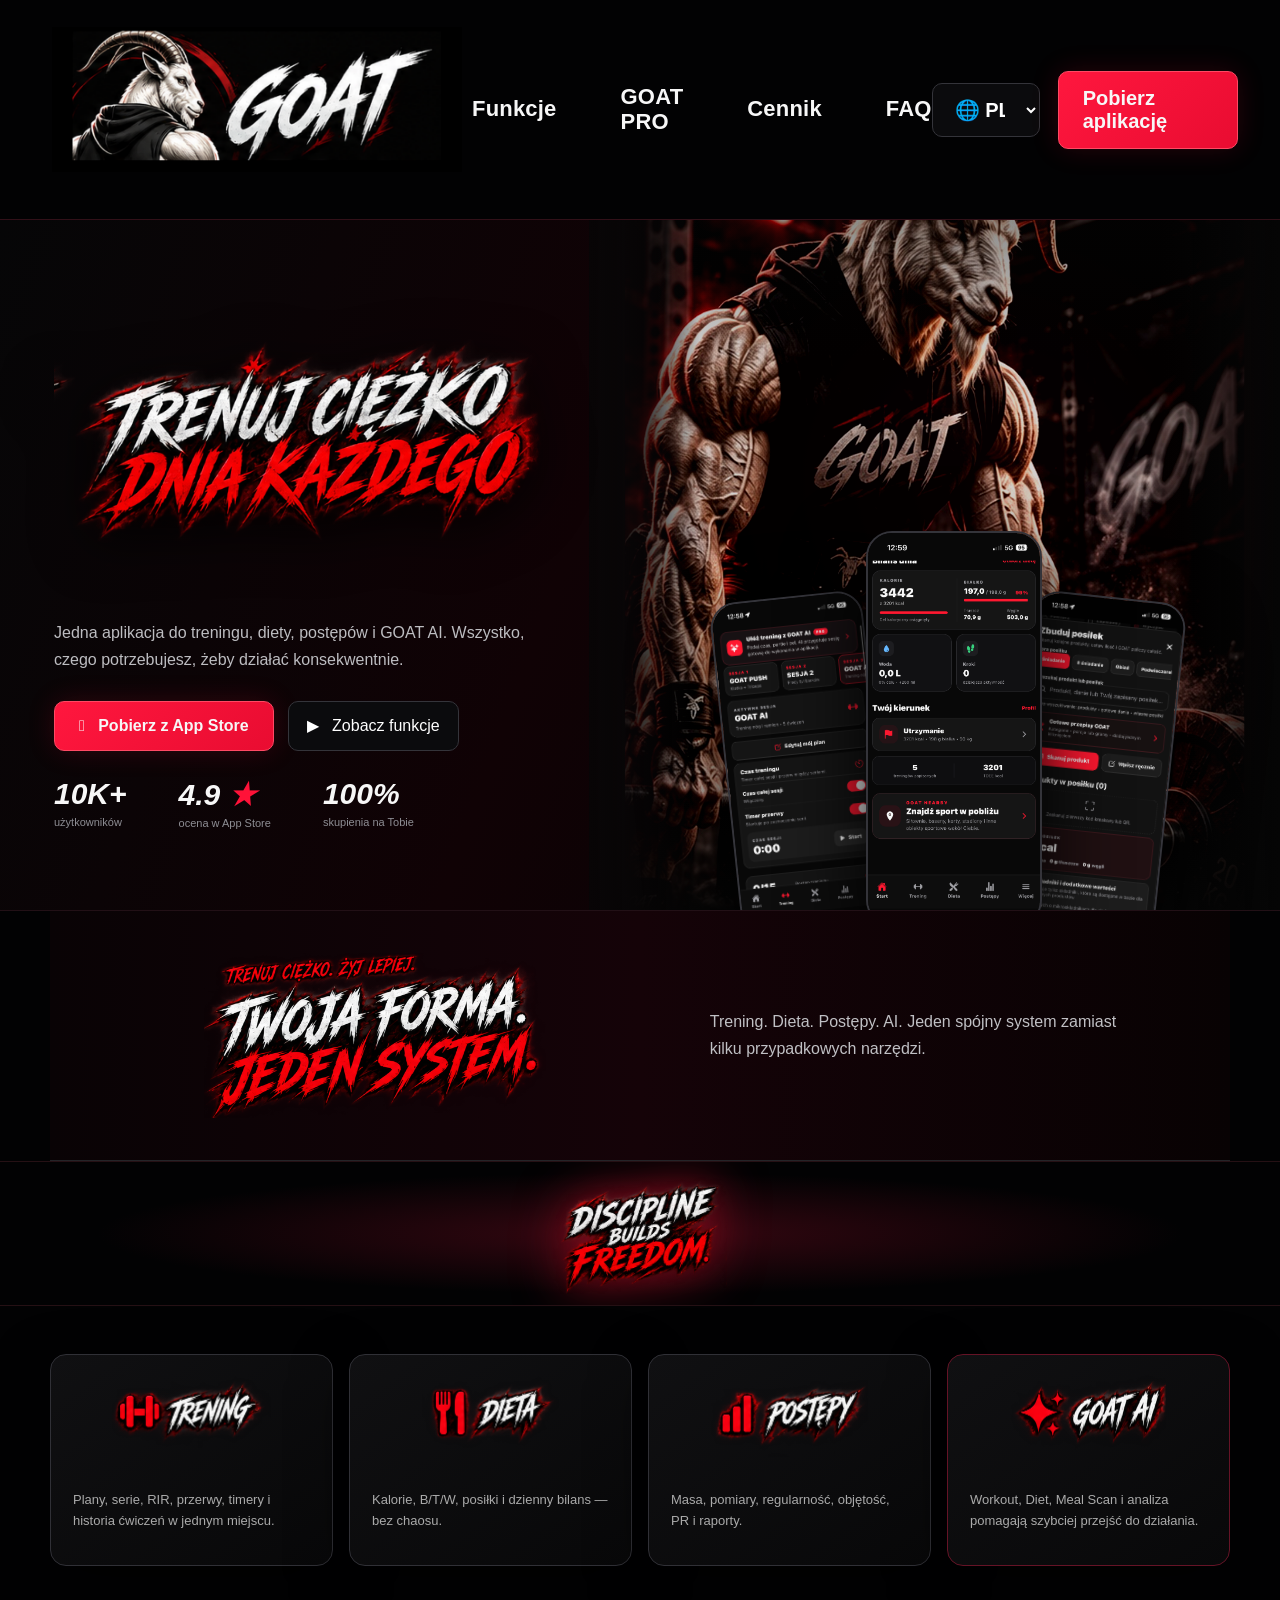
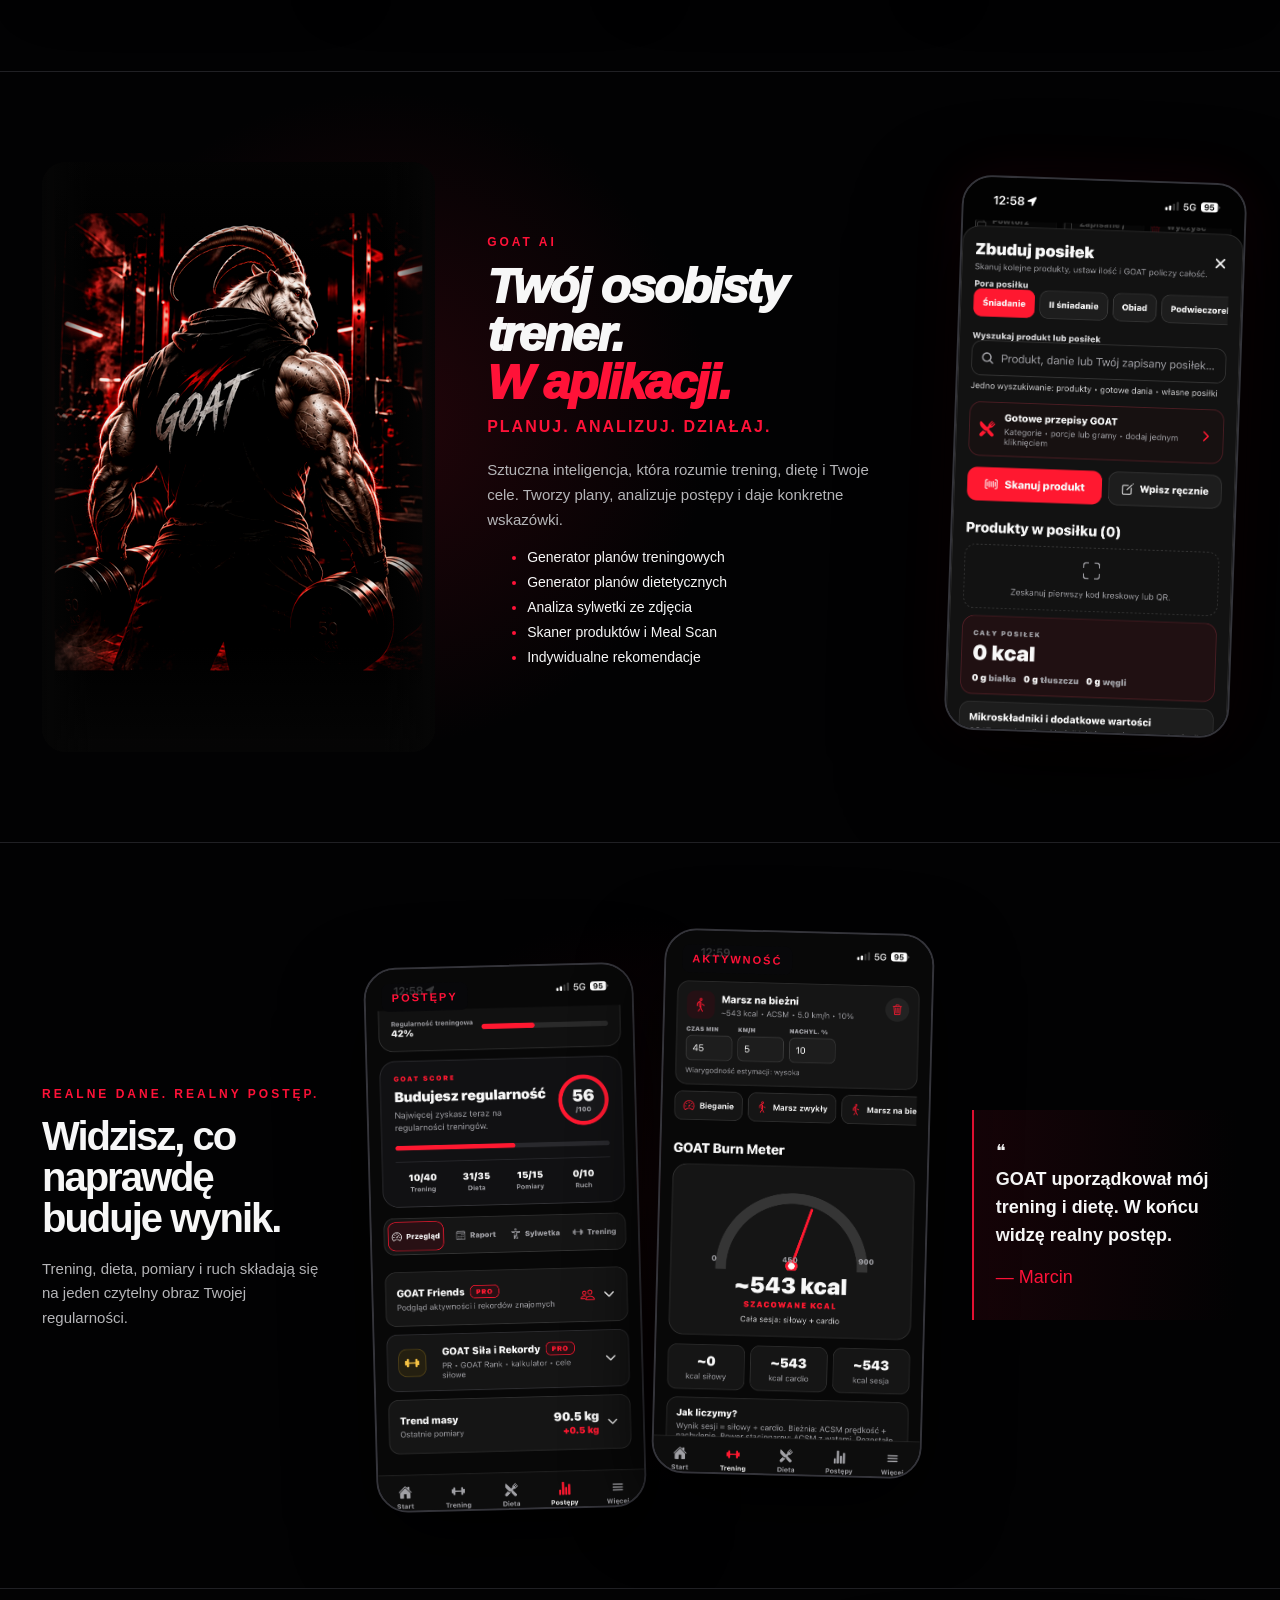
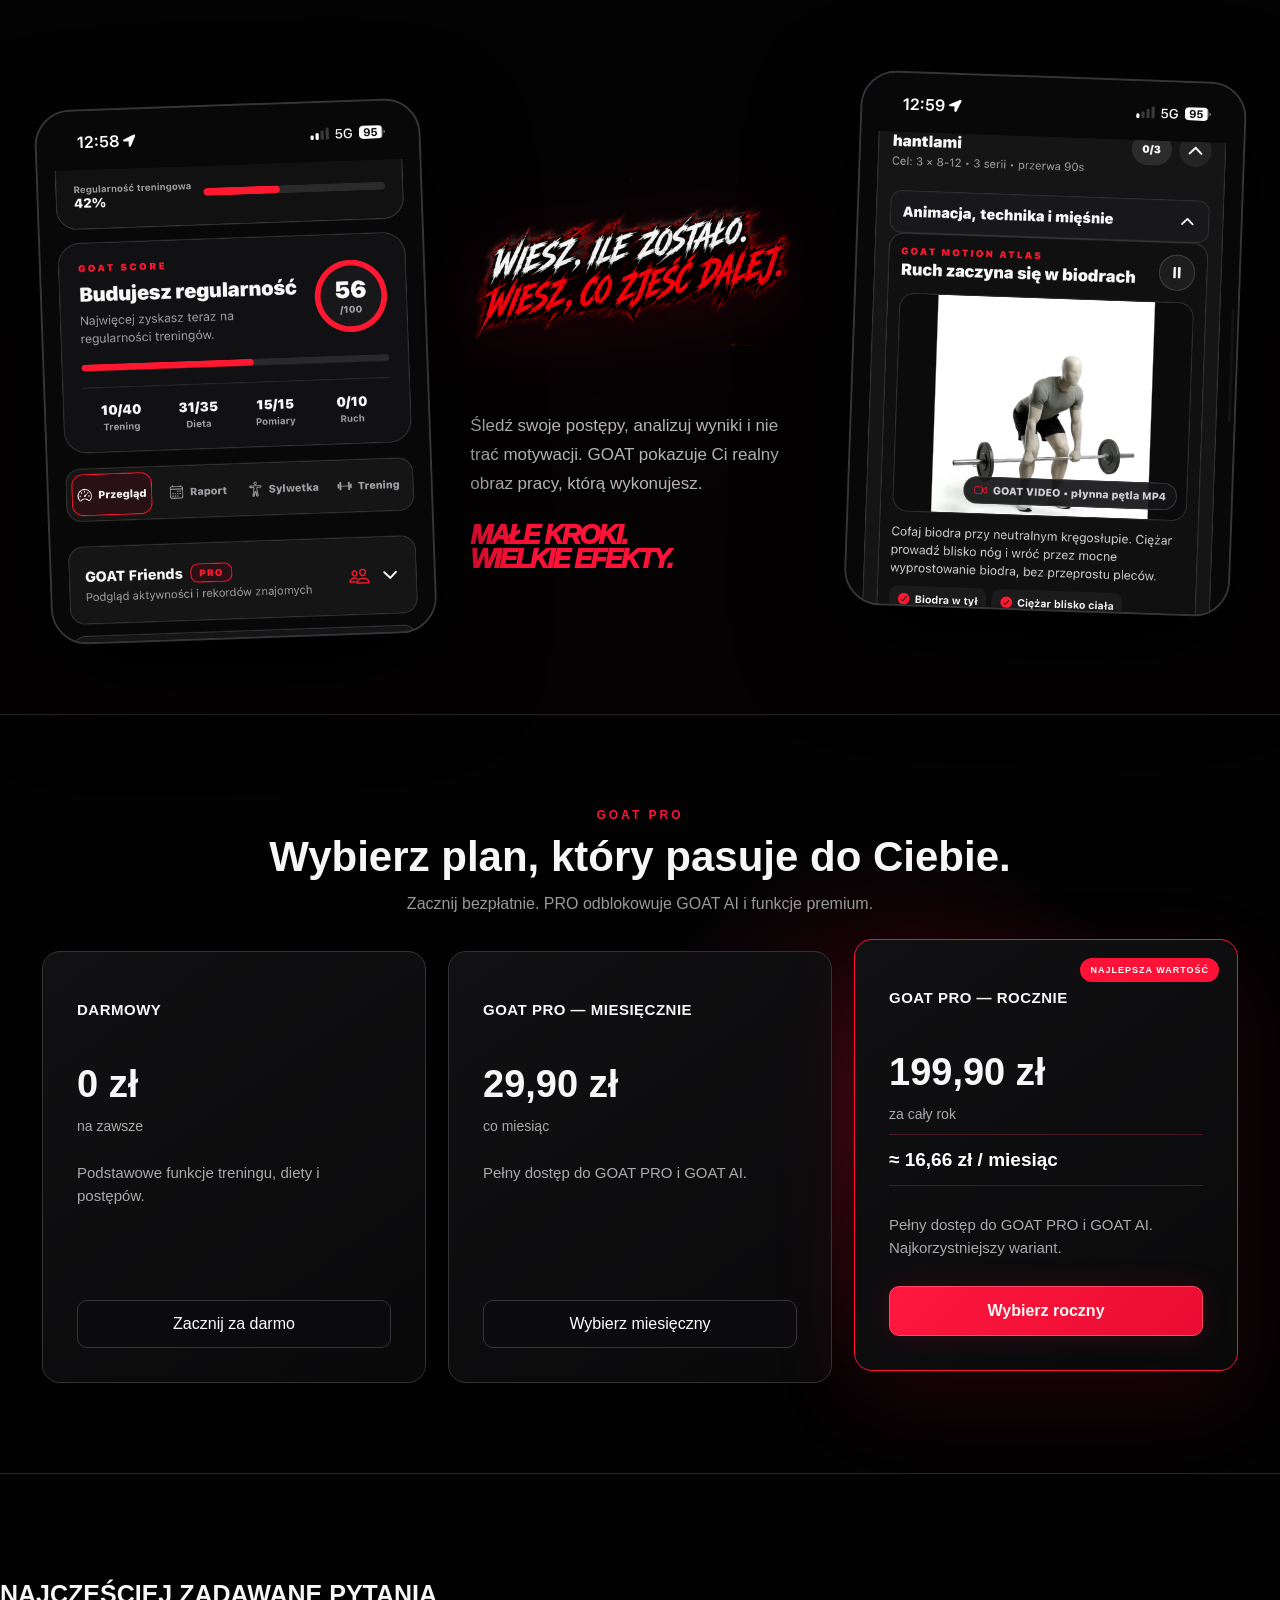
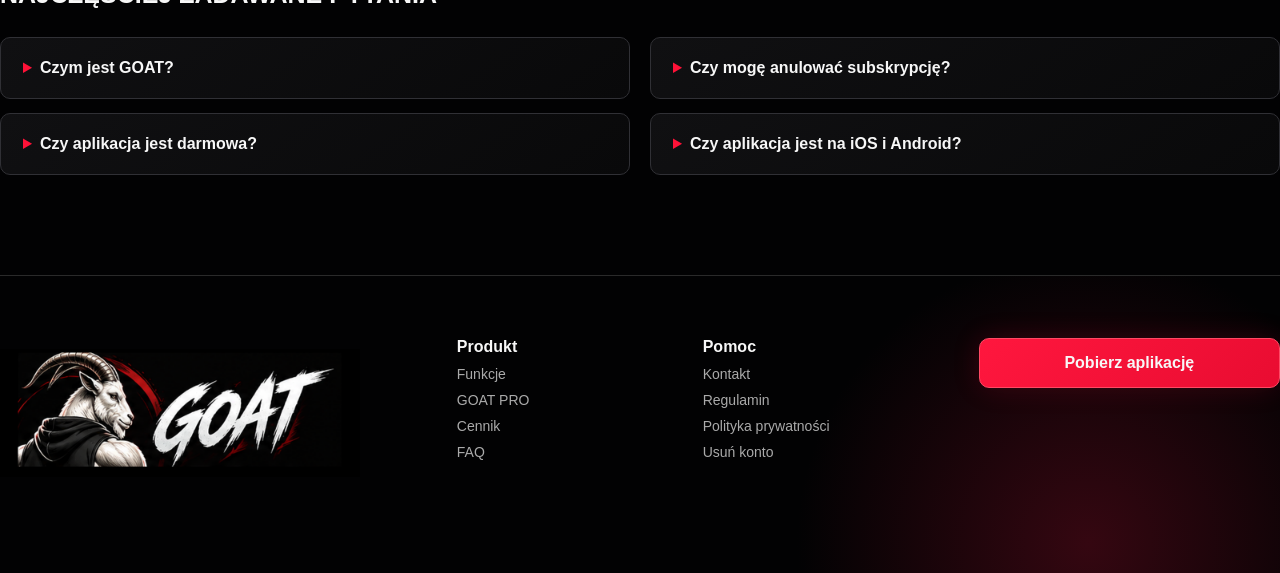
==== commit 3483de5c: "Add files via upload" ====
--- a/index.html
+++ b/index.html
@@ -1,8 +1,8 @@
 <!DOCTYPE html>
-<html lang="pl"><head><meta charset="utf-8"/><meta content="width=device-width,initial-scale=1" name="viewport"/><title>GOAT — Trenuj ciężko dnia każdego</title><meta content="GOAT łączy trening, dietę, postępy i GOAT AI w jednej aplikacji." name="description"/><link as="image" href="hero-title2.png" rel="preload"/><link as="image" href="hero-goat.png" rel="preload"/><link href="styles.css?v=31-equal-cards" rel="stylesheet"/><!-- GOAT_DEPLOY_V22_20260923_1628 -->
+<html lang="pl"><head><meta charset="utf-8"/><meta content="width=device-width,initial-scale=1" name="viewport"/><title>GOAT — Trenuj ciężko dnia każdego</title><meta content="GOAT łączy trening, dietę, postępy i GOAT AI w jednej aplikacji." name="description"/><link as="image" href="hero-title2.png" rel="preload"/><link as="image" href="hero-goat-deadlift-v2.png" rel="preload"/><link href="styles.css?v=39-feature-parity" rel="stylesheet"/><!-- GOAT_DEPLOY_V22_20260923_1628 -->
 </head><body>
 <header class="nav"><a class="brand" href="#top"><img alt="GOAT" src="brand.png"/></a><nav><a data-i18n="nav_features" href="#features">Funkcje</a><a data-i18n="nav_pro" href="#ai">GOAT PRO</a><a data-i18n="nav_pricing" href="#pricing">Cennik</a><a data-i18n="nav_faq" href="#faq">FAQ</a></nav><div class="actions"><select aria-label="Language" id="lang"><option value="pl">🌐 PL</option><option value="en">🌐 EN</option><option value="de">🌐 DE</option><option value="fr">🌐 FR</option><option value="it">🌐 IT</option><option value="es">🌐 ES</option><option value="pt">🌐 PT</option></select><a class="btn" data-i18n="download" href="https://apps.apple.com/app/id6810804684" rel="noopener" target="_blank">Pobierz aplikację</a></div></header>
-<main id="top"><section class="hero"><div class="hero-copy"><img alt="Trenuj ciężko dnia każdego" class="art hero-art" id="asset-hero" src="hero-title2.png"/><p class="hero-lead" data-i18n="hero_lead">Jedna aplikacja do treningu, diety, postępów i GOAT AI. Wszystko, czego potrzebujesz, żeby działać konsekwentnie.</p><div class="cta"><a class="btn" data-i18n="appstore" href="https://apps.apple.com/app/id6810804684" rel="noopener" target="_blank">   Pobierz z App Store</a><a class="ghost" data-i18n="see_features" href="#features">▶   Zobacz funkcje</a></div><div class="stats"><b>10K+<small data-i18n="stat_users">użytkowników</small></b><b>4.9 <i>★</i><small data-i18n="stat_rating">ocena w App Store</small></b><b>100%<small data-i18n="stat_focus">skupienia na Tobie</small></b></div></div><div class="hero-visual"><img alt="GOAT — siła, dyscyplina i progres" class="hero-goat" src="hero-goat.png"/><div class="phones"><img src="training.png"/><img class="mainphone" src="start.png"/><img src="diet.png"/></div></div></section>
+<main id="top"><section class="hero"><div class="hero-copy"><img alt="Trenuj ciężko dnia każdego" class="art hero-art" id="asset-hero" src="hero-title2.png"/><p class="hero-lead" data-i18n="hero_lead">Jedna aplikacja do treningu, diety, postępów i GOAT AI. Wszystko, czego potrzebujesz, żeby działać konsekwentnie.</p><div class="cta"><a class="btn" data-i18n="appstore" href="https://apps.apple.com/app/id6810804684" rel="noopener" target="_blank">   Pobierz z App Store</a><a class="ghost" data-i18n="see_features" href="#features">▶   Zobacz funkcje</a></div><div class="stats"><b>10K+<small data-i18n="stat_users">użytkowników</small></b><b>4.9 <i>★</i><small data-i18n="stat_rating">ocena w App Store</small></b><b>100%<small data-i18n="stat_focus">skupienia na Tobie</small></b></div></div><div class="hero-visual"><img alt="GOAT — siła, dyscyplina i progres" class="hero-goat" src="hero-goat-deadlift-v2.png"/><div class="phones"><img src="training.png"/><img class="mainphone" src="start.png"/><img src="diet.png"/></div></div></section>
 <section class="statement"><img alt="Twoja forma. Jeden system." id="asset-system" src="twoja.png"/><p data-i18n="statement">Trening. Dieta. Postępy. AI. Jeden spójny system zamiast kilku przypadkowych narzędzi.</p></section>
 <section class="discipline"><img id="asset-middle" src="discipline.png" alt="Discipline builds freedom"/></section>
 <section class="feature-grid" id="features">
@@ -16,4 +16,4 @@
 <section class="control"><div class="phone-side"><img src="progress.png"/></div><div class="control-copy"><img id="asset-food" src="wiesz.png"/><p data-i18n="control">Śledź swoje postępy, analizuj wyniki i nie trać motywacji. GOAT pokazuje Ci realny obraz pracy, którą wykonujesz.</p><div id="asset-steps" class="scribble red small" data-i18n="small_steps">MAŁE KROKI.<br/>WIELKIE EFEKTY.</div></div><div class="phone-side"><img src="meal.png"/></div></section>
 <section class="pricing-wrap" id="pricing"><div class="pricing-head"><span class="kicker">GOAT PRO</span><h2 data-i18n="pricing_title">Wybierz plan, który pasuje do Ciebie.</h2><p data-i18n="pricing_desc">Zacznij bezpłatnie. PRO odblokowuje GOAT AI i funkcje premium.</p></div><div class="pricing"><article><h3 data-i18n="free">DARMOWY</h3><strong id="price-free">0 zł</strong><span data-i18n="forever">na zawsze</span><p data-i18n="free_desc">Podstawowe funkcje treningu, diety i postępów.</p><a class="ghost" data-i18n="free_btn" href="https://apps.apple.com/app/id6810804684" rel="noopener" target="_blank">Zacznij za darmo</a></article><article><h3 data-i18n="monthly">GOAT PRO — MIESIĘCZNIE</h3><strong id="price-monthly">29,90 zł</strong><span data-i18n="per_month">co miesiąc</span><p data-i18n="pro_desc">Pełny dostęp do GOAT PRO i GOAT AI.</p><a class="ghost" data-i18n="monthly_btn" href="https://apps.apple.com/app/id6810804684" rel="noopener" target="_blank">Wybierz miesięczny</a></article><article class="hot"><div class="best" data-i18n="best">NAJLEPSZA WARTOŚĆ</div><h3 data-i18n="yearly">GOAT PRO — ROCZNIE</h3><strong id="price-yearly">199,90 zł</strong><span data-i18n="per_year">za cały rok</span><div class="saving" data-i18n="saving">≈ 16,66 zł / miesiąc</div><p data-i18n="yearly_desc">Pełny dostęp do GOAT PRO i GOAT AI. Najkorzystniejszy wariant.</p><a class="btn" data-i18n="yearly_btn" href="https://apps.apple.com/app/id6810804684" rel="noopener" target="_blank">Wybierz roczny</a></article></div></section>
 <section class="faq" id="faq"><h2 data-i18n="faq_title">NAJCZĘŚCIEJ ZADAWANE PYTANIA</h2><div class="faq-grid"><details><summary data-i18n="q1">Czym jest GOAT?</summary><p data-i18n="a1">GOAT łączy trening, dietę, postępy i AI.</p></details><details><summary data-i18n="q2">Czy mogę anulować subskrypcję?</summary><p data-i18n="a2">Tak, z poziomu konta sklepu.</p></details><details><summary data-i18n="q3">Czy aplikacja jest darmowa?</summary><p data-i18n="a3">Tak. Podstawowe funkcje są bezpłatne.</p></details><details><summary data-i18n="q4">Czy aplikacja jest na iOS i Android?</summary><p data-i18n="a4">Zależnie od dostępności platform.</p></details></div></section></main>
-<footer id="download"><img src="brand.png"/><div><b data-i18n="product">Produkt</b><a data-i18n="nav_features" href="#features">Funkcje</a><a data-i18n="nav_pro" href="#ai">GOAT PRO</a><a data-i18n="nav_pricing" href="#pricing">Cennik</a><a data-i18n="nav_faq" href="#faq">FAQ</a></div><div><b data-i18n="help">Pomoc</b><a data-i18n="contact" href="mailto:goatfitness.support@gmail.com">Kontakt</a><a data-i18n="terms" href="terms.html">Regulamin</a><a data-i18n="privacy" href="https://goatapp91.github.io/goatfitnessapp/privacy.html" rel="noopener" target="_blank">Polityka prywatności</a><a data-i18n="delete" href="https://goatapp91.github.io/goatfitnessapp/delete-account.html" rel="noopener" target="_blank">Usuń konto</a></div><a class="btn" data-i18n="download" href="https://apps.apple.com/app/id6810804684" rel="noopener" target="_blank">Pobierz aplikację</a></footer><script src="app-v15.js?v=31-equal-cards"></script></body></html>
+<footer id="download"><img src="brand.png"/><div><b data-i18n="product">Produkt</b><a data-i18n="nav_features" href="#features">Funkcje</a><a data-i18n="nav_pro" href="#ai">GOAT PRO</a><a data-i18n="nav_pricing" href="#pricing">Cennik</a><a data-i18n="nav_faq" href="#faq">FAQ</a></div><div><b data-i18n="help">Pomoc</b><a data-i18n="contact" href="mailto:goatfitness.support@gmail.com">Kontakt</a><a data-i18n="terms" href="terms.html">Regulamin</a><a data-i18n="privacy" href="https://goatapp91.github.io/goatfitnessapp/privacy.html" rel="noopener" target="_blank">Polityka prywatności</a><a data-i18n="delete" href="https://goatapp91.github.io/goatfitnessapp/delete-account.html" rel="noopener" target="_blank">Usuń konto</a></div><a class="btn" data-i18n="download" href="https://apps.apple.com/app/id6810804684" rel="noopener" target="_blank">Pobierz aplikację</a></footer><script src="app-v15.js?v=39-feature-parity"></script></body></html>
--- a/styles.css
+++ b/styles.css
@@ -128,3 +128,177 @@
   .feature-grid>article>img{width:100%!important;max-width:100%!important;height:82px!important;object-fit:contain!important;object-position:center!important;margin:0 auto 20px!important}
   .feature-grid>article>p{width:100%!important;max-width:none!important;overflow-wrap:normal!important;word-break:normal!important}
 }
+
+
+/* === GOAT HEADER + LOGO 06 FINAL OVERRIDE === */
+@media (min-width: 651px){
+  .nav{
+    height:132px !important;
+    min-height:132px !important;
+    align-items:center !important;
+  }
+  .brand{
+    width:285px !important;
+    height:124px !important;
+    display:flex !important;
+    align-items:center !important;
+    overflow:hidden !important;
+  }
+  .brand img{
+    width:275px !important;
+    height:118px !important;
+    object-fit:contain !important;
+    object-position:center !important;
+    transform:none !important;
+    display:block !important;
+  }
+  .nav nav,.actions{
+    align-items:center !important;
+  }
+}
+/* Mobile stays compact */
+@media (max-width:650px){
+  .nav{height:86px !important;min-height:86px !important}
+  .brand{width:175px !important;height:80px !important;display:flex !important;align-items:center !important}
+  .brand img{width:170px !important;height:76px !important;object-fit:contain !important;object-position:center !important;transform:none !important}
+}
+
+
+/* === GOAT HEADER + LOGO 06 XL — final override === */
+@media (min-width: 651px){
+  .nav{
+    height:205px !important;
+    min-height:205px !important;
+    align-items:center !important;
+  }
+  .brand{
+    width:390px !important;
+    height:195px !important;
+    display:flex !important;
+    align-items:center !important;
+    justify-content:center !important;
+    overflow:hidden !important;
+  }
+  .brand img{
+    width:375px !important;
+    height:180px !important;
+    object-fit:contain !important;
+    object-position:center !important;
+    transform:none !important;
+    display:block !important;
+  }
+  .nav nav,.actions{
+    align-items:center !important;
+  }
+}
+
+
+/* === HEADER FINAL V2: full logo + larger navigation === */
+@media (min-width: 651px){
+  .nav{
+    height:220px !important;
+    min-height:220px !important;
+    align-items:center !important;
+  }
+  .brand{
+    width:430px !important;
+    height:210px !important;
+    display:flex !important;
+    align-items:center !important;
+    justify-content:center !important;
+    overflow:visible !important;
+    transform:translateY(-10px) !important;
+  }
+  .brand img{
+    width:410px !important;
+    height:190px !important;
+    max-width:none !important;
+    object-fit:contain !important;
+    object-position:center !important;
+    transform:none !important;
+    display:block !important;
+  }
+  .nav nav{
+    gap:64px !important;
+    align-items:center !important;
+  }
+  .nav nav a{
+    font-size:22px !important;
+    line-height:1.1 !important;
+    font-weight:800 !important;
+  }
+  .actions{
+    gap:18px !important;
+    align-items:center !important;
+  }
+  .actions select,
+  .actions .btn,
+  .actions a,
+  .lang{
+    font-size:20px !important;
+    font-weight:800 !important;
+  }
+}
+
+
+/* Footer logo only — do not alter the top header */
+footer > img{
+  width:360px !important;
+  height:150px !important;
+  max-width:100% !important;
+  object-fit:contain !important;
+  object-position:left center !important;
+  display:block !important;
+}
+footer{
+  grid-template-columns:minmax(360px,1.4fr) .7fr .8fr 1fr !important;
+  overflow:visible !important;
+}
+
+
+/* === TALL HEADER FINAL OVERRIDE === */
+@media (min-width:651px){
+  header,
+  .topbar,
+  .header,
+  .site-header{
+    min-height:220px !important;
+  }
+
+  .nav{
+    height:220px !important;
+    min-height:220px !important;
+    padding-top:0 !important;
+    padding-bottom:0 !important;
+    align-items:center !important;
+  }
+
+  .nav .brand{
+    height:205px !important;
+    min-height:205px !important;
+    width:430px !important;
+    overflow:visible !important;
+    display:flex !important;
+    align-items:center !important;
+  }
+
+  .nav .brand img{
+    width:410px !important;
+    height:190px !important;
+    max-height:190px !important;
+    object-fit:contain !important;
+    object-position:left center !important;
+  }
+
+  .nav nav a{
+    font-size:22px !important;
+    font-weight:800 !important;
+  }
+
+  .nav .actions,
+  .nav nav{
+    align-self:stretch !important;
+    display:flex !important;
+    align-items:center !important;
+  }
+}
